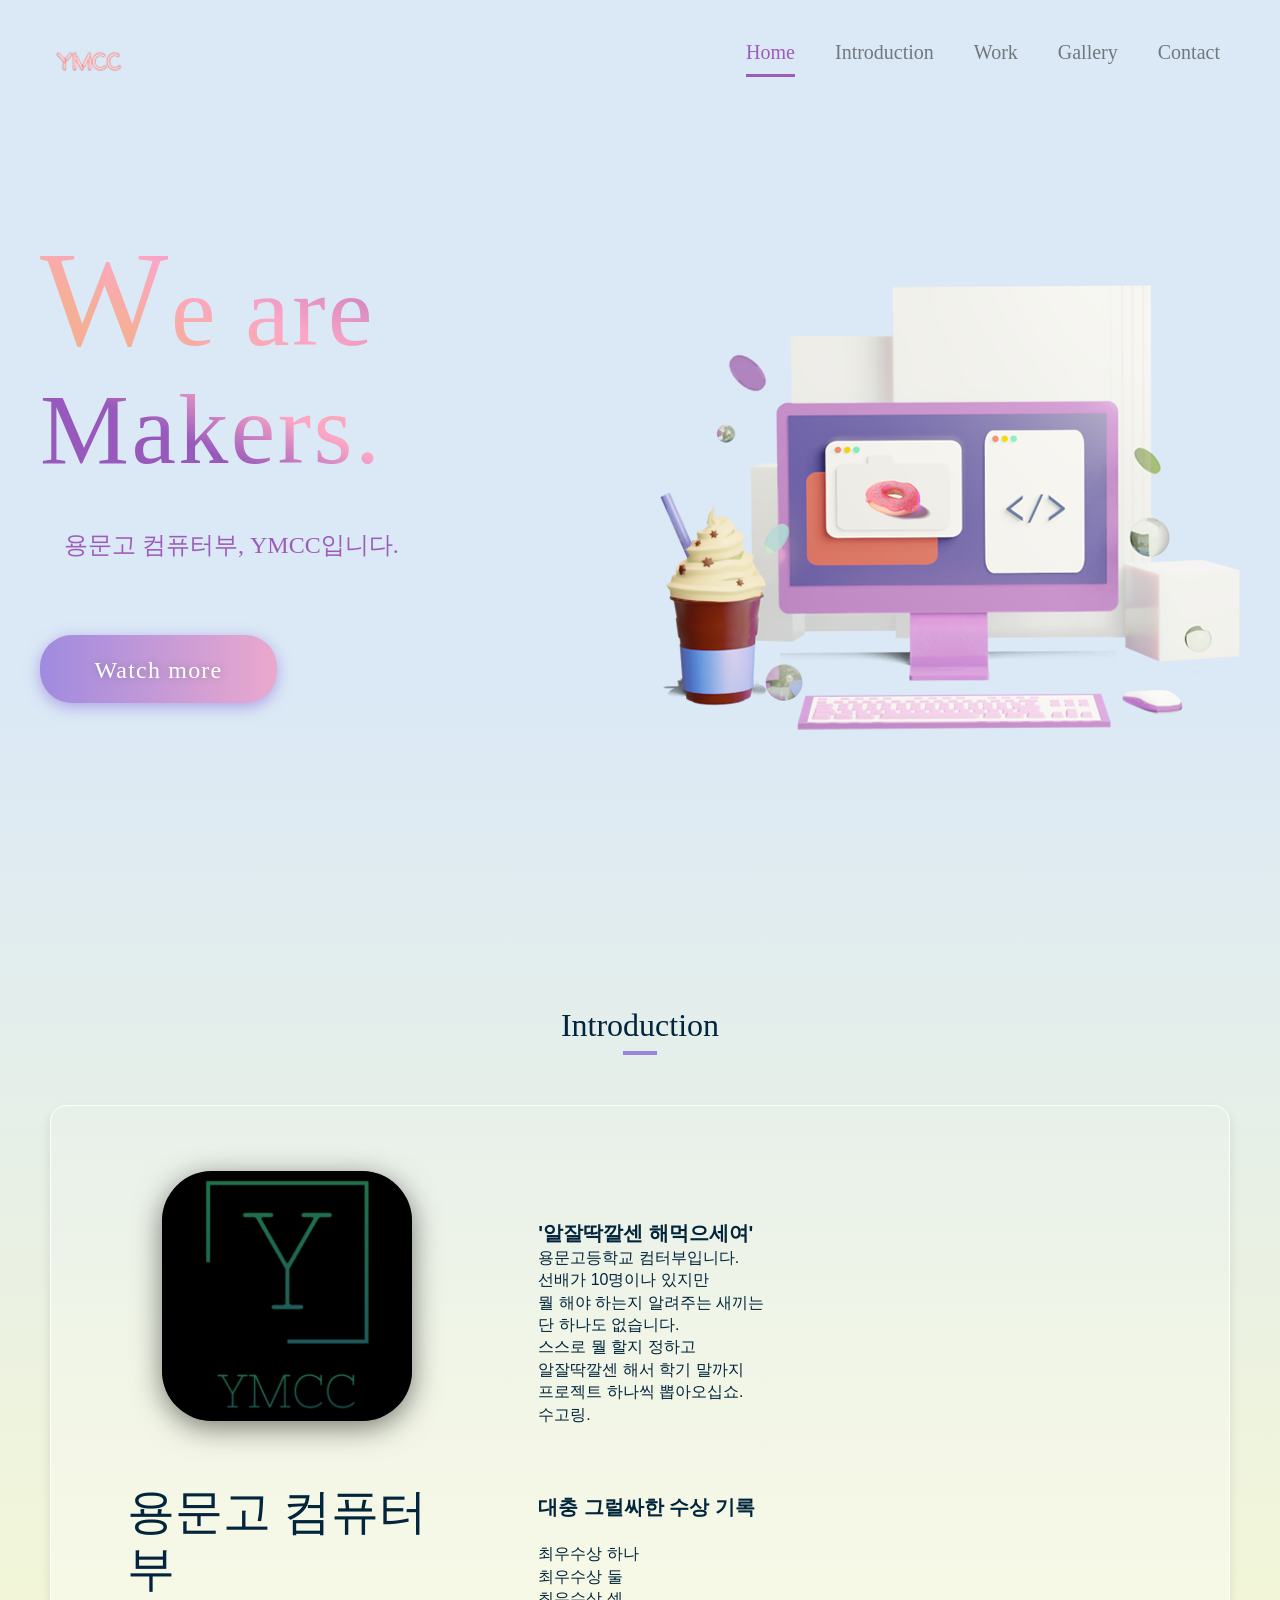
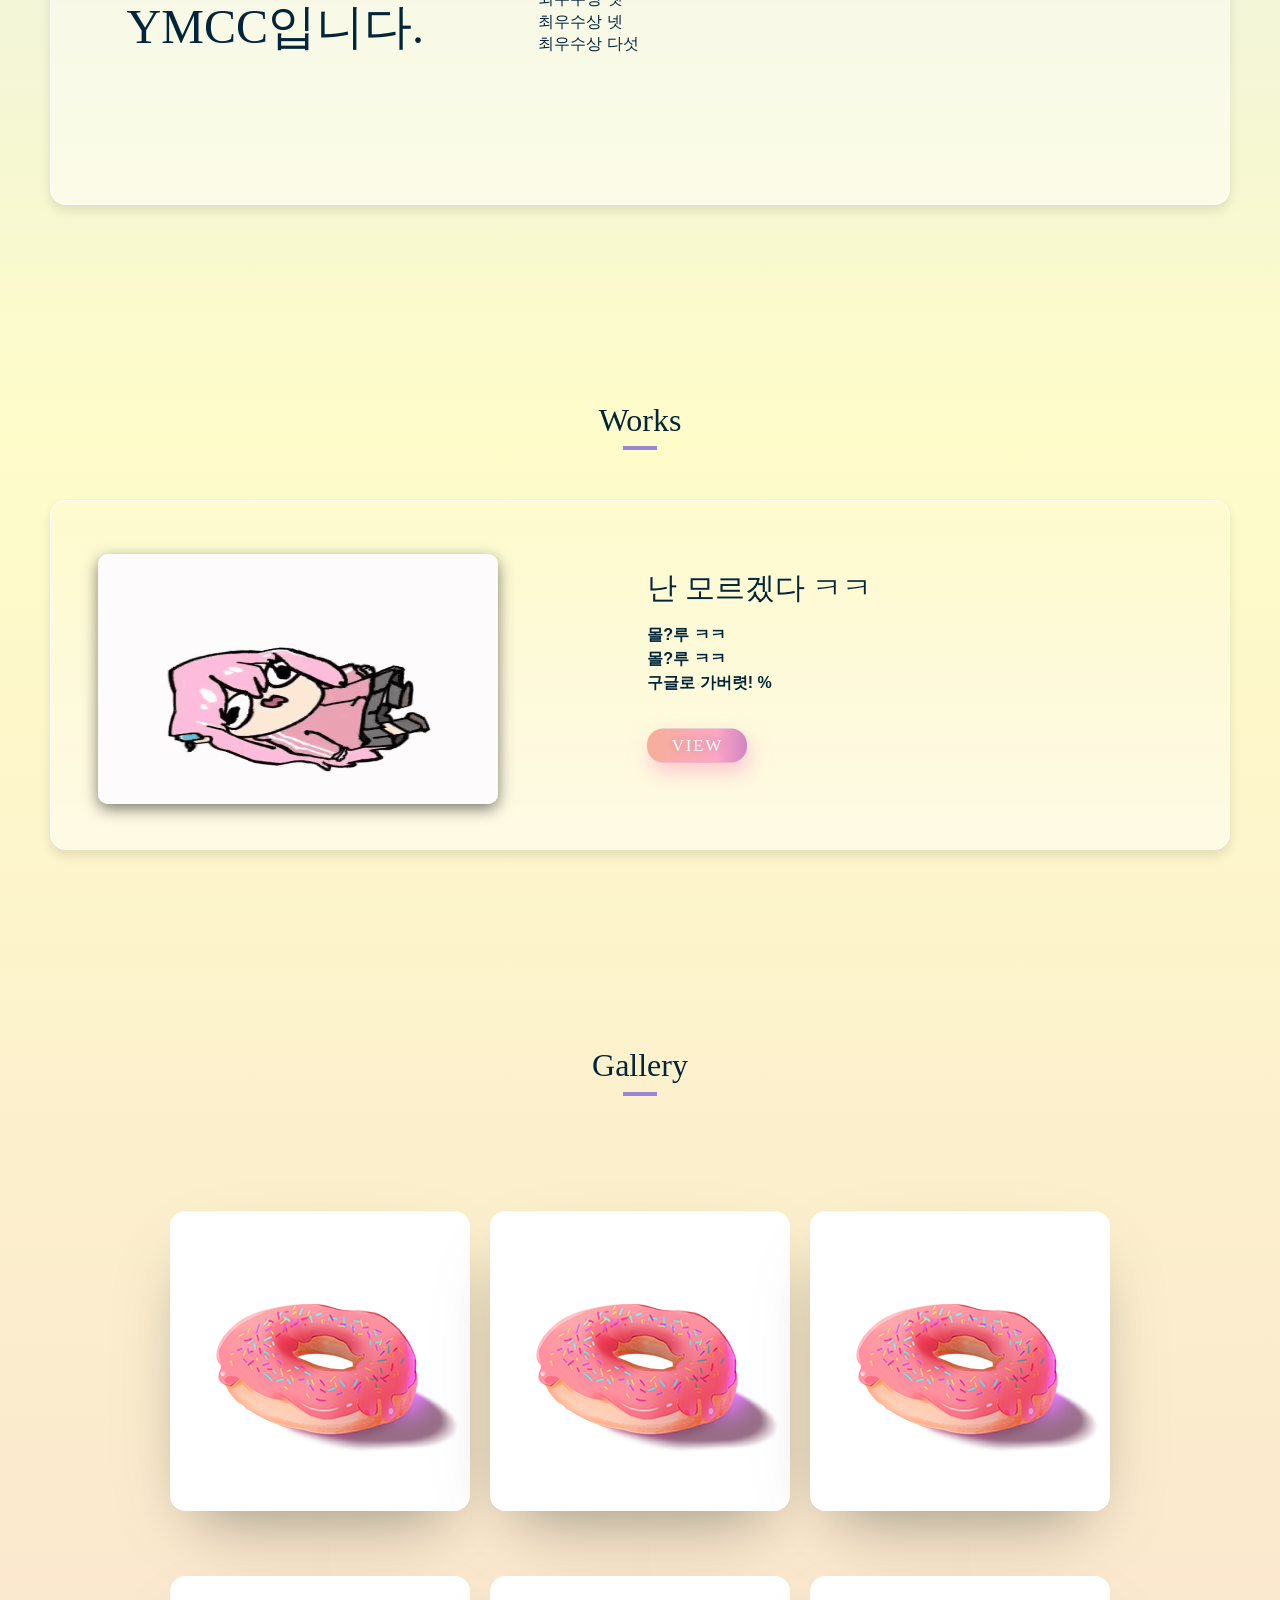
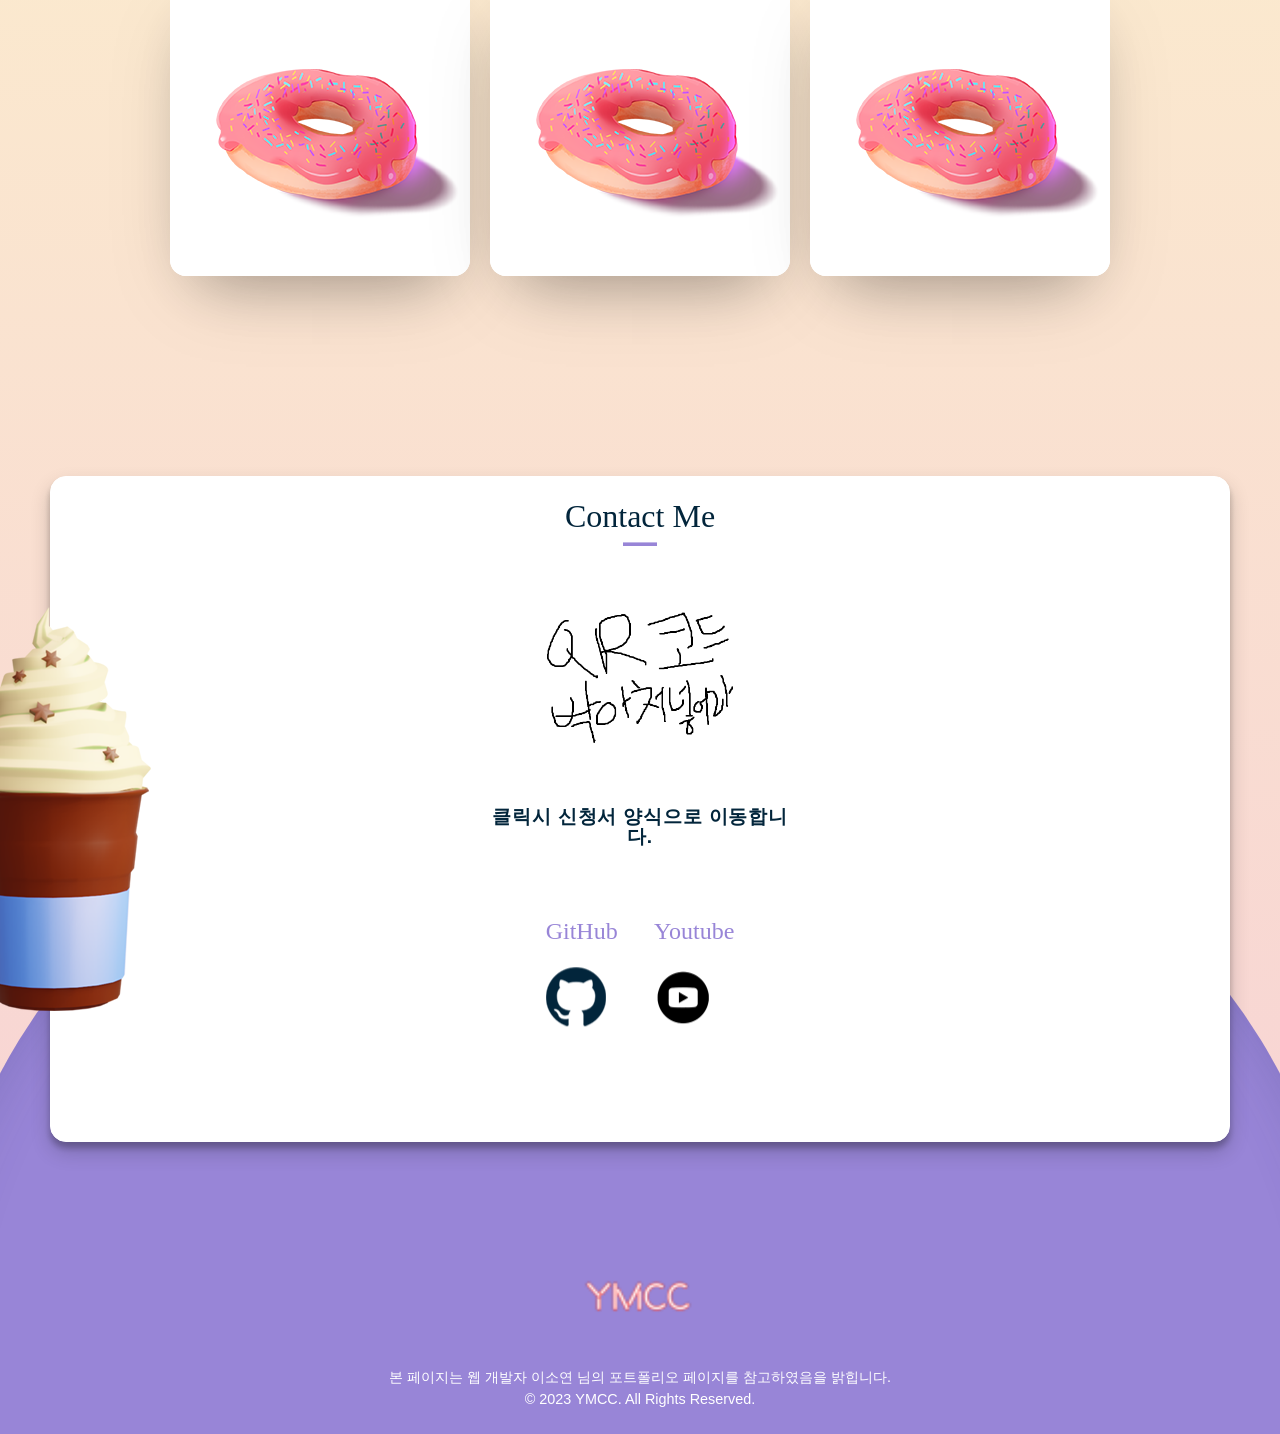
==== index.html @ bb290173 "Add files via upload" ====
<!DOCTYPE html>
<html lang="ko">
  <head>
    <meta charset="UTF-8" />
    <meta http-equiv="X-UA-Compatible" content="IE=edge" />
    <meta name="viewport" content="width=device-width, initial-scale=1.0" />
    <link
      rel="stylesheet"
      href="https://fonts.googleapis.com/icon?family=Material+Icons"
    />
    <link rel="stylesheet" href="./css/main.css" />
    <script src="js/script.js" defer></script>
    <title>YMCC</title>
  </head>
  <body>
    <!-- #site-nav -->
    <nav id="nav" class="nav__defalut">
      <div class="container">
        <div class="nav__logo">
          <a href="#header" class="logo_link">
            <!-- <img src="./img/logo.png" alt="로고이미지" class="logo_img"> -->
          </a>
        </div>
        <input type="checkbox" class="nav__checkbox" id="mobile_nav--toggle" />
        <label for="mobile_nav--toggle" class="nav__toggle-btn">
          <span class="material-icons-outlined menu_icon"> menu </span>
          <span class="material-icons-outlined close_icon"> close </span>
        </label>
        <ul class="nav__menu">
          <li><a href="#header" class="current-menu">Home</a></li>
          <li><a href="#Introduction">Introduction</a></li>
          <li><a href="#work">Work</a></li>
          <li><a href="#gallery">Gallery</a></li>
          <li><a href="#contact">Contact</a></li>
          <div class="marker"></div>
        </ul>
      </div>
      <!-- container -->
    </nav>

    <!-- wrap-1200 -->
    <div class="wrap-1200">
      <!-- #header -->
      <header id="header" class="section-flag">
        <div class="container">
          <figure class="title_photo scale-in-center">
            <img
              class="slide-up-down"
              src="./img/title_img.png"
              alt="타이틀_이미지"
            />
          </figure>
          <div class="header__column_left slide-right">
            <hgroup class="home-title">
              <h2 class="main-title title__first">We are</h2>
              <h2 class="main-title title__second">Makers.</h2>
              <h1 class="sub-title">용문고 컴퓨터부, YMCC입니다.</h1>
            </hgroup>
            <button
              class="btn_go-to-work btn_hover"
              onclick="location.href='index.html#work'"
            >
              <span>Watch more</span>
            </button>
          </div>
        </div>
        <!-- container -->
      </header>
    </div>
    <!-- main -->
    <main id="main">
      <div class="wrap-1200">
        <!-- profile -->
        <section class="category-section section-flag" id="Introduction">
          <h2 class="category-title">Introduction</h2>
          <div class="box-component box_profile">
            <div class="box_profile__row">
              <figure class="profile__photo">
                <img src="img/ymcclogo.png" alt="프로필_이미지" />
              </figure>
              <div class="profile__headline">
                <span class="greeting">
                  용문고 컴퓨터부<br />
                  YMCC입니다.
                </span>
              </div>
            </div>
            <div class="box_profile__row">
              <div class="profile__introduction">
                <span> '알잘딱깔센 해먹으세여' </span>
                용문고등학교 컴터부입니다. <br />
                선배가 10명이나 있지만 <br />
                뭘 해야 하는지 알려주는 새끼는 <br />
                단 하나도 없습니다. <br />
                스스로 뭘 할지 정하고 <br />
                알잘딱깔센 해서 학기 말까지 <br />
                프로젝트 하나씩 뽑아오십쇼. <br />
                수고링.<br />
                <br />
                <br />
                <br />
                <span>대충 그럴싸한 수상 기록</span><br />
                최우수상 하나<br />
                최우수상 둘<br />
                최우수상 셋<br />
                최우수상 넷<br />
                최우수상 다섯<br />
              </div>
              <!--<div class="profile__info">    얘네들 싹 지워도 상관 없음
                <p>
                  <span>나이</span>
                  97. 06. 22
                </p>
                <p>
                  <span>E-mail</span>
                  hothemp35&#64;gmail.com
                </p>
              </div>
              <div class="profile__skill">
                <h3>Skills</h3>
                <ul class="profile__skill-icon">
                  <li>
                    <img src="./img/skill_icon_01.png" alt="HTML_아이콘" />
                  </li>
                  <li>
                    <img src="./img/skill_icon_02.png" alt="CSS_아이콘" />
                  </li>
                  <li>
                    <img
                      src="./img/skill_icon_03.png"
                      alt="자바스크립트_아이콘"
                    />
                  </li>
                  <li>
                    <img src="./img/skill_icon_04.png" alt="제이쿼리_아이콘" />
                  </li>
                  <li>
                    <img src="./img/skill_icon_09.png" alt="scss_아이콘" />
                  </li>
                  <li>
                    <img src="./img/skill_icon_10.png" alt="react_아이콘" />
                  </li>
                  <li>
                    <img src="./img/skill_icon_11.png" alt="타입스크립트_아이콘" />
                  </li>
                </ul>
                <h3>Graphics</h3>
                <ul class="profile__skill-icon">
                  <li>
                    <img src="./img/skill_icon_05.png" alt="포토샵_아이콘" />
                  </li>
                  <li>
                    <img src="./img/skill_icon_06.png" alt="일러스트레이터_아이콘" />
                  </li>
                  <li>
                    <img src="./img/skill_icon_07.png" alt="마야_아이콘" />
                  </li>
                  <li>
                    <img src="./img/skill_icon_08.png" alt="블렌더_아이콘" />
                  </li>
                </ul>
              </div>
            </div>-->
          </div>
        </section>

        <!-- work -->
        <section class="category-section section-flag" id="work">
          <h2 class="category-title">Works</h2>
          <div class="box-component box_work">
            <figure class="box_work__row">
              <a
                class="work__thumbnail"
                href="https://google.com"
              >
                <div class="work__img_caption">
                  <span class="caption">
                    구글로 가버렷!
                    <span class="material-icons"> open_in_new </span>
                  </span>
                </div>
                <img
                  class="work__thumbnail_img"
                  src="./img/bocchi.gif"
                  alt="프로젝트 이미지"
                />
              </a>
            </figure>
            <div class="box_work__row">
              <div class="work__info">
                <div class="work__introduction">
                  <h3>난 모르겠다 ㅋㅋ</h3>
                  <ul>
                    <li>몰?루 ㅋㅋ</li>
                    <li>
                      몰?루 ㅋㅋ
                    </li>
                    <li>구글로 가버렷! &#37;<!--요 옆에꺼 기호 같은거 불러오는거 같은데 신기하당 ㅋㅋ--></li>
                  </ul>
                </div>
                <button
                  class="btn_hover work__btn-view"
                  onclick="window.open('https://google.com')"
                >
                  VIEW
                </button>
              </div>
            </div>
          </div>
        </section>
        <!-- gallery -->
        <section class="category-section section-flag" id="gallery">
          <h2 class="category-title">Gallery</h2>
          <div class="box_gallery">
            <ul class="box_gallery_row">
              <li class="gallery__thumbnail">
                <div class="gallery__thumbnail_content">
                  <h3>Donut</h3>
                  <ul>
                    <li>도나츠</li>
                    <li>개맛잇겟당</li>
                  </ul>
                </div>
                <!-- gallery__thumbnail_content -->
                <a target="_blank" href="./img/gallery_03.png">
                  <img src="./img/gallery_thumb_03.png" alt="갤러리_썸네일" />
                </a>
              </li>
              <li class="gallery__thumbnail">
                <div class="gallery__thumbnail_content">
                  <h3>Donut</h3>
                  <ul>
                    <li>도나츠</li>
                    <li>개맛잇겟당</li>
                  </ul>
                </div>
                <!-- gallery__thumbnail_content -->
                <a target="_blank" href="./img/gallery_03.png">
                  <img src="./img/gallery_thumb_03.png" alt="갤러리_썸네일" />
                </a>
              </li>
              <li class="gallery__thumbnail">
                <div class="gallery__thumbnail_content">
                  <h3>Donut</h3>
                  <ul>
                    <li>도나츠</li>
                    <li>개맛잇겟당</li>
                  </ul>
                </div>
                <!-- gallery__thumbnail_content -->
                <a target="_blank" href="./img/gallery_03.png">
                  <img src="./img/gallery_thumb_03.png" alt="갤러리_썸네일" />
                </a>
              </li>
              <li class="gallery__thumbnail">
                <div class="gallery__thumbnail_content">
                  <h3>Donut</h3>
                  <ul>
                    <li>도나츠</li>
                    <li>개맛잇겟당</li>
                  </ul>
                </div>
                <!-- gallery__thumbnail_content -->
                <a target="_blank" href="./img/gallery_03.png">
                  <img src="./img/gallery_thumb_03.png" alt="갤러리_썸네일" />
                </a>
              </li>
              <li class="gallery__thumbnail">
                <div class="gallery__thumbnail_content">
                  <h3>Donut</h3>
                  <ul>
                    <li>도나츠</li>
                    <li>개맛잇겟당</li>
                  </ul>
                </div>
                <!-- gallery__thumbnail_content -->
                <a target="_blank" href="./img/gallery_03.png">
                  <img src="./img/gallery_thumb_03.png" alt="갤러리_썸네일" />
                </a>
              </li>
              <li class="gallery__thumbnail">
                <div class="gallery__thumbnail_content">
                  <h3>Donut</h3>
                  <ul>
                    <li>도나츠</li>
                    <li>개맛잇겟당</li>
                  </ul>
                </div>
                <!-- gallery__thumbnail_content -->
                <a target="_blank" href="./img/gallery_03.png">
                  <img src="./img/gallery_thumb_03.png" alt="갤러리_썸네일" />
                </a>
              </li>            
            </ul>
            <!-- box_gallery_row -->
          </div>
          <!-- box_gallery -->
        </section>
      </div>
      <!-- wrap 1200 -->

      <!-- contact -->
      <div class="wrap__contact">
        <!-- contact -->
        <section class="category-section section-flag" id="contact">
          <div class="box-component box_contact">
            <figure class="choco-img">
              <img src="./img/choco_banana.png" alt="음료수_이미지" />
            </figure>
            <h2 class="category-title">Contact Me</h2>
            <address class="contact__address">
              <a target="_blank" href="QR코드 박아처넣는거 처 까먹지 말고 넣어라">
                <img
                 class="icon__QR"
                  src="./img/QRcode.png"
                 alt="QRcode"
                />
              </a>
              <span class="email">클릭시 신청서 양식으로 이동합니다.</span>
              <ul class="sns__container">
                <li class="sns__column">
                  <span class="address__subtitle">GitHub</span>
                  <a target="_blank" href="https://google.com">
                    <img src="./img/icon_github.png" alt="깃허브_아이콘" />
                  </a>
                </li>
                <li class="sns__column">
                  <span class="address__subtitle">Youtube</span>
                  <a
                    target="_blank"
                    href="https://google.com"
                  >
                    <img src="./img/icon_youtube.png" alt="유튜브_아이콘" />
                  </a>
                </li>
              </ul>
            </address>
          </div>
          <!-- box_contact -->
        </section>
      </div>
      <!-- wrap-contact -->
    </main>

    <footer id="footer">
      <img src="./img/ymcc.png" alt="로고_이미지" />
      <p>
        본 페이지는 웹 개발자 이소연 님의 포트폴리오 페이지를 참고하였음을 밝힙니다.<br />
        &#169; 2023 YMCC. All Rights Reserved.
      </p>
    </footer>

    <!-- 갤러리 오버레이 -->
    <div id="overlay">
      <button class="close">
        <span class="material-icons md-48"> cancel </span>
      </button>
      <button id="prev_btn" class="btn">
        <span class="material-icons md-48"> arrow_back_ios </span>
      </button>
      <button id="next_btn" class="btn">
        <span class="material-icons md-48"> arrow_forward_ios </span>
      </button>
      <div class="container">
        <ul id="slide">
          <li>
            <img class="gallery__big_photo" src="" alt="갤러리_사진_원본" />
          </li>
          <li>
            <img class="gallery__big_photo" src="" alt="갤러리_사진_원본" />
          </li>
          <li>
            <img class="gallery__big_photo" src="" alt="갤러리_사진_원본" />
          </li>
          <li>
            <img class="gallery__big_photo" src="" alt="갤러리_사진_원본" />
          </li>
          <li>
            <img class="gallery__big_photo" src="" alt="갤러리_사진_원본" />
          </li>
          <li>
            <img class="gallery__big_photo" src="" alt="갤러리_사진_원본" />
          </li>
        </ul>
      </div>
    </div>

    <script type="text/javascript" src="js/vanilla-tilt.js"></script>
    <script src="https://cdn.jsdelivr.net/gh/cferdinandi/smooth-scroll@15.0.0/dist/smooth-scroll.polyfills.min.js"></script>
  </body>
</html>
---- css/main.css ----
@charset "UTF-8";
/* http://meyerweb.com/eric/tools/css/reset/ 
   v2.0 | 20110126
   License: none (public domain)
*/
html,
body,
div,
span,
applet,
object,
iframe,
h1,
h2,
h3,
h4,
h5,
h6,
p,
blockquote,
pre,
a,
abbr,
acronym,
address,
big,
cite,
code,
del,
dfn,
em,
img,
ins,
kbd,
q,
s,
samp,
small,
strike,
strong,
sub,
sup,
tt,
var,
b,
u,
i,
center,
dl,
dt,
dd,
ol,
ul,
li,
fieldset,
form,
label,
legend,
table,
caption,
tbody,
tfoot,
thead,
tr,
th,
td,
article,
aside,
canvas,
details,
embed,
figure,
figcaption,
footer,
header,
hgroup,
menu,
nav,
output,
ruby,
section,
summary,
time,
mark,
audio,
video {
  margin: 0;
  padding: 0;
  border: 0;
  font-size: 100%;
  font: inherit;
  vertical-align: baseline;
  -webkit-box-sizing: border-box;
          box-sizing: border-box;
}

/* HTML5 display-role reset for older browsers */
article,
aside,
details,
figcaption,
figure,
footer,
header,
hgroup,
menu,
nav,
section {
  display: block;
}

body {
  line-height: 1;
}

ol,
ul {
  list-style: none;
}

blockquote,
q {
  quotes: none;
}

blockquote:before,
blockquote:after,
q:before,
q:after {
  content: "";
  content: none;
}

table {
  border-collapse: collapse;
  border-spacing: 0;
}

a {
  display: block;
  text-decoration: none;
  color: inherit;
}

html {
  -webkit-box-sizing: border-box;
          box-sizing: border-box;
}

.material-icons {
  font-family: "Material Icons";
  font-weight: normal;
  font-style: normal;
  font-size: 24px;
  /* Preferred icon size */
  display: inline-block;
  line-height: 1;
  text-transform: none;
  letter-spacing: normal;
  word-wrap: normal;
  white-space: nowrap;
  direction: ltr;
  /* Support for all WebKit browsers. */
  -webkit-font-smoothing: antialiased;
  /* Support for Safari and Chrome. */
  text-rendering: optimizeLegibility;
  /* Support for Firefox. */
  -moz-osx-font-smoothing: grayscale;
  /* Support for IE. */
  -webkit-font-feature-settings: "liga";
          font-feature-settings: "liga";
}

#nav .container::after {
  content: "";
  display: block;
  clear: both;
}

#nav .container::after {
  content: "";
  display: block;
  clear: both;
}

@font-face {
  font-family: "NEXON Lv2 Gothic Bold";
  src: url("https://cdn.jsdelivr.net/gh/projectnoonnu/noonfonts_20-04@2.1/NEXON Lv2 Gothic Bold.woff") format("woff");
  font-weight: normal;
  font-style: normal;
}

@font-face {
  font-family: "SBAggroB";
  src: url("https://cdn.jsdelivr.net/gh/projectnoonnu/noonfonts_2108@1.1/SBAggroB.woff") format("woff");
  font-weight: normal;
  font-style: normal;
}

@font-face {
  font-family: "NEXON Lv2 Gothic";
  src: url("https://cdn.jsdelivr.net/gh/projectnoonnu/noonfonts_20-04@2.1/NEXON Lv2 Gothic.woff") format("woff");
  font-weight: normal;
  font-style: normal;
}

@font-face {
  font-family: "SBAggroL";
  src: url("https://cdn.jsdelivr.net/gh/projectnoonnu/noonfonts_2108@1.1/SBAggroL.woff") format("woff");
  font-weight: normal;
  font-style: normal;
}

.material-icons.md-18 {
  font-size: 18px;
}

.material-icons.md-24 {
  font-size: 24px;
}

.material-icons.md-36 {
  font-size: 36px;
}

.material-icons.md-48 {
  font-size: 48px;
}

html {
  scroll-behavior: smooth;
}

@media screen and (max-width: 1200px) {
  html {
    font-size: 80%;
  }
}

@media screen and (max-width: 757px) {
  html {
    font-size: 70%;
  }
}

@media screen and (max-width: 480px) {
  html {
    font-size: 50%;
  }
}

body {
  font-family: "NEXON Lv2 Gothic", sans-serif;
  color: #02253b;
  list-style: none;
  background: #dbe9f6;
  background: -webkit-gradient(linear, left top, left bottom, color-stop(15%, #dbe9f6), color-stop(44%, #fefcc9), to(#f7d0d5));
  background: linear-gradient(180deg, #dbe9f6 15%, #fefcc9 44%, #f7d0d5 100%);
}

.scroll_hidden {
  overflow-y: hidden;
}

/* wrap */
.wrap-1200 {
  max-width: 1200px;
  margin: 0 auto;
}

@media screen and (max-width: 1200px) {
  .wrap-1200 {
    overflow: hidden;
  }
}

/* header-animation */
.slide-right {
  -webkit-animation: slide-right 0.5s cubic-bezier(0.25, 0.46, 0.45, 0.94) both;
          animation: slide-right 0.5s cubic-bezier(0.25, 0.46, 0.45, 0.94) both;
  -webkit-animation-delay: 500ms;
          animation-delay: 500ms;
}

@-webkit-keyframes slide-right {
  0% {
    opacity: 0;
    -webkit-transform: translateX(-8%);
            transform: translateX(-8%);
  }
  100% {
    opacity: 1;
    -webkit-transform: translateX(0);
            transform: translateX(0);
  }
}

@keyframes slide-right {
  0% {
    opacity: 0;
    -webkit-transform: translateX(-8%);
            transform: translateX(-8%);
  }
  100% {
    opacity: 1;
    -webkit-transform: translateX(0);
            transform: translateX(0);
  }
}

.scale-in-center {
  -webkit-animation: scale-in-center 0.5s cubic-bezier(0.25, 0.46, 0.45, 0.94) both;
          animation: scale-in-center 0.5s cubic-bezier(0.25, 0.46, 0.45, 0.94) both;
  -webkit-animation-delay: 1.2s;
          animation-delay: 1.2s;
}

@-webkit-keyframes scale-in-center {
  0% {
    -webkit-transform: scale(0.8);
            transform: scale(0.8);
    opacity: 0;
  }
  100% {
    -webkit-transform: scale(1);
            transform: scale(1);
    opacity: 1;
  }
}

@keyframes scale-in-center {
  0% {
    -webkit-transform: scale(0.8);
            transform: scale(0.8);
    opacity: 0;
  }
  100% {
    -webkit-transform: scale(1);
            transform: scale(1);
    opacity: 1;
  }
}

.slide-up-down {
  -webkit-animation: slide-up-down 2.5s ease-in-out infinite;
          animation: slide-up-down 2.5s ease-in-out infinite;
  -webkit-animation-delay: 1.2s;
          animation-delay: 1.2s;
}

@-webkit-keyframes slide-up-down {
  0%,
  100% {
    -webkit-transform: translateY(0);
            transform: translateY(0);
  }
  50% {
    -webkit-transform: translateY(-2%);
            transform: translateY(-2%);
  }
}

@keyframes slide-up-down {
  0%,
  100% {
    -webkit-transform: translateY(0);
            transform: translateY(0);
  }
  50% {
    -webkit-transform: translateY(-2%);
            transform: translateY(-2%);
  }
}

/* profile ani */
.focus-in-expand {
  -webkit-animation: focus-in-expand 0.8s ease-in-out both;
          animation: focus-in-expand 0.8s ease-in-out both;
  -webkit-animation-delay: 0.5s;
          animation-delay: 0.5s;
}

@-webkit-keyframes focus-in-expand {
  0% {
    letter-spacing: -0.5em;
    -webkit-filter: blur(3px);
            filter: blur(3px);
    opacity: 0;
  }
  100% {
    -webkit-filter: blur(0px);
            filter: blur(0px);
    opacity: 1;
  }
}

@keyframes focus-in-expand {
  0% {
    letter-spacing: -0.5em;
    -webkit-filter: blur(3px);
            filter: blur(3px);
    opacity: 0;
  }
  100% {
    -webkit-filter: blur(0px);
            filter: blur(0px);
    opacity: 1;
  }
}

.tracking-in-contract {
  -webkit-animation: tracking-in-contract 0.8s ease-in-out both;
          animation: tracking-in-contract 0.8s ease-in-out both;
  -webkit-animation-delay: 1.3s;
          animation-delay: 1.3s;
}

@-webkit-keyframes tracking-in-contract {
  0% {
    letter-spacing: 0.1em;
    opacity: 0;
  }
  40% {
    opacity: 0.6;
  }
  100% {
    letter-spacing: normal;
    opacity: 1;
  }
}

@keyframes tracking-in-contract {
  0% {
    letter-spacing: 0.1em;
    opacity: 0;
  }
  40% {
    opacity: 0.6;
  }
  100% {
    letter-spacing: normal;
    opacity: 1;
  }
}

.slide-in-left {
  -webkit-animation: slide-in-left 0.5s ease-in-out both;
          animation: slide-in-left 0.5s ease-in-out both;
}

@-webkit-keyframes slide-in-left {
  0% {
    -webkit-transform: translate(-150%, -50%);
    transform: translate(-150%, -50%);
    opacity: 0;
  }
  100% {
    -webkit-transform: translate(0, -50%);
    transform: translate(0, -50%);
    opacity: 1;
  }
}

@keyframes slide-in-left {
  0% {
    -webkit-transform: translate(-150%, -50%);
    transform: translate(-150%, -50%);
    opacity: 0;
  }
  100% {
    -webkit-transform: translate(0, -50%);
    transform: translate(0, -50%);
    opacity: 1;
  }
}

.rotate-in-2-br-cw {
  -webkit-animation: rotate-in-2-br-cw 0.5s ease-in-out both;
          animation: rotate-in-2-br-cw 0.5s ease-in-out both;
}

@-webkit-keyframes rotate-in-2-br-cw {
  0% {
    -webkit-transform: translate(-50%, -50%) rotate(-45deg);
            transform: translate(-50%, -50%) rotate(-45deg);
    -webkit-transform-origin: 100% 100%;
            transform-origin: 100% 100%;
    opacity: 0;
  }
  100% {
    -webkit-transform: translate(-50%, -50%) rotate(0);
            transform: translate(-50%, -50%) rotate(0);
    -webkit-transform-origin: 100% 100%;
            transform-origin: 100% 100%;
    opacity: 1;
  }
}

@keyframes rotate-in-2-br-cw {
  0% {
    -webkit-transform: translate(-50%, -50%) rotate(-45deg);
            transform: translate(-50%, -50%) rotate(-45deg);
    -webkit-transform-origin: 100% 100%;
            transform-origin: 100% 100%;
    opacity: 0;
  }
  100% {
    -webkit-transform: translate(-50%, -50%) rotate(0);
            transform: translate(-50%, -50%) rotate(0);
    -webkit-transform-origin: 100% 100%;
            transform-origin: 100% 100%;
    opacity: 1;
  }
}

.rotate-mobile {
  -webkit-animation: rotate-mobile 0.5s ease-in-out both;
          animation: rotate-mobile 0.5s ease-in-out both;
}

@-webkit-keyframes rotate-mobile {
  0% {
    -webkit-transform: translate(0, 0) rotate(-45deg);
            transform: translate(0, 0) rotate(-45deg);
    -webkit-transform-origin: 100% 100%;
            transform-origin: 100% 100%;
    opacity: 0;
  }
  100% {
    -webkit-transform: translate(0, 0) rotate(0);
            transform: translate(0, 0) rotate(0);
    -webkit-transform-origin: 100% 100%;
            transform-origin: 100% 100%;
    opacity: 1;
  }
}

@keyframes rotate-mobile {
  0% {
    -webkit-transform: translate(0, 0) rotate(-45deg);
            transform: translate(0, 0) rotate(-45deg);
    -webkit-transform-origin: 100% 100%;
            transform-origin: 100% 100%;
    opacity: 0;
  }
  100% {
    -webkit-transform: translate(0, 0) rotate(0);
            transform: translate(0, 0) rotate(0);
    -webkit-transform-origin: 100% 100%;
            transform-origin: 100% 100%;
    opacity: 1;
  }
}

.slide-in-right {
  -webkit-animation: slide-in-right 0.5s cubic-bezier(0.25, 0.46, 0.45, 0.94) both;
          animation: slide-in-right 0.5s cubic-bezier(0.25, 0.46, 0.45, 0.94) both;
}

@-webkit-keyframes slide-in-right {
  0% {
    -webkit-transform: translateX(50%);
            transform: translateX(50%);
    opacity: 0;
  }
  100% {
    -webkit-transform: translateX(0);
            transform: translateX(0);
    opacity: 1;
  }
}

@keyframes slide-in-right {
  0% {
    -webkit-transform: translateX(50%);
            transform: translateX(50%);
    opacity: 0;
  }
  100% {
    -webkit-transform: translateX(0);
            transform: translateX(0);
    opacity: 1;
  }
}

/* button */
.btn_go-to-work {
  width: 14.8rem;
  height: 4.25rem;
  border-radius: 2rem;
  margin-top: 5rem;
  border: none;
  cursor: pointer;
  background: #9f8be0;
  background-image: -webkit-gradient(linear, left top, right top, from(#9f8be0), color-stop(60%, #faaeca), color-stop(90%, #fed0c1));
  background-image: linear-gradient(to right, #9f8be0 0%, #faaeca 60%, #fed0c1 90%);
  -webkit-box-shadow: 0 4px 15px 0 rgba(159, 139, 224, 0.75);
          box-shadow: 0 4px 15px 0 rgba(159, 139, 224, 0.75);
  -webkit-transition: all 0.4s ease-in-out;
  transition: all 0.4s ease-in-out;
  background-size: 200% 100%;
}

@media screen and (max-width: 1200px) {
  .btn_go-to-work {
    float: left;
    margin-top: 1rem;
  }
}

@media screen and (max-width: 757px) {
  .btn_go-to-work {
    margin: 2rem 25% 0 25%;
  }
}

.btn_go-to-work > span {
  line-height: 4.25rem;
  font-family: "NEXON Lv2 Gothic";
  color: white;
  letter-spacing: 0.05em;
  font-size: 1.5rem;
  text-shadow: rgba(0, 0, 0, 0.24) 1px 0 10px;
  -webkit-transition: all 0.4s ease-in-out;
  transition: all 0.4s ease-in-out;
}

@media screen and (max-width: 757px) {
  .btn_go-to-work > span {
    margin: 0 auto;
  }
}

.btn_hover:hover > span {
  text-shadow: rgba(0, 0, 0, 0.4) 1px 0 10px;
}

/* button animation */
.btn_hover:hover {
  background-position: 100% 0;
}

.btn_go-to-work:hover {
  -webkit-transform: translateY(-7%);
          transform: translateY(-7%);
  -webkit-box-shadow: 0 10px 20px 0 rgba(250, 174, 202, 0.5);
          box-shadow: 0 10px 20px 0 rgba(250, 174, 202, 0.5);
}

.work__btn-view {
  width: 100px;
  height: 34px;
  border-radius: 16px;
  border: none;
  margin: 0.9em auto;
  background: #9759bb;
  background-image: -webkit-gradient(linear, left top, right top, from(#f6af97), color-stop(#fca6c6), color-stop(70%, #9759bb));
  background-image: linear-gradient(to right, #f6af97, #fca6c6, #9759bb 70%);
  background-size: 200% 100%;
  -webkit-transition: all 0.3s ease-in-out;
  transition: all 0.3s ease-in-out;
  cursor: pointer;
  -webkit-box-shadow: rgba(252, 166, 198, 0.6) 3px 10px 20px 0px;
          box-shadow: rgba(252, 166, 198, 0.6) 3px 10px 20px 0px;
  /* 텍스트 */
  font-family: "NEXON Lv2 Gothic Bold";
  color: white;
  font-size: 17px;
  letter-spacing: 0.1em;
  text-shadow: rgba(0, 0, 0, 0.24) 1px 0 10px;
}

.work__btn-view:hover {
  -webkit-box-shadow: rgba(206, 121, 255, 0.5) 3px 10px 20px 0px;
          box-shadow: rgba(206, 121, 255, 0.5) 3px 10px 20px 0px;
}

@media screen and (max-width: 757px) {
  .work__btn-view {
    display: inline-block;
  }
}

/* 헤더 */
/* header */
#header {
  position: relative;
  width: 100%;
  height: 100vh;
  padding-top: 7rem;
}

@media screen and (max-width: 757px) {
  #header {
    width: 100vw;
    height: -webkit-max-content;
    height: -moz-max-content;
    height: max-content;
  }
}

#header > .container {
  position: absolute;
  width: 100%;
  height: 50%;
  top: 50%;
  left: 50%;
  -webkit-transform: translate(-50%, -50%);
          transform: translate(-50%, -50%);
}

@media screen and (max-width: 1200px) {
  #header > .container {
    padding: 1rem;
  }
}

@media screen and (max-width: 757px) {
  #header > .container {
    position: static;
    -webkit-transform: translate(0, 0);
            transform: translate(0, 0);
    margin: 0 auto;
  }
}

.home-title {
  width: 47%;
  height: 330px;
  float: left;
}

@media screen and (max-width: 1200px) {
  .home-title {
    width: -webkit-max-content;
    width: -moz-max-content;
    width: max-content;
  }
}

@media screen and (max-width: 757px) {
  .home-title {
    width: -webkit-fit-content;
    width: -moz-fit-content;
    width: fit-content;
    float: none;
    height: auto;
  }
}

.main-title {
  font-family: "SBAggroB";
  font-size: 6.25rem;
  letter-spacing: 0.025em;
  line-height: 1.1;
}

@media screen and (max-width: 757px) {
  .main-title {
    text-align: center;
  }
}

.title__first {
  background: #9759bb;
  background: linear-gradient(-154deg, #9759bb 20%, #fca6c6 60%, #f6af97 80%);
  -webkit-text-fill-color: transparent;
  -webkit-background-clip: text;
}

.title__first::first-letter {
  font-size: 8.5rem;
}

.title__second {
  background: #f6af97;
  background: linear-gradient(-155deg, #f6af97 25%, #fca6c6 51%, #9759bb 70%);
  -webkit-text-fill-color: transparent;
  -webkit-background-clip: text;
}

.sub-title {
  font-family: "SBAggroL";
  line-height: 5em;
  font-size: 1.5rem;
  color: #9d5cbb;
  margin-left: 1em;
}

@media screen and (max-width: 757px) {
  .sub-title {
    text-align: center;
  }
}

.title_photo {
  float: right;
}

@media screen and (max-width: 1200px) {
  .title_photo {
    width: 45%;
  }
}

@media screen and (max-width: 757px) {
  .title_photo {
    width: 90%;
    float: none;
    margin: 0 auto;
  }
}

@media screen and (max-width: 1200px) {
  .title_photo img {
    width: 100%;
  }
}

@media screen and (max-width: 1200px) {
  .header__column_left {
    width: 47%;
  }
}

@media screen and (max-width: 757px) {
  .header__column_left {
    width: -webkit-max-content;
    width: -moz-max-content;
    width: max-content;
    margin: 0 auto;
  }
}

/* nav */
#nav {
  position: fixed;
  width: 100%;
  z-index: 5;
  -webkit-transition: 0.5s;
  transition: 0.5s;
}

#nav .container {
  position: relative;
  width: 1200px;
  margin: 0 auto;
}

@media screen and (max-width: 1200px) {
  #nav .container {
    width: auto;
    padding: 0 1rem;
  }
}

.nav__defalut {
  height: 7rem;
  padding: 1rem 0;
}

.nav_fixed {
  height: 5rem;
  padding: 0;
  background-color: white;
  -webkit-box-shadow: rgba(50, 50, 93, 0.25) 0px 8px 13px -5px, rgba(0, 0, 0, 0.3) 0px 8px 16px -8px;
          box-shadow: rgba(50, 50, 93, 0.25) 0px 8px 13px -5px, rgba(0, 0, 0, 0.3) 0px 8px 16px -8px;
}

@media screen and (max-width: 757px) {
  .nav_fixed {
    width: 100%;
    height: 7rem;
    padding: 1rem 0;
  }
}

.nav__logo {
  -webkit-box-sizing: content-box;
          box-sizing: content-box;
  width: 6.25rem;
  height: 5rem;
  float: left;
}

.logo_link {
  display: block;
  width: 100%;
  height: 80%;
  text-align: center;
  margin-top: 0.781rem;
  background: center/contain no-repeat url("../img/ymcc.png");
  background-size: contain;
}

.nav__menu {
  float: right;
  height: 5rem;
  padding-top: 1.25rem;
}

@media screen and (max-width: 757px) {
  .nav__menu {
    visibility: hidden;
    opacity: 0;
    overflow: hidden;
    -webkit-transition: 0.4s;
    transition: 0.4s;
    position: fixed;
    float: none;
    top: -1rem;
    right: 0;
    width: 100%;
    height: 0;
    padding-top: 7rem;
    background-color: rgba(255, 255, 255, 0.9);
  }
}

.nav__menu > li {
  float: left;
  height: 100%;
  vertical-align: baseline;
}

@media screen and (max-width: 757px) {
  .nav__menu > li {
    float: none;
    width: auto;
    height: auto;
  }
}

.nav__menu > li:last-child a {
  margin-right: 0;
}

.nav__menu > li > a {
  display: block;
  font-family: "NEXON Lv2 Gothic Bold";
  color: #71787d;
  text-decoration: none;
  text-align: center;
  font-size: 1.25rem;
  margin: 0 1em;
  line-height: 2rem;
}

.nav__menu > li > a.current-menu {
  color: #9d5cbb;
}

@media screen and (max-width: 757px) {
  .nav__menu > li > a {
    font-size: 2rem;
    padding: 5rem;
  }
}

.close_icon {
  display: none;
}

.marker {
  content: "";
  position: absolute;
  bottom: 1.2rem;
  left: 50%;
  width: 0%;
  height: 3px;
  background-color: #9d5cbb;
  -webkit-transition: 0.5s;
  transition: 0.5s;
}

@media screen and (max-width: 757px) {
  .marker {
    display: none;
  }
}

/* nav - toggle btn */
.nav__checkbox {
  display: none;
}

.nav__toggle-btn {
  font-family: "Material Icons";
  position: absolute;
  z-index: 5;
  right: 1rem;
  top: 50%;
  -webkit-transform: translateY(-50%);
          transform: translateY(-50%);
  border: none;
  background: transparent;
  cursor: pointer;
  display: none;
}

.nav__toggle-btn .material-icons-outlined {
  font-size: 36px;
}

@media screen and (max-width: 757px) {
  .nav__toggle-btn {
    display: block;
  }
}

.nav__checkbox:checked ~ .nav__menu {
  height: 120vh;
  visibility: visible;
  opacity: 1;
}

.nav__checkbox:checked ~ .nav__toggle-btn .close_icon {
  display: block;
}

.nav__checkbox:checked ~ .nav__toggle-btn .menu_icon {
  display: none;
}

/* main */
#main {
  width: 100%;
  overflow: hidden;
}

.category-section {
  -webkit-box-sizing: content-box;
          box-sizing: content-box;
  padding-top: 100px;
  width: 100%;
  height: -webkit-max-content;
  height: -moz-max-content;
  height: max-content;
  padding-bottom: 90px;
}

.category-title {
  position: relative;
  text-align: center;
  font-family: "SBAggroB";
  text-align: center;
  margin: 0 auto;
  font-size: 2em;
  line-height: 1.6;
  margin-bottom: 54px;
}

.category-title::after {
  position: absolute;
  left: 50%;
  -webkit-transform: translateX(-50%);
          transform: translateX(-50%);
  content: "";
  display: block;
  width: 34px;
  height: 4px;
  background-color: #9885d7;
}

.box-component {
  width: 1180px;
  margin: 0 10px;
  background: -webkit-gradient(linear, left bottom, left top, from(rgba(255, 255, 255, 0.5)), to(rgba(255, 255, 255, 0.1)));
  background: linear-gradient(0deg, rgba(255, 255, 255, 0.5), rgba(255, 255, 255, 0.1));
  border-radius: 16px;
  -webkit-box-shadow: rgba(0, 0, 0, 0.1) 0px 6px 12px;
          box-shadow: rgba(0, 0, 0, 0.1) 0px 6px 12px;
  backdrop-filter: blur(0px);
  -webkit-backdrop-filter: blur(0px);
  border: 1px solid white;
}

@media screen and (max-width: 1200px) {
  .box-component {
    width: 95%;
    margin: 0 2.5%;
  }
}

/* contact */
.wrap__contact {
  position: relative;
  width: 100%;
  overflow: hidden;
}

#contact {
  position: relative;
  width: 1200px;
  margin: 0 auto;
}

@media screen and (max-width: 1200px) {
  #contact {
    width: auto;
  }
}

.choco-img {
  position: absolute;
  left: -100px;
  top: 50%;
  -webkit-transform: translate(-200%, -50%);
          transform: translate(-200%, -50%);
  width: 12.5rem;
  height: 25.25rem;
  z-index: 9;
  opacity: 0;
}

@media screen and (max-width: 1200px) {
  .choco-img {
    left: 1rem;
  }
}

@media screen and (max-width: 757px) {
  .choco-img {
    width: calc(12.5rem * 0.8);
    height: calc(25.25rem * 0.8);
    top: 0;
    left: 0;
  }
}

.choco-img img {
  width: 100%;
}

.box_contact {
  position: relative;
  margin: 10px;
  height: 666px;
  padding: 40px 0;
  background-color: white;
  -webkit-box-shadow: rgba(0, 0, 0, 0.19) 0px 10px 20px, rgba(0, 0, 0, 0.23) 0px 6px 6px;
          box-shadow: rgba(0, 0, 0, 0.19) 0px 10px 20px, rgba(0, 0, 0, 0.23) 0px 6px 6px;
}

@media screen and (max-width: 1200px) {
  .box_contact {
    height: 500px;
  }
}

@media screen and (max-width: 757px) {
  .box_contact {
    height: auto;
  }
}

.box_contact > .category-title {
  opacity: 0;
}

.contact__address {
  position: absolute;
  left: 50%;
  top: 50%;
  -webkit-transform: translate(-50%, -50%);
          transform: translate(-50%, -50%);
  width: 320px;
  text-align: center;
  opacity: 0;
}

@media screen and (max-width: 757px) {
  .contact__address {
    position: static;
    width: 100%;
    top: 0;
    left: 0;
    -webkit-transform: translate(0, 0);
            transform: translate(0, 0);
  }
}

.icon__QR {
  display: block;
  margin: 0 auto;
  width: 12.81rem;  /*QR코드 크기 변경*/
  height: 12.18rem;
}

.email {
  display: block;
  font-weight: bold;
  letter-spacing: 0.05rem;
  font-size: 1.2rem;
  padding: 1.6rem 0;
}

@media screen and (max-width: 757px) {
  .email {
    font-size: 1.5rem;
  }
}

.sns__container {
  margin-top: 3rem;
  text-align: center;
}

.sns__container::after {
  display: block;
  content: "";
  clear: both;
}

.sns__column {
  display: inline-block;
}

.sns__column a {
  width: 3.75rem;
  height: 3.75rem;
}

.sns__column a img {
  width: 100%;
}

.sns__column:not(:first-child) {
  margin-left: 2rem;
}

.address__subtitle {
  display: block;
  font-family: "NEXON Lv2 Gothic Bold";
  color: #9885d7;
  font-size: 1.5rem;
  margin-bottom: 1em;
}

.wrap__contact::before {
  position: absolute;
  display: block;
  content: "";
  left: 50%;
  bottom: -80%;
  -webkit-transform: translateX(-50%);
          transform: translateX(-50%);
  width: 110%;
  height: 140%;
  border-radius: 50%;
  background-color: #9885d7;
  -webkit-box-shadow: rgba(53, 53, 112, 0.2) 0px 30px 60px -12px inset;
          box-shadow: rgba(53, 53, 112, 0.2) 0px 30px 60px -12px inset;
  z-index: 0;
}

/* gallery */
.box_gallery {
  width: 1200px;
  padding: 0 110px;
}

@media screen and (max-width: 1200px) {
  .box_gallery {
    width: 100%;
    padding: 0;
  }
}

@media screen and (max-width: 1200px) {
  .box_gallery_row {
    width: 100%;
    text-align: center;
  }
}

.box_gallery_row::after {
  content: "";
  display: block;
  clear: both;
}

.gallery__thumbnail {
  position: relative;
  width: 18.75rem;
  height: 18.75rem;
  float: left;
  border-radius: 1em;
  background-color: white;
  margin-top: 65px;
}

@media screen and (max-width: 1200px) {
  .gallery__thumbnail {
    display: inline-block;
    float: none;
    margin-top: 2rem;
  }
}

.gallery__thumbnail > a img {
  border-radius: 1em;
  width: 100%;
  -webkit-box-shadow: rgba(0, 0, 0, 0.15) 0px 30px 80px -20px, rgba(0, 0, 0, 0.3) 0px 30px 60px -30px;
          box-shadow: rgba(0, 0, 0, 0.15) 0px 30px 80px -20px, rgba(0, 0, 0, 0.3) 0px 30px 60px -30px;
}

.gallery__thumbnail {
  margin-left: 20px;
}

@media screen and (max-width: 757px) {
  .gallery__thumbnail {
    margin-left: 0;
  }
}

.gallery__thumbnail:hover > a > img {
  opacity: 0.15;
}

.gallery__thumbnail:hover .gallery__thumbnail_content {
  visibility: visible;
  opacity: 1;
  -webkit-transform: translate(-50%, -50%);
          transform: translate(-50%, -50%);
}

.gallery__thumbnail_content {
  -webkit-user-select: none;
     -moz-user-select: none;
      -ms-user-select: none;
          user-select: none;
  position: absolute;
  top: 50%;
  left: 50%;
  text-align: center;
  opacity: 0;
  -webkit-transition: 0.2s;
  transition: 0.2s;
  -webkit-transform: translate(-50%, 50%);
          transform: translate(-50%, 50%);
}

.gallery__thumbnail_content > h3 {
  font-family: "NEXON Lv2 Gothic Bold";
  font-size: 1.3em;
  line-height: 2;
  margin-bottom: 0.2em;
}

.gallery__thumbnail_content > ul > li {
  line-height: 1.4;
}

/* 오버레이 */
#overlay {
  display: none;
  position: fixed;
  z-index: 999;
  top: 0;
  left: 0;
  right: 0;
  bottom: 0;
  backdrop-filter: blur(18px);
  -webkit-backdrop-filter: blur(18px);
}

#overlay > .container {
  width: 60rem;
  height: 100%;
  position: absolute;
  top: 50%;
  left: 50%;
  -webkit-transform: translate(-50%, -50%);
          transform: translate(-50%, -50%);
  overflow: hidden;
}

@media screen and (max-width: 1200px) {
  #overlay > .container {
    width: 50rem;
  }
}

@media screen and (max-width: 757px) {
  #overlay > .container {
    width: 40rem;
  }
}

#slide {
  position: absolute;
  width: 600%;
  top: 50%;
  left: 0;
  -webkit-transform: translateY(-50%);
          transform: translateY(-50%);
}

#slide > li {
  float: left;
}

#slide::after {
  content: "";
  display: block;
  clear: both;
}

.gallery__big_photo {
  width: 60rem;
}

@media screen and (max-width: 1200px) {
  .gallery__big_photo {
    width: 50rem;
  }
}

@media screen and (max-width: 757px) {
  .gallery__big_photo {
    width: 40rem;
  }
}

.btn {
  padding: 2rem;
  border: none;
  position: absolute;
  top: 50%;
  -webkit-transform: translateY(-50%);
          transform: translateY(-50%);
  cursor: pointer;
  z-index: 5;
  color: var(--text-purple);
  background: rgba(255, 255, 255, 0.8);
  border-radius: 50%;
  -webkit-transition: 0.3s;
  transition: 0.3s;
  opacity: 0.5;
}

@media screen and (max-width: 757px) {
  .btn {
    top: 70%;
  }
}

.btn:hover,
button.close:hover {
  opacity: 1;
}

#prev_btn {
  left: 1rem;
}

#next_btn {
  right: 1rem;
}

button.close {
  position: absolute;
  right: 1rem;
  top: 30%;
  -webkit-transform: translateY(-200%);
          transform: translateY(-200%);
  background: transparent;
  border: none;
  cursor: pointer;
  padding: 2em;
  color: var(--text-purple);
  z-index: 9;
  opacity: 0.5;
  -webkit-transition: 0.3s;
  transition: 0.3s;
}

#bullets {
  position: absolute;
  bottom: 10%;
  left: 50%;
  -webkit-transform: translateX(-50%);
          transform: translateX(-50%);
}

#bullets > li {
  float: left;
  margin: 0 8px;
}

#bullets > li > a {
  display: block;
  text-decoration: none;
  color: transparent;
  width: 1em;
  height: 1em;
  background-color: #a5a5a5;
  border-radius: 50%;
  -webkit-transition: 0.2s;
  transition: 0.2s;
}

#bullets > li > a.on {
  background-color: #02253b;
}

/* profile */
.box_profile {
  height: 700px;
  overflow: hidden;
}

@media screen and (max-width: 1200px) {
  .box_profile {
    height: auto;
  }
}

.box_profile::before {
  content: "";
  display: block;
  position: absolute;
  top: 0;
  left: -100%;
  width: 100%;
  height: 100%;
  background: -webkit-gradient(linear, left top, right top, from(transparent), color-stop(rgba(255, 255, 255, 0.5)), to(transparent));
  background: linear-gradient(90deg, transparent, rgba(255, 255, 255, 0.5), transparent);
  -webkit-transition: 0.5s;
  transition: 0.5s;
}

.box_profile:hover::before {
  left: 100%;
}

.box_profile__row {
  height: 200%;
  float: left;
  padding: 2.6rem 1rem;
}

@media screen and (max-width: 757px) {
  .box_profile__row {
    height: auto;
    float: none;
    padding: 0 1rem;
  }
}

.box_profile__row:first-child {
  width: 40%;
}

@media screen and (max-width: 757px) {
  .box_profile__row:first-child {
    width: 100%;
  }
}

.box_profile__row:last-child {
  width: 60%;
}

@media screen and (max-width: 757px) {
  .box_profile__row:last-child {
    width: 100%;
  }
}

.bg-color {
  background: midnightblue;
}

.profile__photo {
  display: block;
  width: 250px;
  height: 250px;
  border-radius: 20%;
  margin: 23px auto;
  background-color: #000000;
  -webkit-box-shadow: rgba(0, 0, 0, 0.5) 0px 7px 29px 0px;
          box-shadow: rgba(0, 0, 0, 0.5) 0px 7px 29px 0px;
  background: #000000;
  overflow: hidden;
}

@media screen and (max-width: 757px) {
  .profile__photo {
    background: transparent;
  }
}

.profile__photo > img {
  width: 100%;
  opacity: 0.5;
  -webkit-transition: 0.5s;
  transition: 0.5s;
}

@media screen and (max-width: 757px) {
  .profile__photo > img {
    opacity: 1;
  }
}

.profile__photo:hover img {
  opacity: 1;
}

.profile__headline {
  width: 320px;
  height: 170px;
  margin: 3.875rem auto;
}

@media screen and (max-width: 757px) {
  .profile__headline {
    text-align: center;
    width: -webkit-max-content;
    width: -moz-max-content;
    width: max-content;
    height: auto;
  }
}

.greeting {
  font-family: "NEXON Lv2 Gothic Bold";
  color: var(--text-purple);
  font-size: 3em;
  line-height: 1.2em;
  opacity: 0;
}

@media screen and (max-width: 757px) {
  .greeting {
    font-size: 5rem;
  }
}

.profile__introduction {
  margin-top: 23px;
  float: left;
  width: 3000px;
  height: 1000px;
  padding: 3em 0;
  line-height: 1.4;
  opacity: 0;
}

@media screen and (max-width: 1200px) {
  .profile__introduction {
    margin-top: 4rem;
    height: auto;
  }
}

@media screen and (max-width: 757px) {
  .profile__introduction {
    width: 100%;
    font-size: 1.5rem;
    text-align: center;
    line-height: 1.6;
    height: auto;
    padding: 0;
    float: none;
  }
}

.profile__introduction > span {
  display: block;
  font-weight: 600;
  font-size: 20px;  /*느린것 어쩌구*/
}

@media screen and (max-width: 757px) {
  .profile__introduction > span {
    font-size: 2rem;
  }
}

.profile__introduction > span::-moz-selection {
  background: #9885d7;
  color: white;
}

.profile__introduction > span::selection {
  background: #9885d7;
  color: white;
}

.profile__info {
  float: right;
  width: 200px;
  height: 300px;
  margin-top: 23px;
  padding-top: 3em;
  margin-right: 30px;
}

@media screen and (max-width: 1200px) {
  .profile__info {
    width: auto;
    height: auto;
    margin-top: 4rem;
  }
}

@media screen and (max-width: 757px) {
  .profile__info {
    width: 100%;
    height: auto;
    padding: 0;
    margin: 5rem 0 0 0;
    text-align: center;
    float: none;
    font-size: 1.5rem;
  }
}

.profile__info > p {
  display: block;
  line-height: 1.3;
}

@media screen and (max-width: 757px) {
  .profile__info > p {
    display: inline-block;
  }
}

.profile__info > p:not(:first-child) {
  margin-top: 1.2em;
}

@media screen and (max-width: 757px) {
  .profile__info > p:not(:first-child) {
    margin-left: 1.2em;
  }
}

.profile__info > p > span {
  display: block;
  font-size: 20px;
  font-weight: 600;
}

@media screen and (max-width: 757px) {
  .profile__info > p > span {
    font-size: 16px;
  }
}

.profile__skill {
  width: 470px;
  float: right;
}

@media screen and (max-width: 1200px) {
  .profile__skill {
    height: auto;
    margin-top: 5rem;
    float: left;
  }
}

@media screen and (max-width: 757px) {
  .profile__skill {
    width: 100%;
    float: none;
  }
}

.profile__skill > h3 {
  position: relative;
  width: -webkit-max-content;
  width: -moz-max-content;
  width: max-content;
  font-family: "SBAggroB";
  font-size: 18px;
  line-height: 1.2;
  margin-top: 16px;
}

@media screen and (max-width: 757px) {
  .profile__skill > h3 {
    margin: 0 auto;
  }
}

.profile__skill > h3::after {
  position: absolute;
  left: 50%;
  -webkit-transform: translateX(-50%);
          transform: translateX(-50%);
  content: "";
  display: block;
  width: 25px;
  height: 2px;
  background-color: #9885d7;
}

.profile__skill-icon::after {
  display: block;
  content: "";
  clear: both;
}

@media screen and (max-width: 757px) {
  .profile__skill-icon::after {
    display: none;
  }
}

@media screen and (max-width: 757px) {
  .profile__skill-icon {
    padding: 2rem;
    text-align: center;
  }
}

.profile__skill-icon:last-child > li:nth-child(1) > img:hover {
  -webkit-filter: drop-shadow(4px 8px 10px rgba(117, 211, 255, 0.5));
          filter: drop-shadow(4px 8px 10px rgba(117, 211, 255, 0.5));
}

.profile__skill-icon:last-child > li:nth-child(2) > img:hover {
  -webkit-filter: drop-shadow(4px 8px 10px rgba(182, 8, 8, 0.5));
          filter: drop-shadow(4px 8px 10px rgba(182, 8, 8, 0.5));
}

.profile__skill-icon:last-child > li:nth-child(3) > img:hover {
  -webkit-filter: drop-shadow(4px 8px 10px rgba(43, 149, 151, 0.5));
          filter: drop-shadow(4px 8px 10px rgba(43, 149, 151, 0.5));
}

.profile__skill-icon:last-child > li:nth-child(4) > img:hover {
  -webkit-filter: drop-shadow(4px 8px 10px rgba(70, 3, 3, 0.7));
          filter: drop-shadow(4px 8px 10px rgba(70, 3, 3, 0.7));
}

.profile__skill-icon > li {
  float: left;
  margin-right: 48px;
  margin-top: 26px;
}

@media screen and (max-width: 757px) {
  .profile__skill-icon > li {
    float: none;
    display: inline-block;
    margin: 1rem 2rem 0 0;
  }
}

.profile__skill-icon > li img {
  width: 80%;
}

.profile__skill-icon > li img:hover {
  -webkit-transition: 0.2s;
  transition: 0.2s;
  -webkit-transform: translateY(-5%);
          transform: translateY(-5%);
}

.profile__skill-icon > li:first-child > img:hover {
  -webkit-filter: drop-shadow(4px 8px 10px rgba(255, 138, 88, 0.7));
          filter: drop-shadow(4px 8px 10px rgba(255, 138, 88, 0.7));
}

.profile__skill-icon > li:nth-child(2) > img:hover {
  -webkit-filter: drop-shadow(4px 8px 10px rgba(83, 178, 255, 0.7));
          filter: drop-shadow(4px 8px 10px rgba(83, 178, 255, 0.7));
}

.profile__skill-icon > li:nth-child(3) > img:hover {
  -webkit-filter: drop-shadow(4px 8px 10px rgba(247, 223, 30, 0.7));
          filter: drop-shadow(4px 8px 10px rgba(247, 223, 30, 0.7));
}

.profile__skill-icon > li:nth-child(4) > img:hover {
  -webkit-filter: drop-shadow(4px 8px 10px rgba(0, 140, 255, 0.7));
          filter: drop-shadow(4px 8px 10px rgba(0, 140, 255, 0.7));
}

.profile__skill-icon > li:nth-child(5) > img:hover {
  -webkit-filter: drop-shadow(4px 8px 10px rgba(255, 176, 176, 0.7));
          filter: drop-shadow(4px 8px 10px rgba(255, 176, 176, 0.7));
}

.profile__skill-icon > li:nth-child(6) > img:hover {
  -webkit-filter: drop-shadow(4px 8px 10px rgba(117, 211, 255, 0.5));
          filter: drop-shadow(4px 8px 10px rgba(117, 211, 255, 0.5));
}

.profile__skill-icon > li:nth-child(7) > img:hover {
  -webkit-filter: drop-shadow(4px 8px 10px rgba(116, 192, 255, 0.7));
          filter: drop-shadow(4px 8px 10px rgba(116, 192, 255, 0.7));
}

/* work */
.box_work {
  -webkit-transform: translateX(50%);
          transform: translateX(50%);
  height: 350px;
  opacity: 0;
}

@media screen and (max-width: 1200px) {
  .box_work {
    height: auto;
    padding: 0 1rem;
  }
}

.box_work:first-child {
  margin-top: 54px;
}

.box_work:not(:last-child) {
  margin-bottom: 72px;
}

.box_work__row {
  height: 100%;
  float: left;
  padding: 53px 0;
}

@media screen and (max-width: 1200px) {
  .box_work__row {
    float: none;
    display: inline-block;
  }
}

@media screen and (max-width: 757px) {
  .box_work__row {
    padding: 20px 0;
  }
}

.box_work__row:first-child {
  width: 42%;
}

@media screen and (max-width: 757px) {
  .box_work__row:first-child {
    width: 100%;
  }
}

.box_work__row:last-child {
  width: 58%;
  position: relative;
}

@media screen and (max-width: 1200px) {
  .box_work__row:last-child {
    width: 50%;
    margin-left: 2rem;
  }
}

@media screen and (max-width: 757px) {
  .box_work__row:last-child {
    width: 100%;
    margin-left: 0;
  }
}

.work__thumbnail {
  display: block;
  position: relative;
  border-radius: 10px;
  width: 25rem;
  height: 15.625rem;
  margin: 0 auto;
  -webkit-box-shadow: rgba(0, 0, 0, 0.5) 0px 5px 15px;
          box-shadow: rgba(0, 0, 0, 0.5) 0px 5px 15px;
  overflow: hidden;
}

@media screen and (max-width: 1200px) {
  .work__thumbnail {
    width: calc(25rem * 0.9);
    height: calc(15.625rem * 0.9);
  }
}

@media screen and (max-width: 757px) {
  .work__thumbnail {
    width: calc(25rem * 1.3);
    height: calc(15.625rem * 1.3);
  }
}

.work__thumbnail:hover .work__img_caption {
  opacity: 1;
}

.work__img_caption {
  position: absolute;
  background-color: rgba(2, 37, 59, 0.95);
  width: 100%;
  height: 100%;
  color: white;
  opacity: 0;
  -webkit-transition: 0.3s;
  transition: 0.3s;
  vertical-align: middle;
}

.work__img_caption > .caption {
  display: inline-block;
  font-size: 1.1em;
  height: 1.1em;
  position: absolute;
  top: 50%;
  left: 50%;
  -webkit-transform: translate(-50%, -50%);
          transform: translate(-50%, -50%);
}

.work__img_caption > .material-icons {
  font-size: 0.8em;
}

.icon_window {
  background: no-repeat url("../img/new-window.png");
  background-size: 1em;
  width: 1.1em;
  height: 1.1em;
  color: transparent;
}

.work__thumbnail_img {
  width: 100%;
  height: 100%;
}

.work__info {
  position: absolute;
  top: 50%;
  left: 50%;
  -webkit-transform: translate(-50%, -50%);
          transform: translate(-50%, -50%);
}

@media screen and (max-width: 1200px) {
  .work__info {
    position: static;
    -webkit-transform: translate(0, 0);
            transform: translate(0, 0);
  }
}

@media screen and (max-width: 757px) {
  .work__info {
    text-align: center;
  }
}

.work__introduction {
  width: 480px;
  margin: 0 auto;
}

@media screen and (max-width: 757px) {
  .work__introduction {
    width: 100%;
  }
}

.work__introduction > h3 {
  font-family: "NEXON Lv2 Gothic Bold";
  font-size: 1.875em;
}

.work__introduction > ul {
  margin: 1.2em 0;
  font-weight: bold;
  line-height: 1.5;
}

@media screen and (max-width: 757px) {
  .work__introduction > ul {
    font-size: 1.4rem;
  }
}

/* footer */
#footer {
  width: 100%;
  height: 12rem;
  background-color: #9885d7;
  text-align: center;
}

#footer > p {
  margin-top: 1.3em;
  display: block;
  color: white;
  line-height: 1.5;
  font-size: 0.9em;
}
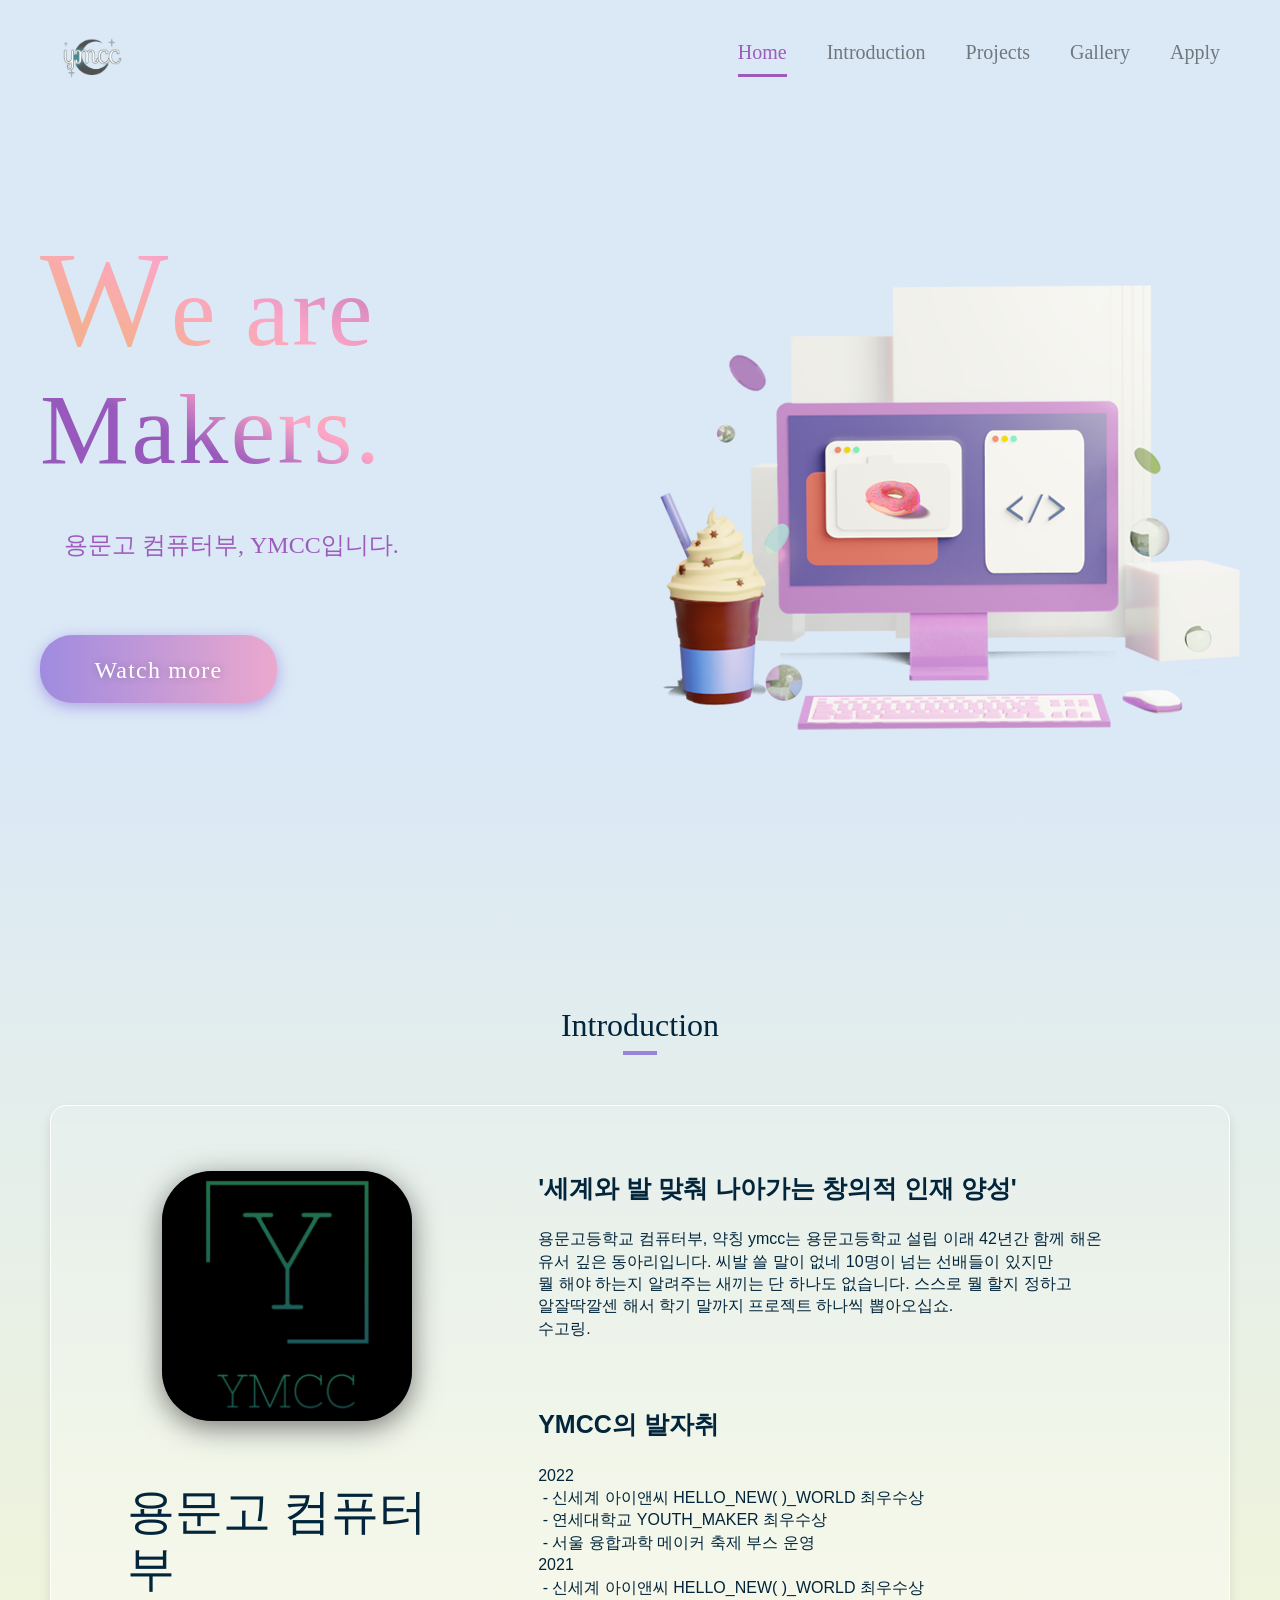
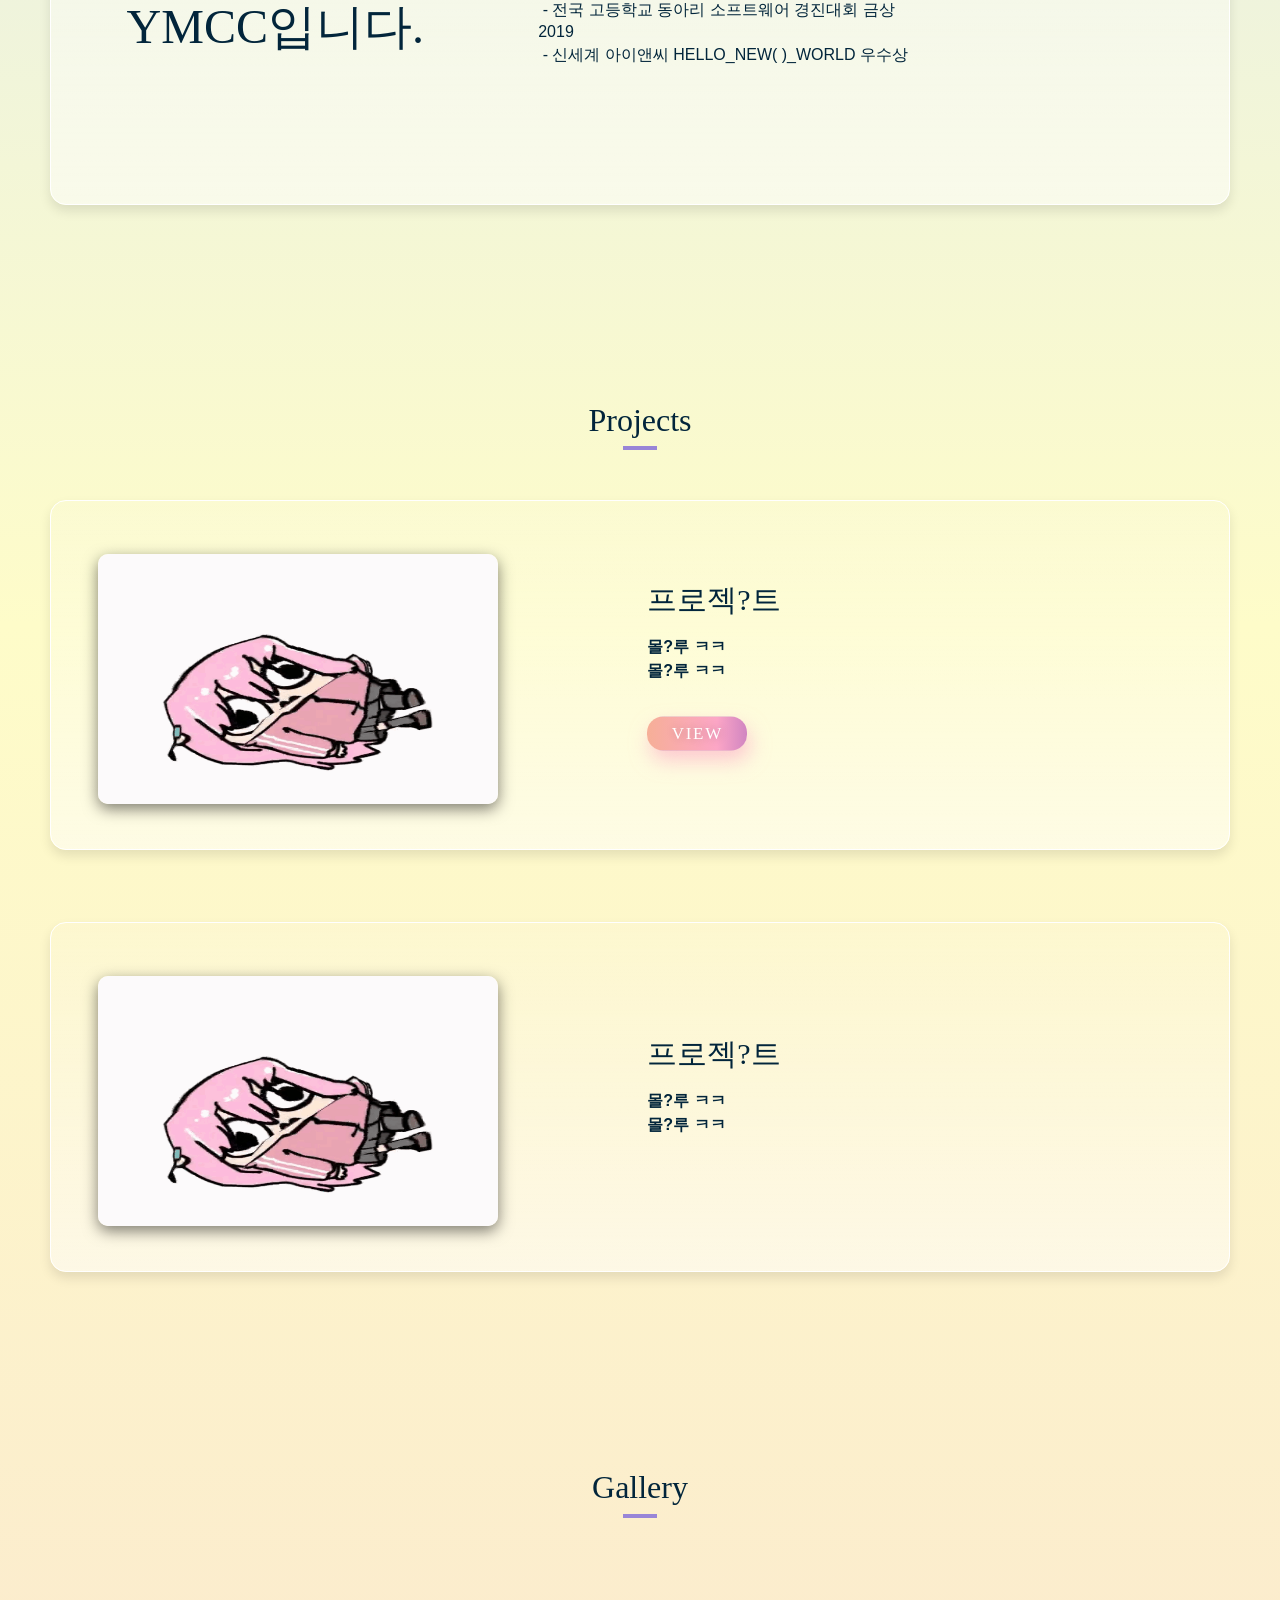
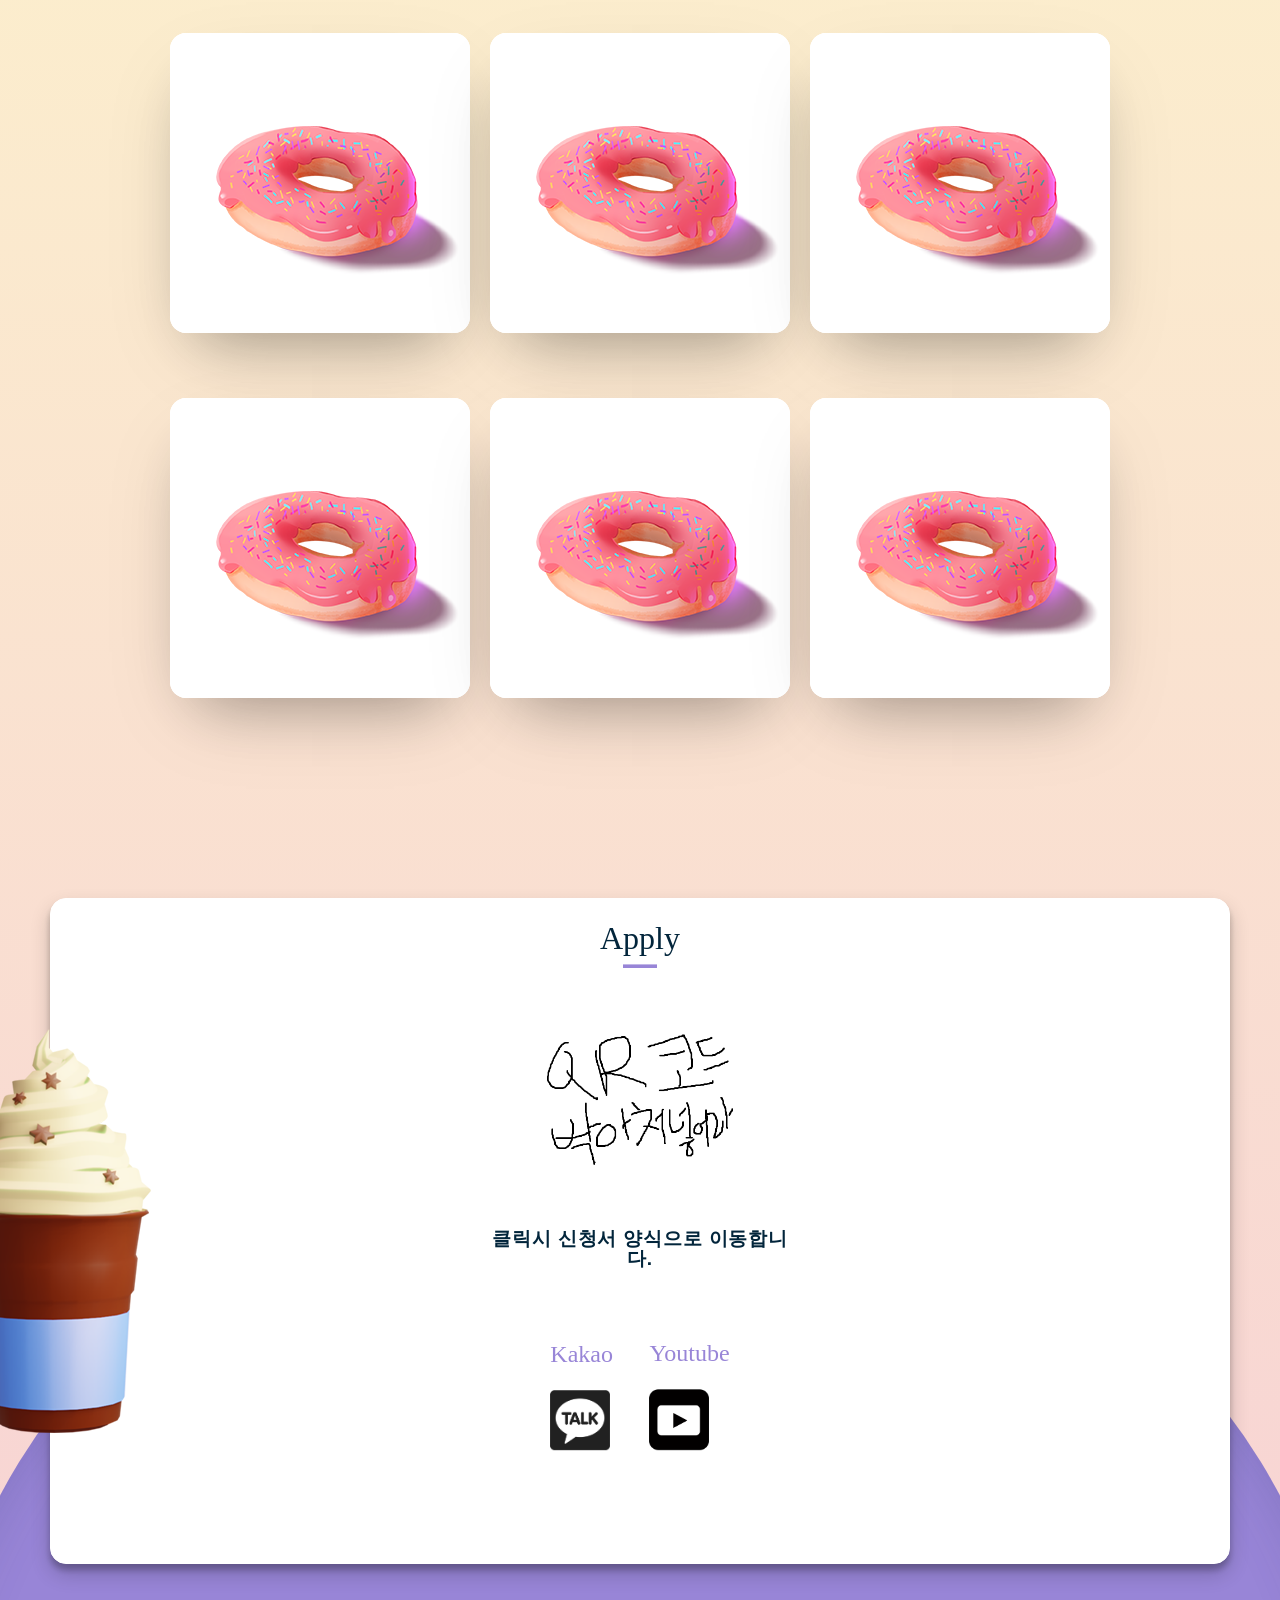
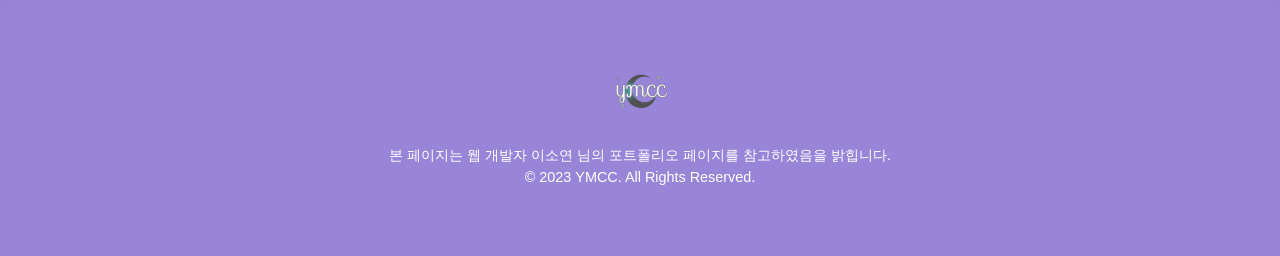
==== commit db5a867d: "Add files via upload" ====
--- a/index.html
+++ b/index.html
@@ -29,9 +29,9 @@
         <ul class="nav__menu">
           <li><a href="#header" class="current-menu">Home</a></li>
           <li><a href="#Introduction">Introduction</a></li>
-          <li><a href="#work">Work</a></li>
+          <li><a href="#work">Projects</a></li>
           <li><a href="#gallery">Gallery</a></li>
-          <li><a href="#contact">Contact</a></li>
+          <li><a href="#contact">Apply</a></li>
           <div class="marker"></div>
         </ul>
       </div>
@@ -87,24 +87,26 @@
             </div>
             <div class="box_profile__row">
               <div class="profile__introduction">
-                <span> '알잘딱깔센 해먹으세여' </span>
-                용문고등학교 컴터부입니다. <br />
-                선배가 10명이나 있지만 <br />
-                뭘 해야 하는지 알려주는 새끼는 <br />
-                단 하나도 없습니다. <br />
-                스스로 뭘 할지 정하고 <br />
-                알잘딱깔센 해서 학기 말까지 <br />
-                프로젝트 하나씩 뽑아오십쇼. <br />
+                <span> '세계와 발 맞춰 나아가는 창의적 인재 양성' </span>
+                <br />
+                용문고등학교 컴퓨터부, 약칭 ymcc는 용문고등학교 설립 이래 42년간 함께 해온 <br />
+                유서 깊은 동아리입니다. 씨발 쓸 말이 없네 10명이 넘는 선배들이 있지만 <br />
+                뭘 해야 하는지 알려주는 새끼는 단 하나도 없습니다. 스스로 뭘 할지 정하고<br />
+                알잘딱깔센 해서 학기 말까지 프로젝트 하나씩 뽑아오십쇼.<br />
                 수고링.<br />
                 <br />
                 <br />
                 <br />
-                <span>대충 그럴싸한 수상 기록</span><br />
-                최우수상 하나<br />
-                최우수상 둘<br />
-                최우수상 셋<br />
-                최우수상 넷<br />
-                최우수상 다섯<br />
+                <span>YMCC의 발자취</span><br />
+                2022<br />
+                &nbsp;- 신세계 아이앤씨 HELLO_NEW( )_WORLD 최우수상<br />
+                &nbsp;- 연세대학교 YOUTH_MAKER 최우수상<br />
+                &nbsp;- 서울 융합과학 메이커 축제 부스 운영<br />
+                2021<br />
+                &nbsp;- 신세계 아이앤씨 HELLO_NEW( )_WORLD 최우수상<br />
+                &nbsp;- 전국 고등학교 동아리 소프트웨어 경진대회 금상<br />
+                2019<br />
+                &nbsp;- 신세계 아이앤씨 HELLO_NEW( )_WORLD 우수상<br />
               </div>
               <!--<div class="profile__info">    얘네들 싹 지워도 상관 없음
                 <p>
@@ -166,7 +168,7 @@
 
         <!-- work -->
         <section class="category-section section-flag" id="work">
-          <h2 class="category-title">Works</h2>
+          <h2 class="category-title">Projects</h2>
           <div class="box-component box_work">
             <figure class="box_work__row">
               <a
@@ -175,7 +177,7 @@
               >
                 <div class="work__img_caption">
                   <span class="caption">
-                    구글로 가버렷!
+                    더 보기
                     <span class="material-icons"> open_in_new </span>
                   </span>
                 </div>
@@ -189,13 +191,12 @@
             <div class="box_work__row">
               <div class="work__info">
                 <div class="work__introduction">
-                  <h3>난 모르겠다 ㅋㅋ</h3>
+                  <h3>프로젝?트</h3>
                   <ul>
                     <li>몰?루 ㅋㅋ</li>
                     <li>
                       몰?루 ㅋㅋ
                     </li>
-                    <li>구글로 가버렷! &#37;<!--요 옆에꺼 기호 같은거 불러오는거 같은데 신기하당 ㅋㅋ--></li>
                   </ul>
                 </div>
                 <button
@@ -204,6 +205,39 @@
                 >
                   VIEW
                 </button>
+              </div>
+            </div>
+          </div>
+          <div class="box-component box_work">
+            <figure class="box_work__row">
+              <a
+                class="work__thumbnail"
+                href="https://google.com"
+              >
+                <div class="work__img_caption">
+                  <span class="caption">
+                    더 보기
+                    <span class="material-icons"> open_in_new </span>
+                  </span>
+                </div>
+                <img
+                  class="work__thumbnail_img"
+                  src="./img/bocchi.gif"
+                  alt="프로젝트 이미지"
+                />
+              </a>
+            </figure>
+            <div class="box_work__row">
+              <div class="work__info">
+                <div class="work__introduction">
+                  <h3>프로젝?트</h3>
+                  <ul>
+                    <li>몰?루 ㅋㅋ</li>
+                    <li>
+                      몰?루 ㅋㅋ
+                    </li>
+                  </ul>
+                </div>
               </div>
             </div>
           </div>
@@ -307,7 +341,7 @@
             <figure class="choco-img">
               <img src="./img/choco_banana.png" alt="음료수_이미지" />
             </figure>
-            <h2 class="category-title">Contact Me</h2>
+            <h2 class="category-title">Apply</h2>
             <address class="contact__address">
               <a target="_blank" href="QR코드 박아처넣는거 처 까먹지 말고 넣어라">
                 <img
@@ -319,16 +353,19 @@
               <span class="email">클릭시 신청서 양식으로 이동합니다.</span>
               <ul class="sns__container">
                 <li class="sns__column">
-                  <span class="address__subtitle">GitHub</span>
-                  <a target="_blank" href="https://google.com">
-                    <img src="./img/icon_github.png" alt="깃허브_아이콘" />
+                  <span class="address__subtitle">Kakao</span>
+                  <a
+                    target="_blank"
+                    href="https://open.kakao.com/o/sAkiXf3e"
+                  >
+                    <img src="./img/icon_kakaotalk.png" alt="카카오톡_아이콘" />
                   </a>
                 </li>
                 <li class="sns__column">
                   <span class="address__subtitle">Youtube</span>
                   <a
                     target="_blank"
-                    href="https://google.com"
+                    href="https://www.youtube.com/@ymcc9247"
                   >
                     <img src="./img/icon_youtube.png" alt="유튜브_아이콘" />
                   </a>
--- a/css/main.css
+++ b/css/main.css
@@ -889,7 +889,7 @@
   height: 80%;
   text-align: center;
   margin-top: 0.781rem;
-  background: center/contain no-repeat url("../img/ymcc.png");
+  background: center/contain no-repeat url("../img/ymcc_header.png");
   background-size: contain;
 }
 
@@ -1645,7 +1645,7 @@
   float: left;
   width: 3000px;
   height: 1000px;
-  padding: 3em 0;
+  padding: 0;
   line-height: 1.4;
   opacity: 0;
 }
@@ -1672,7 +1672,7 @@
 .profile__introduction > span {
   display: block;
   font-weight: 600;
-  font-size: 20px;  /*느린것 어쩌구*/
+  font-size: 25px;  /*느린것 어쩌구*/
 }
 
 @media screen and (max-width: 757px) {
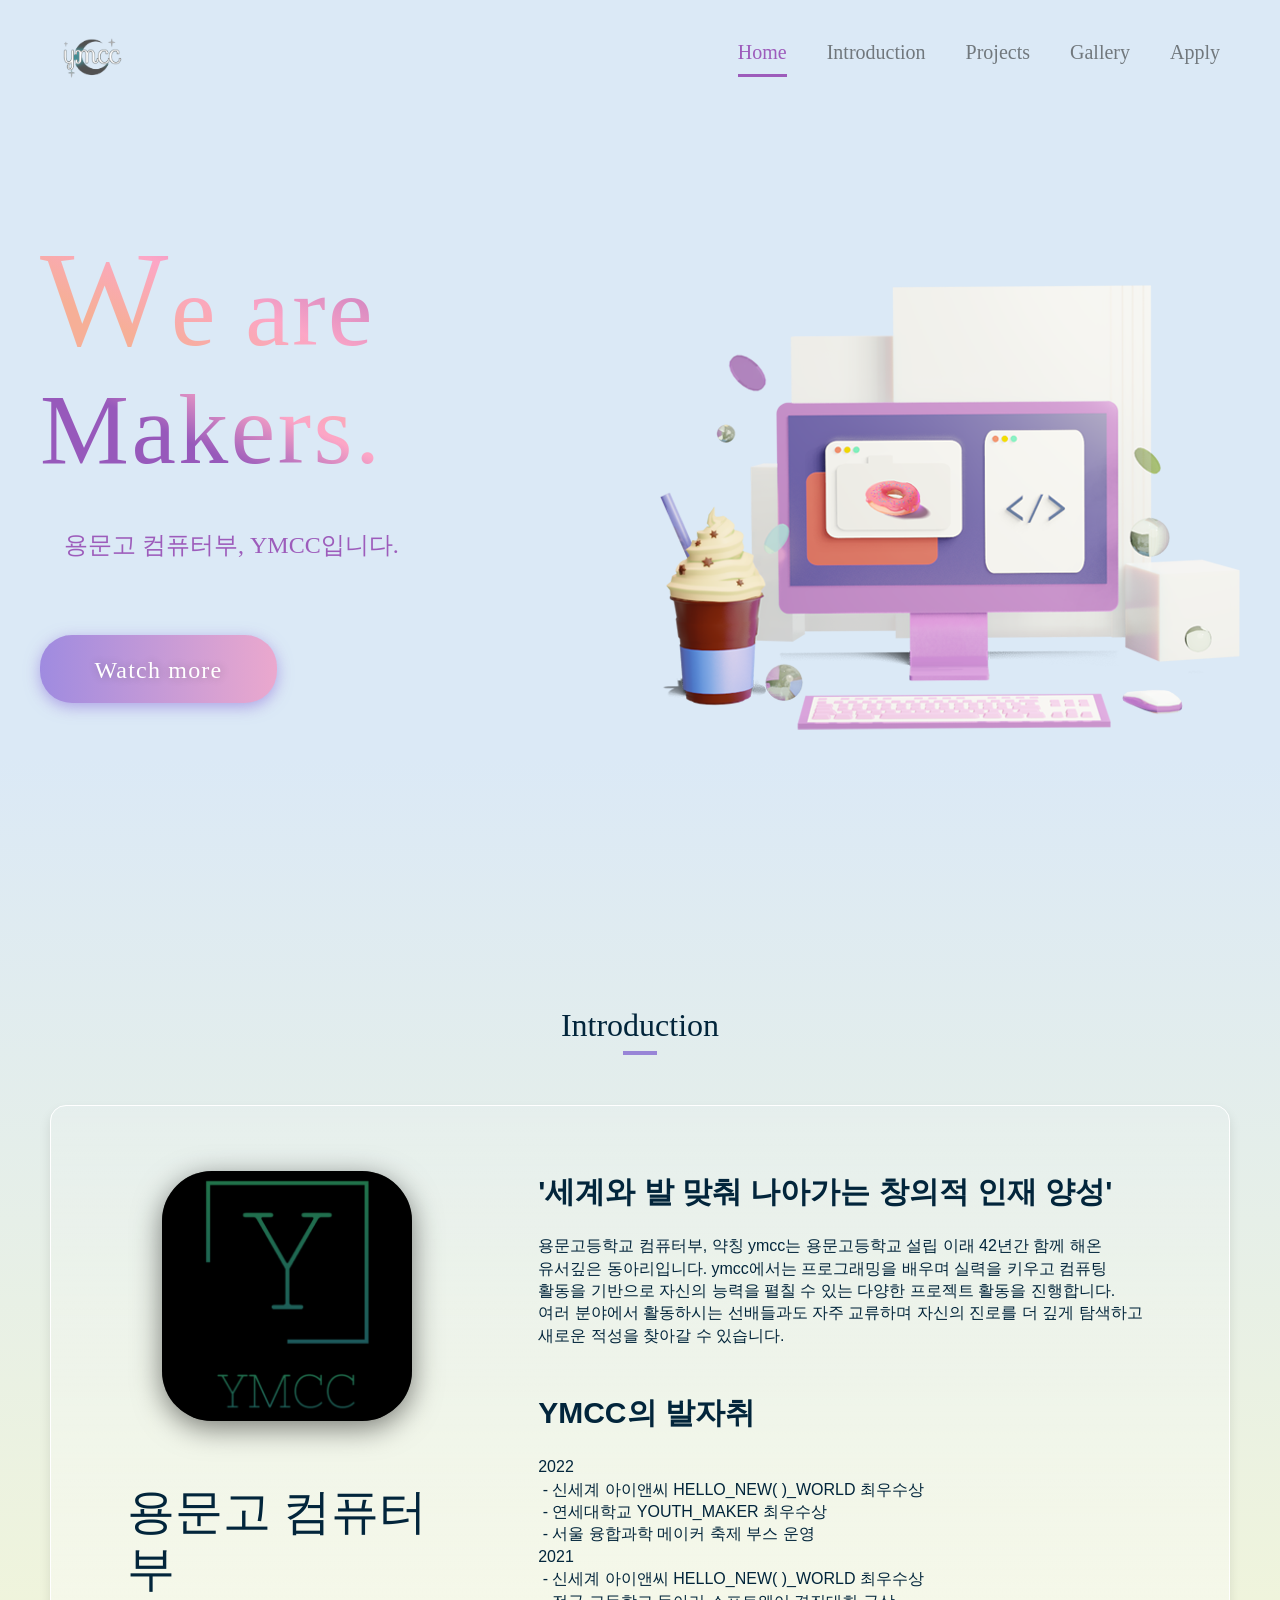
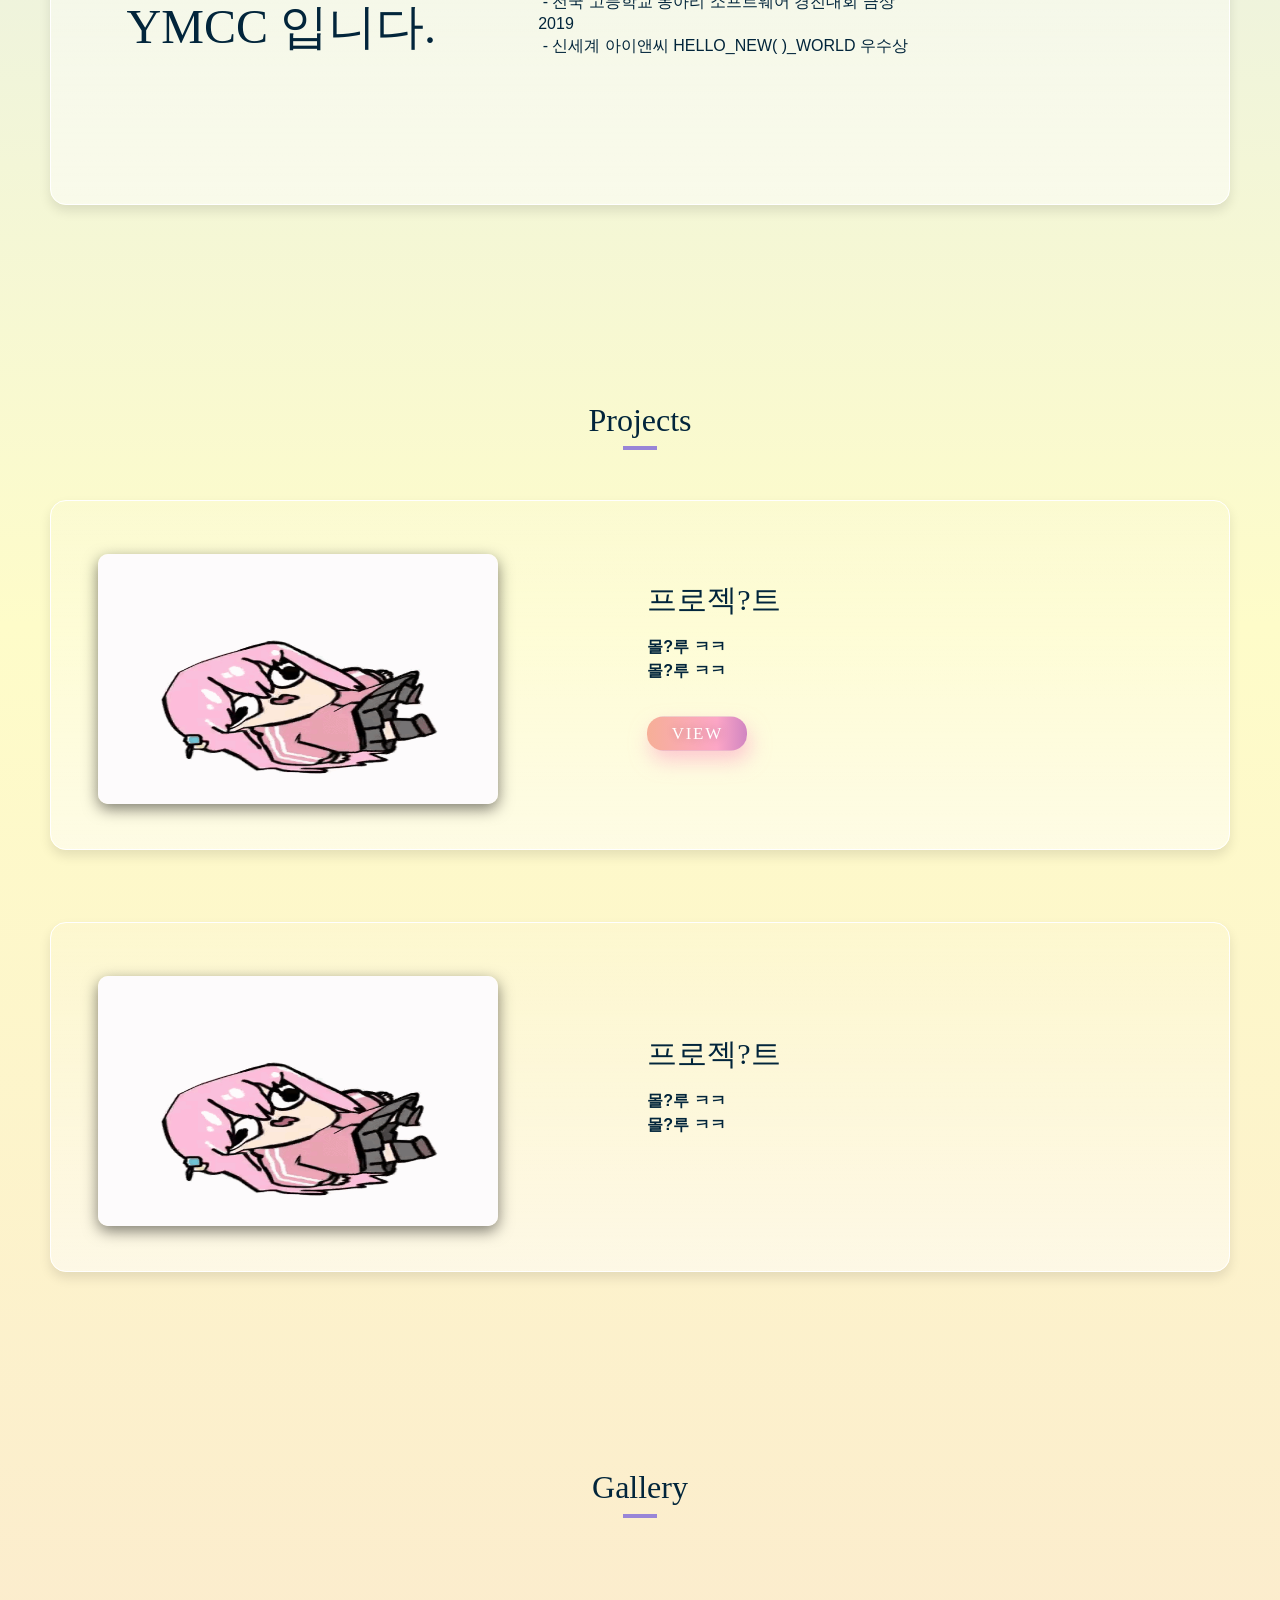
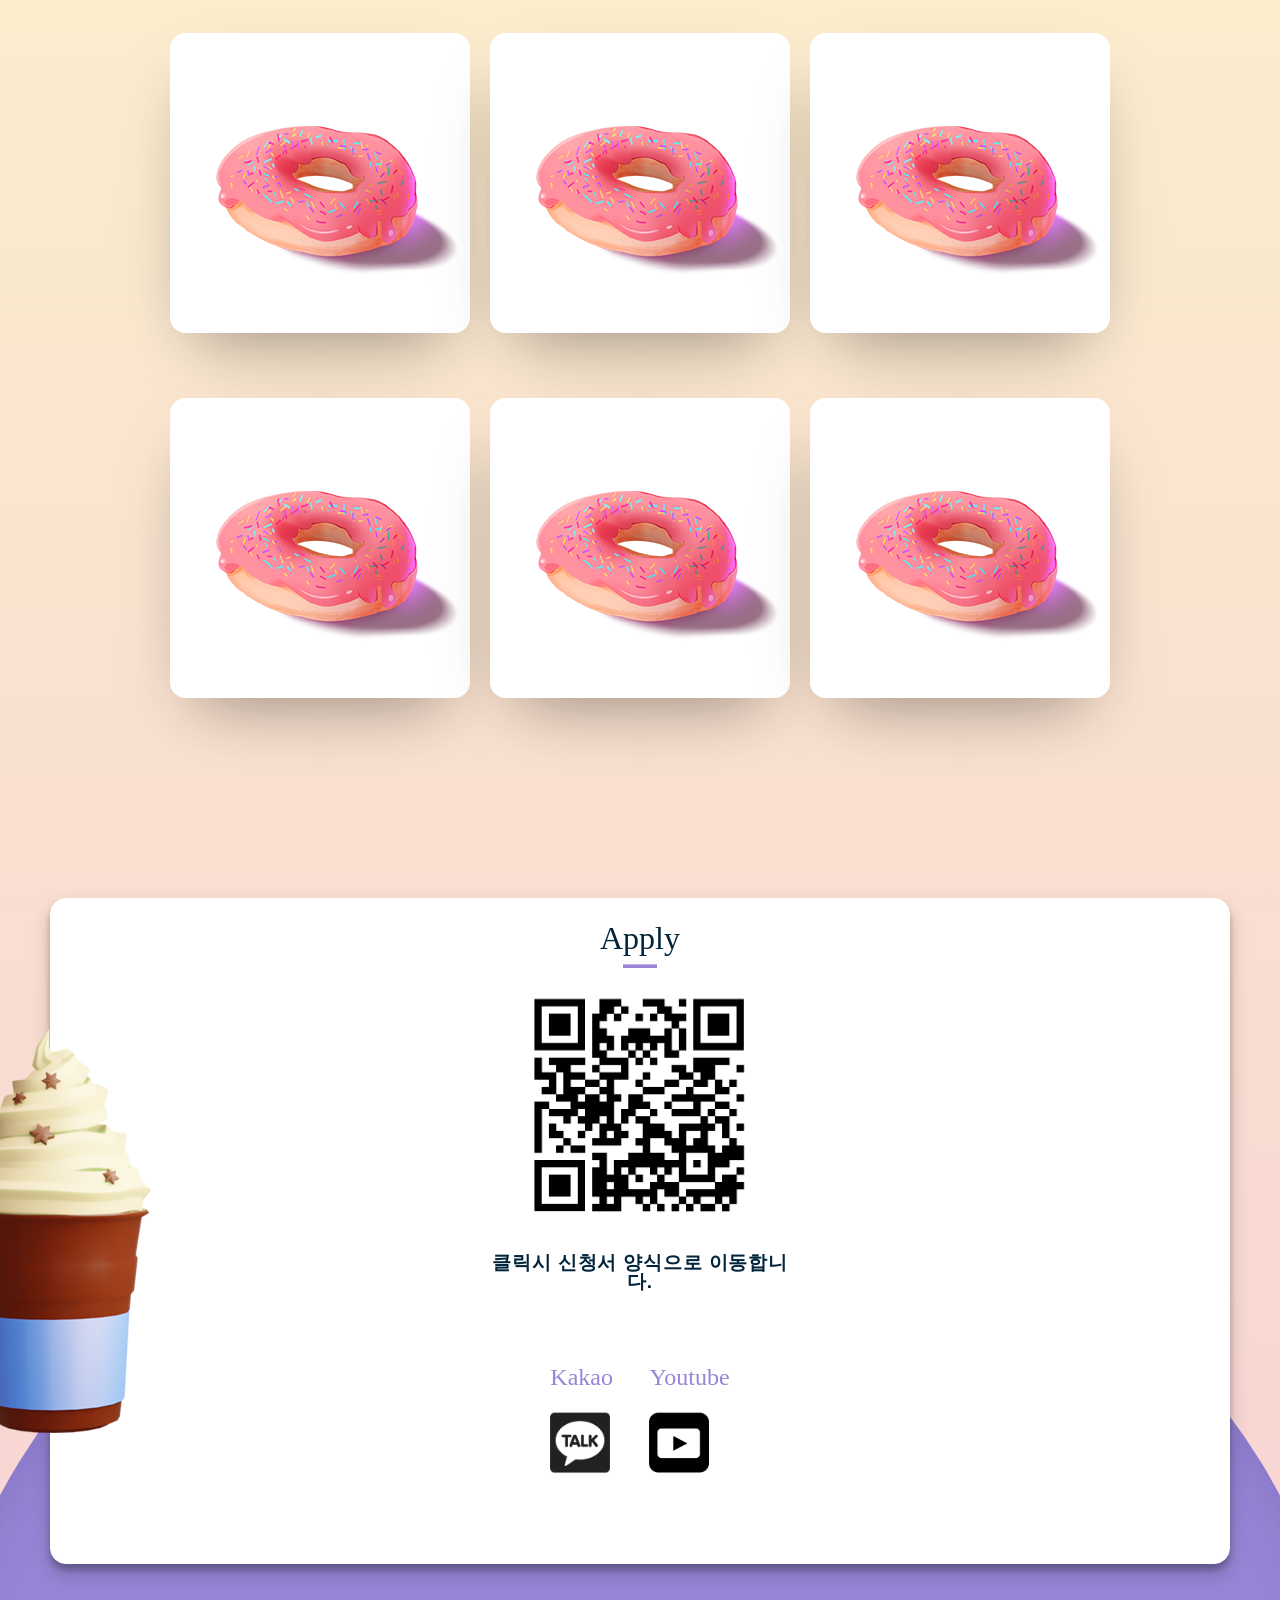
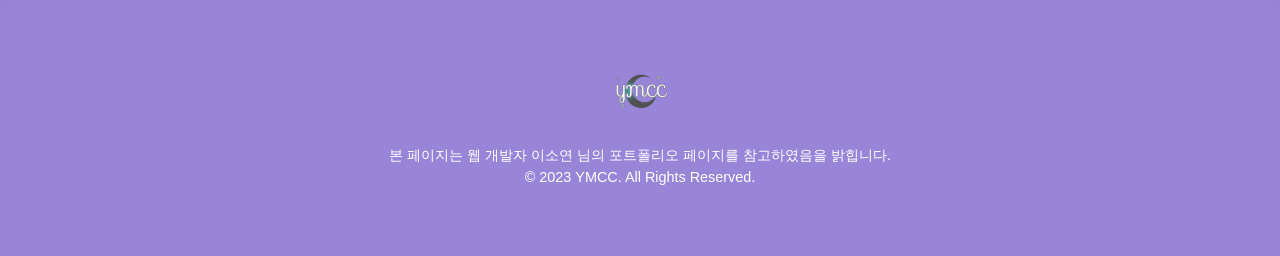
==== commit fe01851b: "Add files via upload" ====
--- a/index.html
+++ b/index.html
@@ -81,7 +81,7 @@
               <div class="profile__headline">
                 <span class="greeting">
                   용문고 컴퓨터부<br />
-                  YMCC입니다.
+                  YMCC 입니다.
                 </span>
               </div>
             </div>
@@ -90,11 +90,10 @@
                 <span> '세계와 발 맞춰 나아가는 창의적 인재 양성' </span>
                 <br />
                 용문고등학교 컴퓨터부, 약칭 ymcc는 용문고등학교 설립 이래 42년간 함께 해온 <br />
-                유서 깊은 동아리입니다. 씨발 쓸 말이 없네 10명이 넘는 선배들이 있지만 <br />
-                뭘 해야 하는지 알려주는 새끼는 단 하나도 없습니다. 스스로 뭘 할지 정하고<br />
-                알잘딱깔센 해서 학기 말까지 프로젝트 하나씩 뽑아오십쇼.<br />
-                수고링.<br />
-                <br />
+                유서깊은 동아리입니다. ymcc에서는 프로그래밍을 배우며 실력을 키우고 컴퓨팅 <br />
+                활동을 기반으로 자신의 능력을 펼칠 수 있는 다양한 프로젝트 활동을 진행합니다. <br />
+                여러 분야에서 활동하시는 선배들과도 자주 교류하며 자신의 진로를 더 깊게 탐색하고<br />
+                새로운 적성을 찾아갈 수 있습니다.<br />
                 <br />
                 <br />
                 <span>YMCC의 발자취</span><br />
@@ -108,61 +107,6 @@
                 2019<br />
                 &nbsp;- 신세계 아이앤씨 HELLO_NEW( )_WORLD 우수상<br />
               </div>
-              <!--<div class="profile__info">    얘네들 싹 지워도 상관 없음
-                <p>
-                  <span>나이</span>
-                  97. 06. 22
-                </p>
-                <p>
-                  <span>E-mail</span>
-                  hothemp35&#64;gmail.com
-                </p>
-              </div>
-              <div class="profile__skill">
-                <h3>Skills</h3>
-                <ul class="profile__skill-icon">
-                  <li>
-                    <img src="./img/skill_icon_01.png" alt="HTML_아이콘" />
-                  </li>
-                  <li>
-                    <img src="./img/skill_icon_02.png" alt="CSS_아이콘" />
-                  </li>
-                  <li>
-                    <img
-                      src="./img/skill_icon_03.png"
-                      alt="자바스크립트_아이콘"
-                    />
-                  </li>
-                  <li>
-                    <img src="./img/skill_icon_04.png" alt="제이쿼리_아이콘" />
-                  </li>
-                  <li>
-                    <img src="./img/skill_icon_09.png" alt="scss_아이콘" />
-                  </li>
-                  <li>
-                    <img src="./img/skill_icon_10.png" alt="react_아이콘" />
-                  </li>
-                  <li>
-                    <img src="./img/skill_icon_11.png" alt="타입스크립트_아이콘" />
-                  </li>
-                </ul>
-                <h3>Graphics</h3>
-                <ul class="profile__skill-icon">
-                  <li>
-                    <img src="./img/skill_icon_05.png" alt="포토샵_아이콘" />
-                  </li>
-                  <li>
-                    <img src="./img/skill_icon_06.png" alt="일러스트레이터_아이콘" />
-                  </li>
-                  <li>
-                    <img src="./img/skill_icon_07.png" alt="마야_아이콘" />
-                  </li>
-                  <li>
-                    <img src="./img/skill_icon_08.png" alt="블렌더_아이콘" />
-                  </li>
-                </ul>
-              </div>
-            </div>-->
           </div>
         </section>
 
@@ -343,7 +287,7 @@
             </figure>
             <h2 class="category-title">Apply</h2>
             <address class="contact__address">
-              <a target="_blank" href="QR코드 박아처넣는거 처 까먹지 말고 넣어라">
+              <a target="_blank" href="https://forms.gle/iaSZyzPAyL1vf2hn6">
                 <img
                  class="icon__QR"
                   src="./img/QRcode.png"
@@ -387,7 +331,7 @@
       </p>
     </footer>
 
-    <!-- 갤러리 오버레이 -->
+    <!-- Gallery overlay -->
     <div id="overlay">
       <button class="close">
         <span class="material-icons md-48"> cancel </span>
--- a/css/main.css
+++ b/css/main.css
@@ -1183,8 +1183,8 @@
 .icon__QR {
   display: block;
   margin: 0 auto;
-  width: 12.81rem;  /*QR코드 크기 변경*/
-  height: 12.18rem;
+  width: 15rem;  /*QR코드 크기 변경*/
+  height: 15rem;
 }
 
 .email {
@@ -1672,7 +1672,7 @@
 .profile__introduction > span {
   display: block;
   font-weight: 600;
-  font-size: 25px;  /*느린것 어쩌구*/
+  font-size: 30px;
 }
 
 @media screen and (max-width: 757px) {
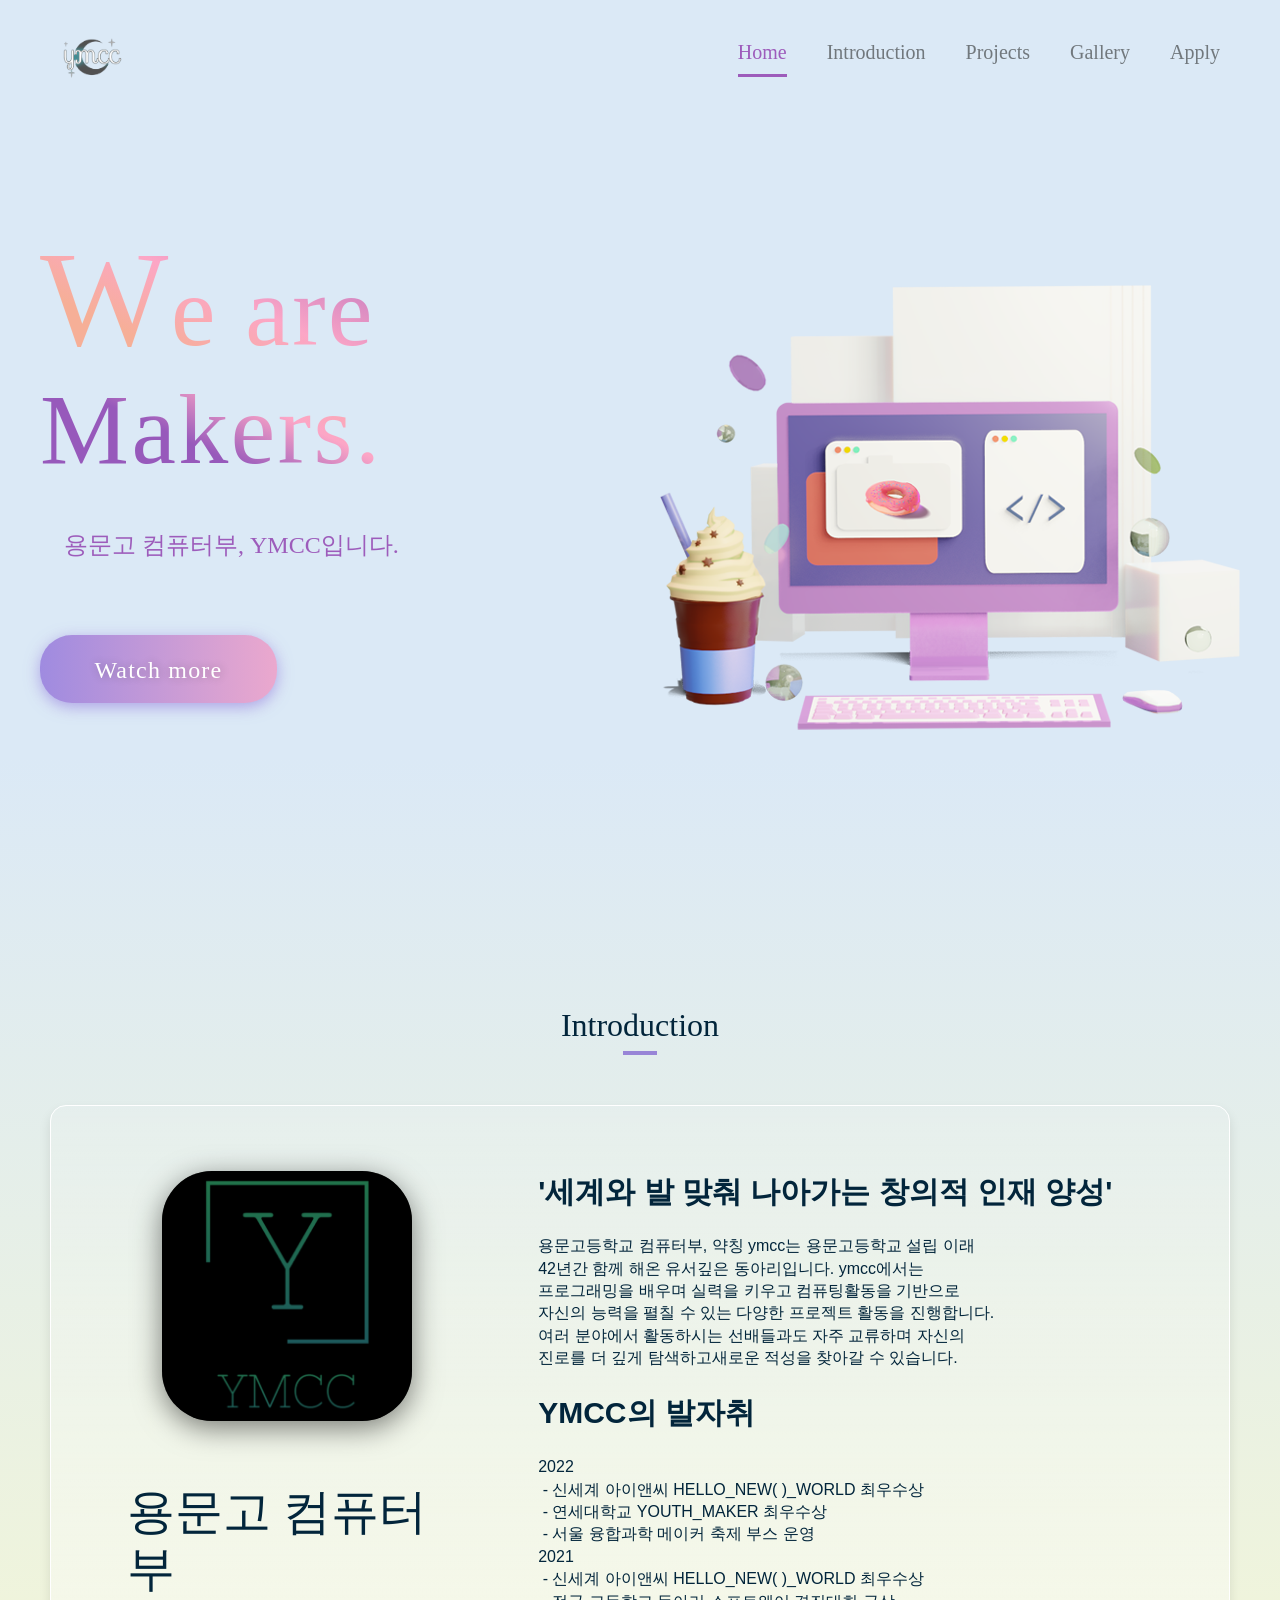
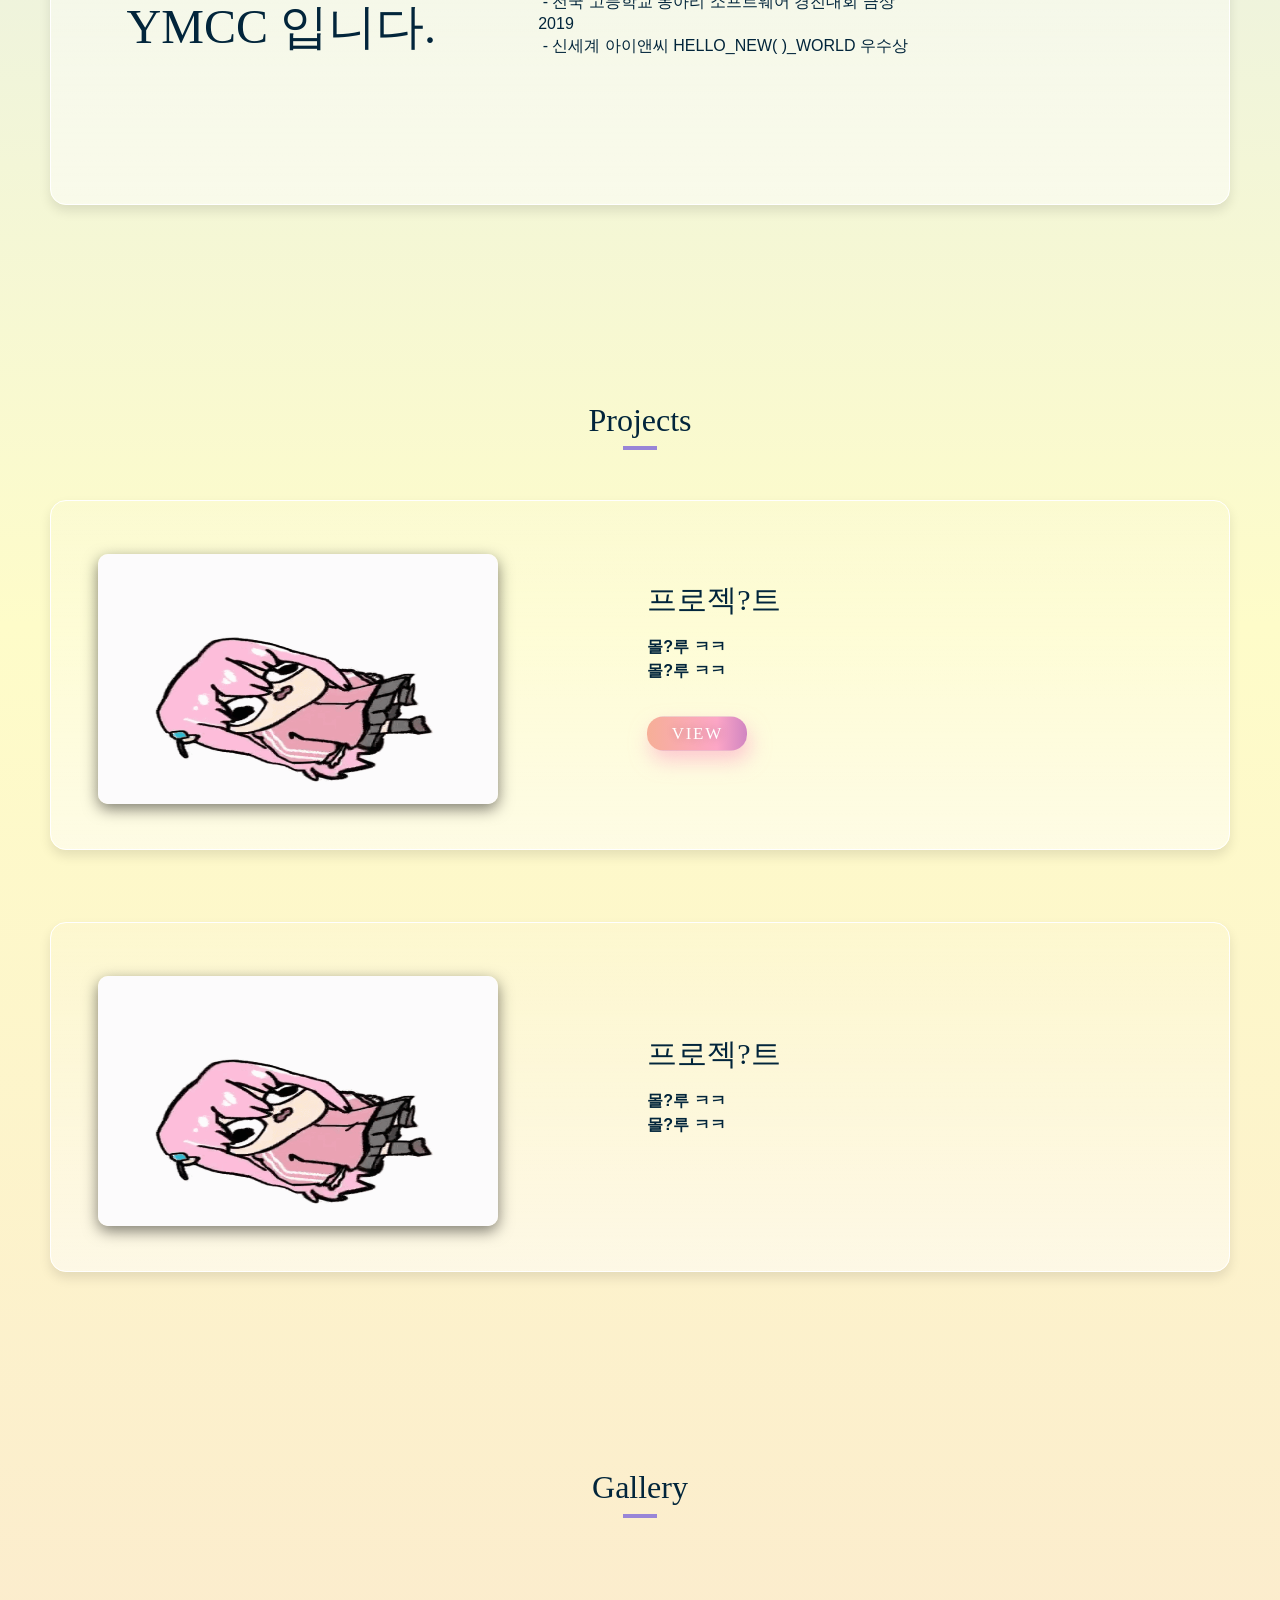
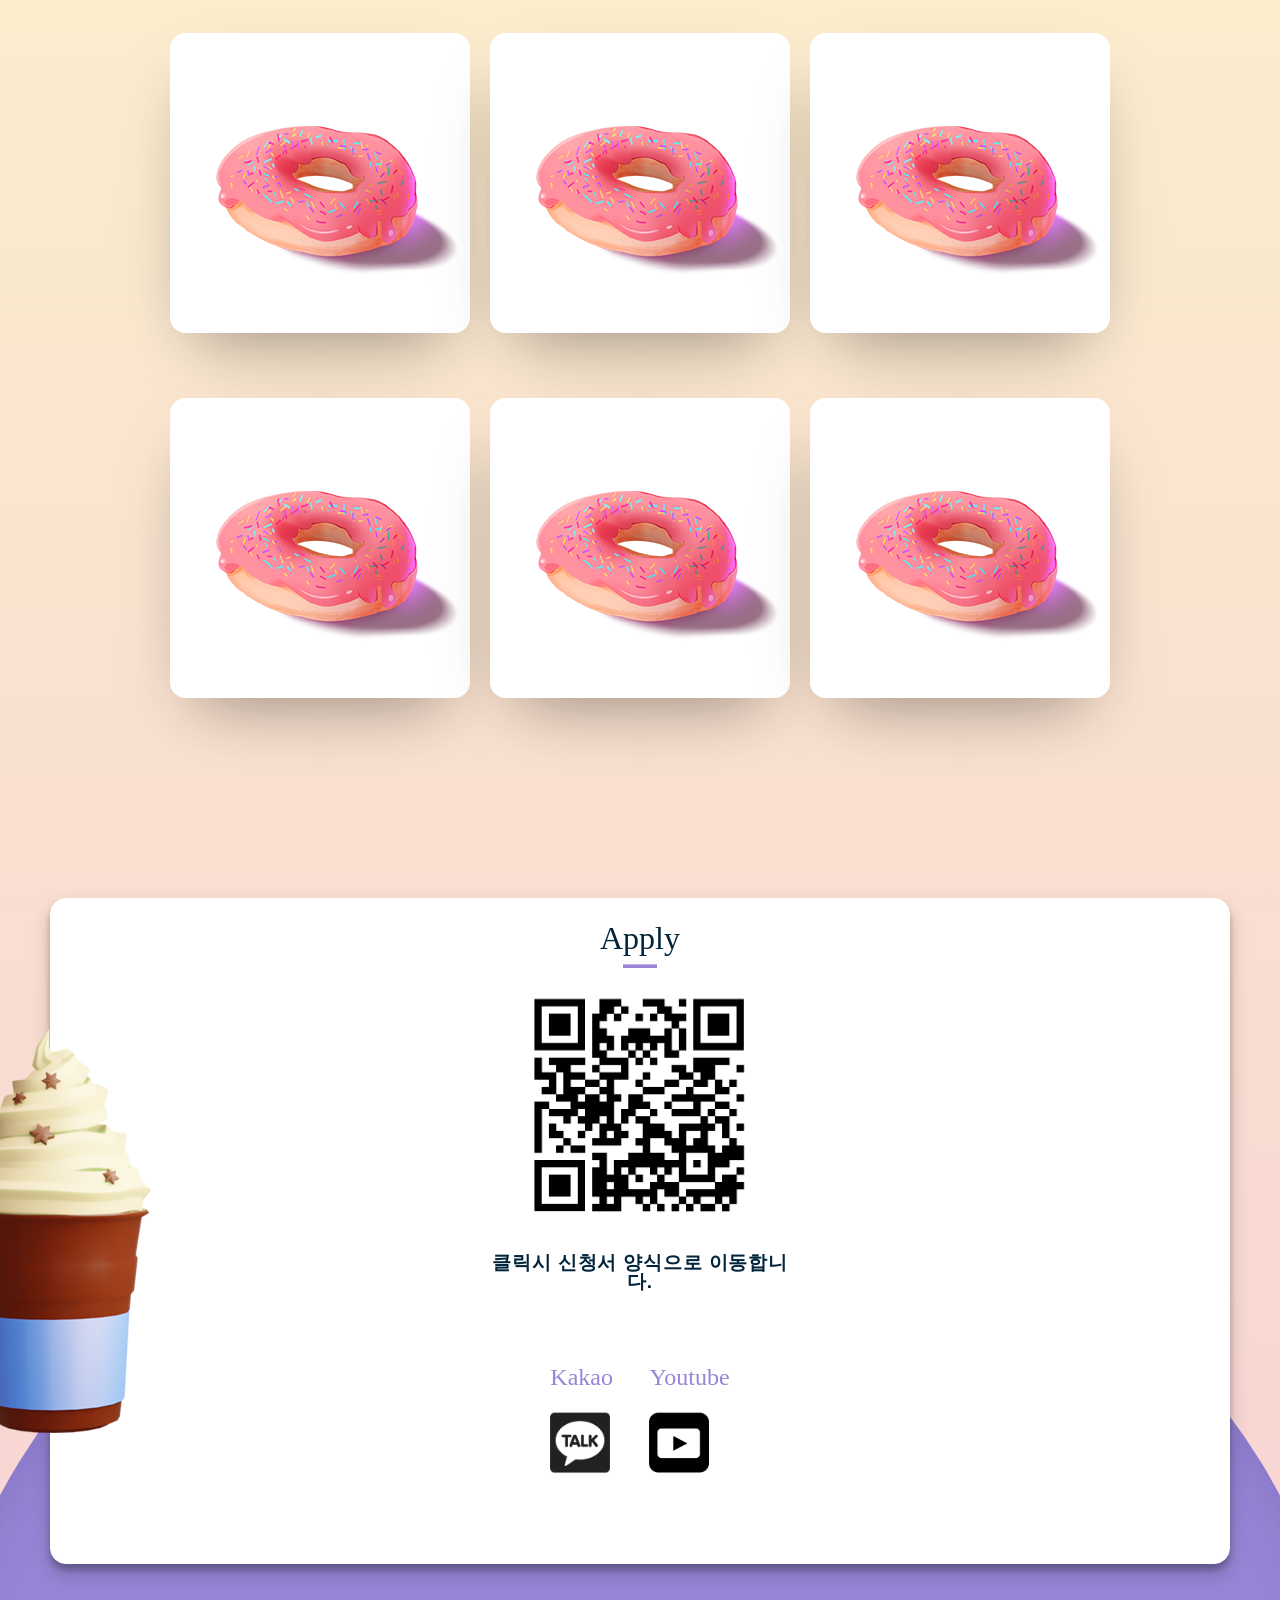
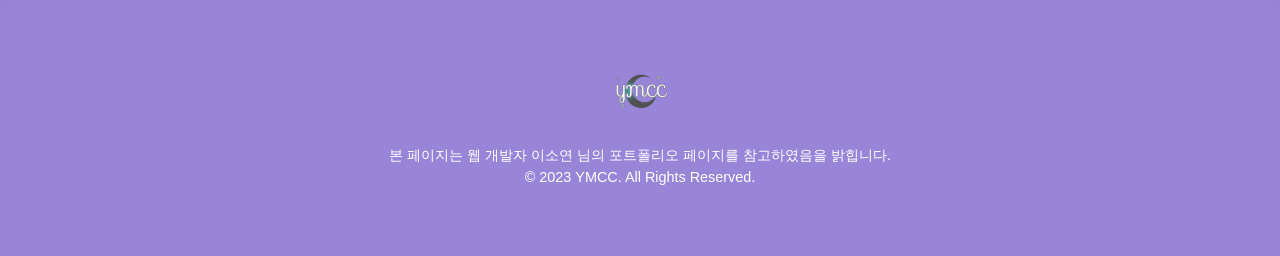
==== commit c6d904ff: "Add files via upload" ====
--- a/index.html
+++ b/index.html
@@ -89,12 +89,12 @@
               <div class="profile__introduction">
                 <span> '세계와 발 맞춰 나아가는 창의적 인재 양성' </span>
                 <br />
-                용문고등학교 컴퓨터부, 약칭 ymcc는 용문고등학교 설립 이래 42년간 함께 해온 <br />
-                유서깊은 동아리입니다. ymcc에서는 프로그래밍을 배우며 실력을 키우고 컴퓨팅 <br />
-                활동을 기반으로 자신의 능력을 펼칠 수 있는 다양한 프로젝트 활동을 진행합니다. <br />
-                여러 분야에서 활동하시는 선배들과도 자주 교류하며 자신의 진로를 더 깊게 탐색하고<br />
-                새로운 적성을 찾아갈 수 있습니다.<br />
-                <br />
+                용문고등학교 컴퓨터부, 약칭 ymcc는 용문고등학교 설립 이래  <br />
+                42년간 함께 해온 유서깊은 동아리입니다. ymcc에서는  <br />
+                프로그래밍을 배우며 실력을 키우고 컴퓨팅활동을 기반으로  <br />
+                자신의 능력을 펼칠 수 있는 다양한 프로젝트 활동을 진행합니다. <br />
+                여러 분야에서 활동하시는 선배들과도 자주 교류하며 자신의 <br />
+                진로를 더 깊게 탐색하고새로운 적성을 찾아갈 수 있습니다.<br />
                 <br />
                 <span>YMCC의 발자취</span><br />
                 2022<br />
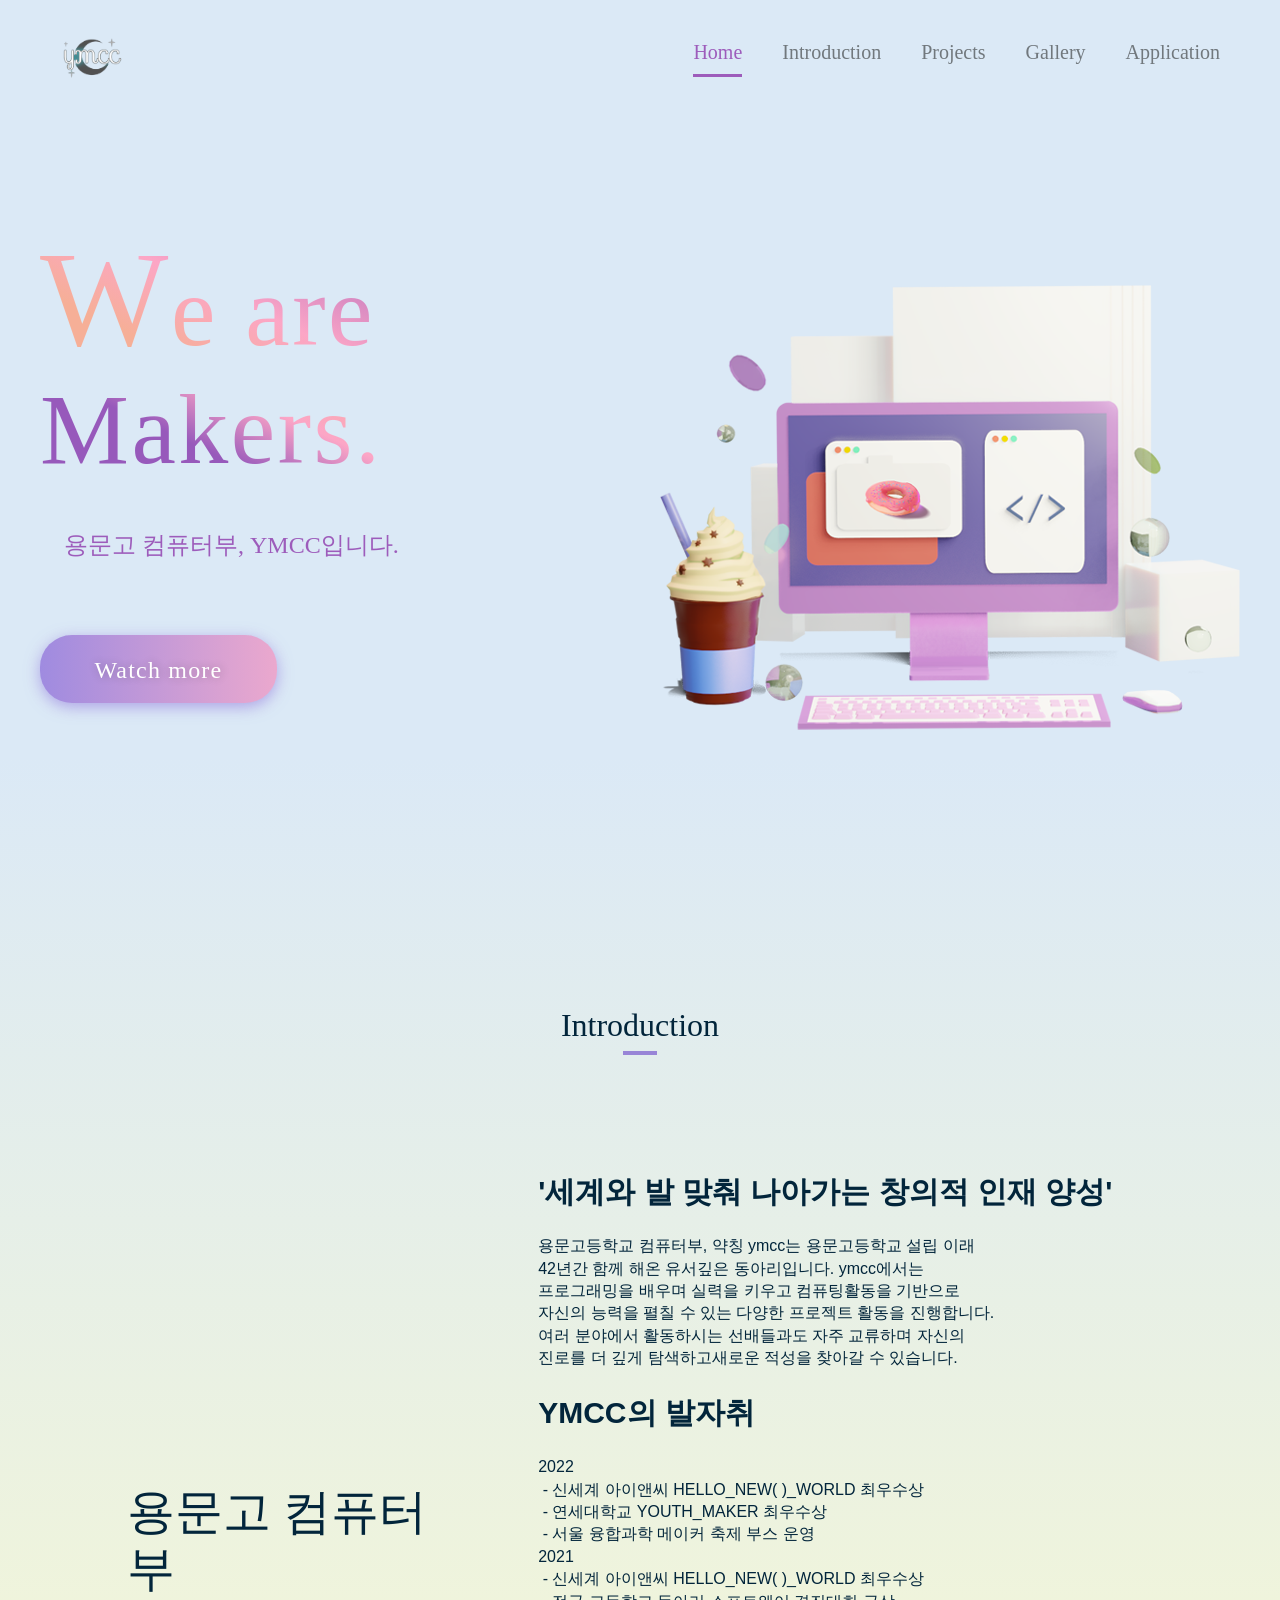
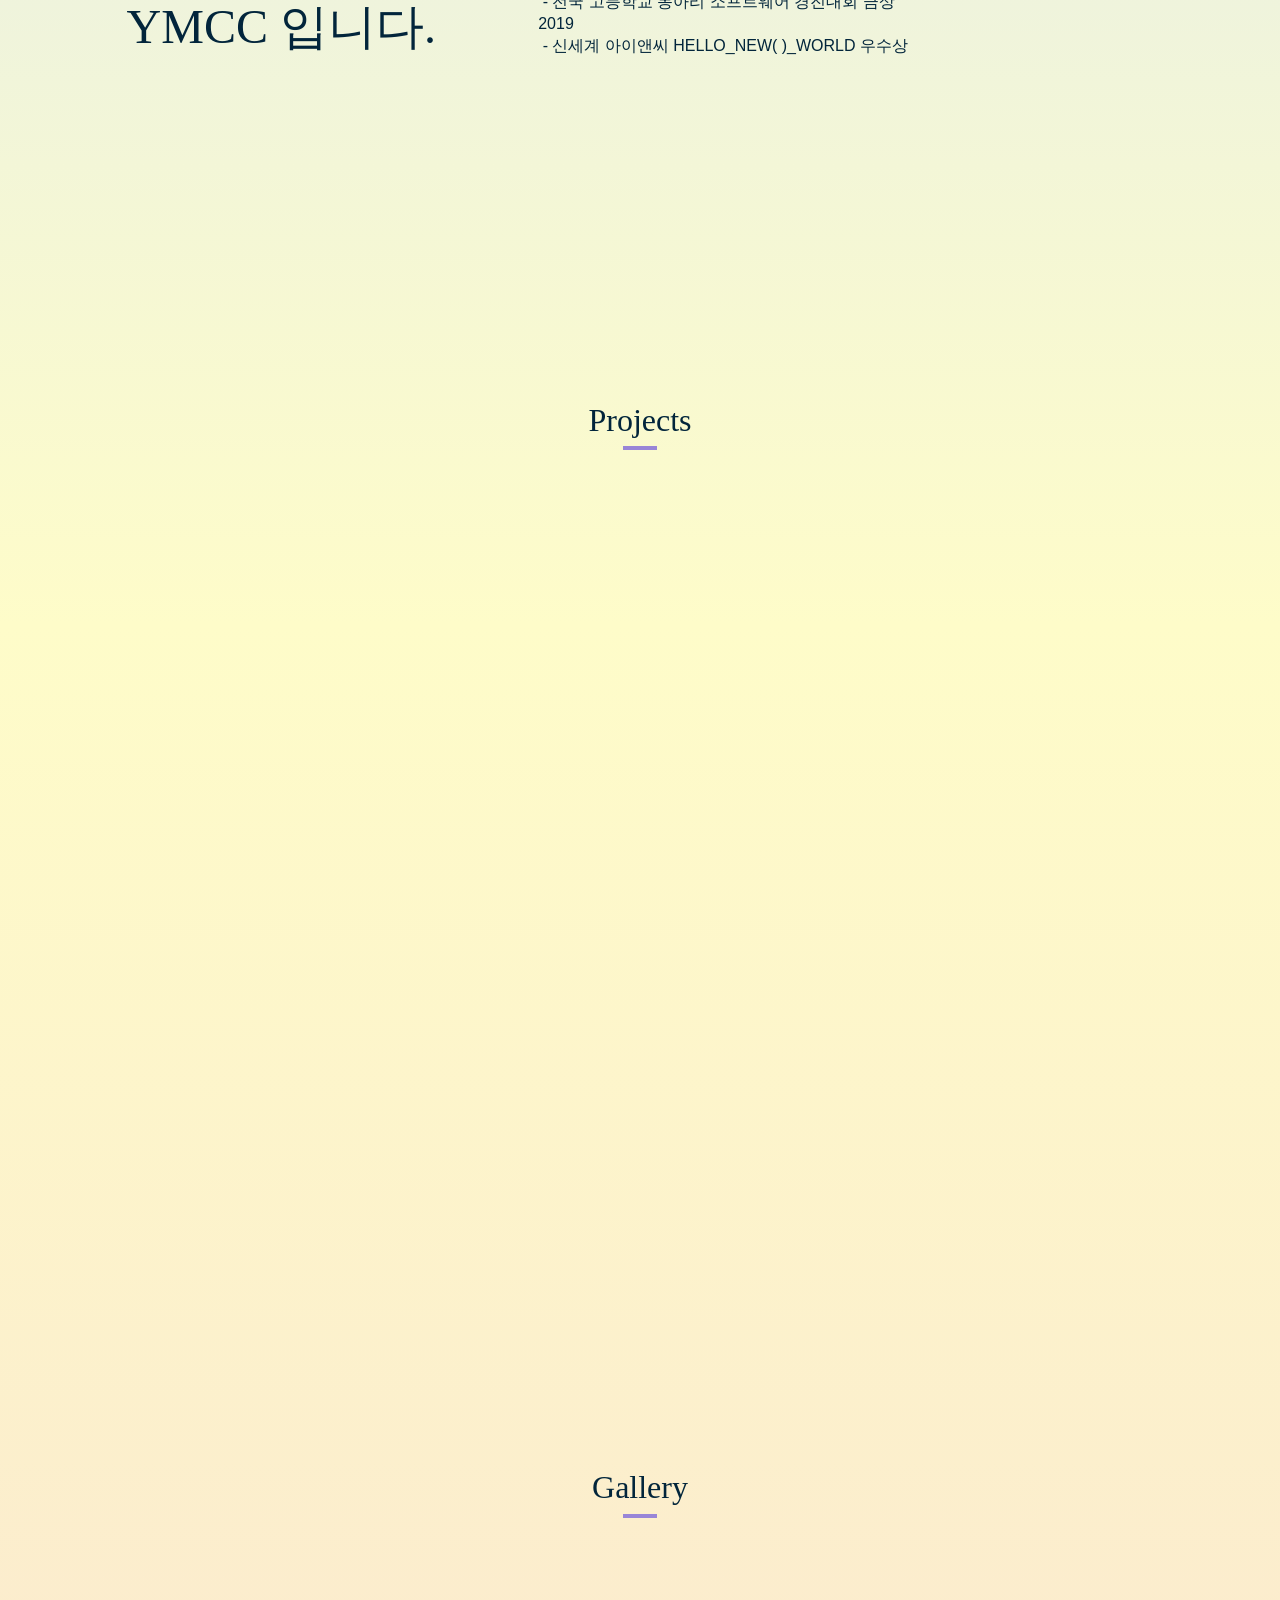
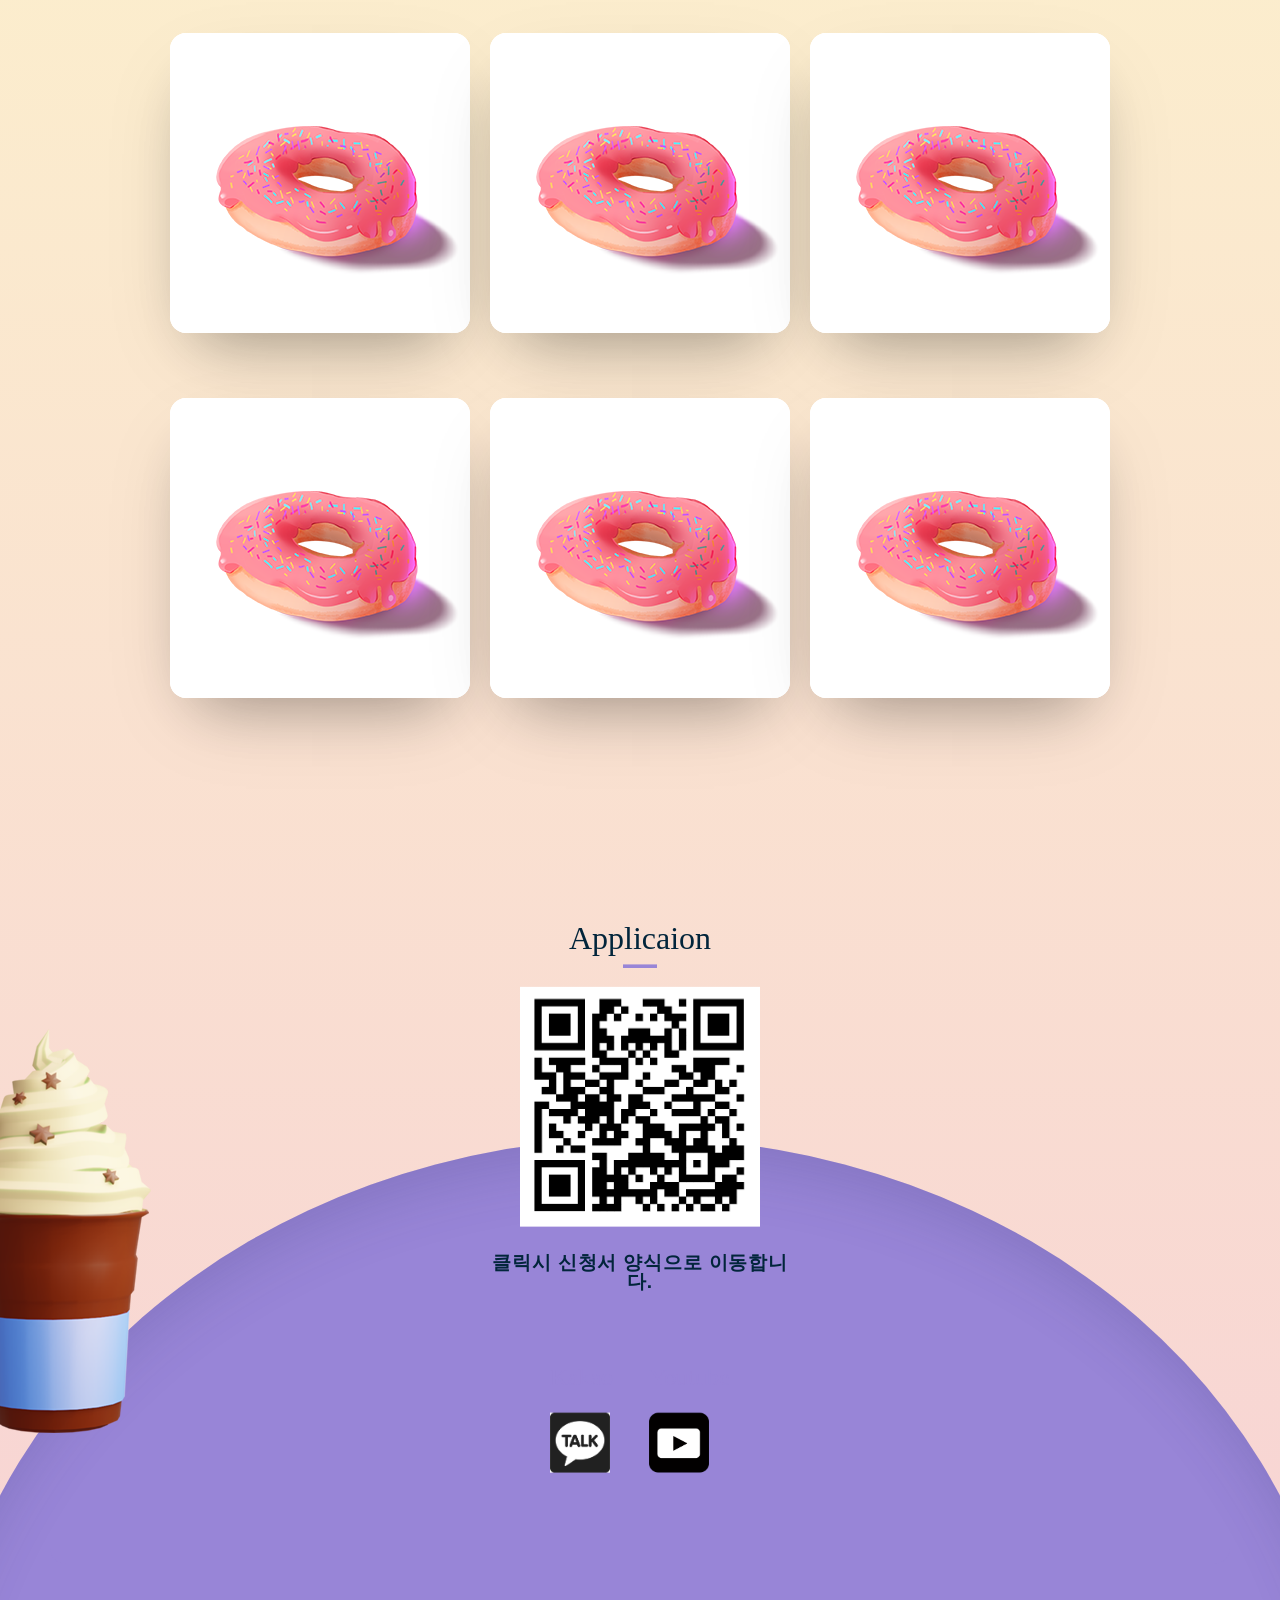
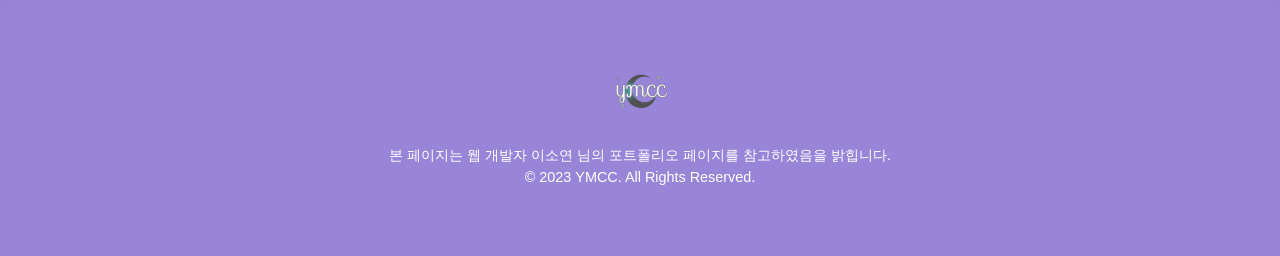
==== commit 0bdd1047: "Update index.html" ====
--- a/index.html
+++ b/index.html
@@ -31,7 +31,7 @@
           <li><a href="#Introduction">Introduction</a></li>
           <li><a href="#work">Projects</a></li>
           <li><a href="#gallery">Gallery</a></li>
-          <li><a href="#contact">Apply</a></li>
+          <li><a href="#contact">Application</a></li>
           <div class="marker"></div>
         </ul>
       </div>
@@ -285,7 +285,7 @@
             <figure class="choco-img">
               <img src="./img/choco_banana.png" alt="음료수_이미지" />
             </figure>
-            <h2 class="category-title">Apply</h2>
+            <h2 class="category-title">Applicaion</h2>
             <address class="contact__address">
               <a target="_blank" href="https://forms.gle/iaSZyzPAyL1vf2hn6">
                 <img
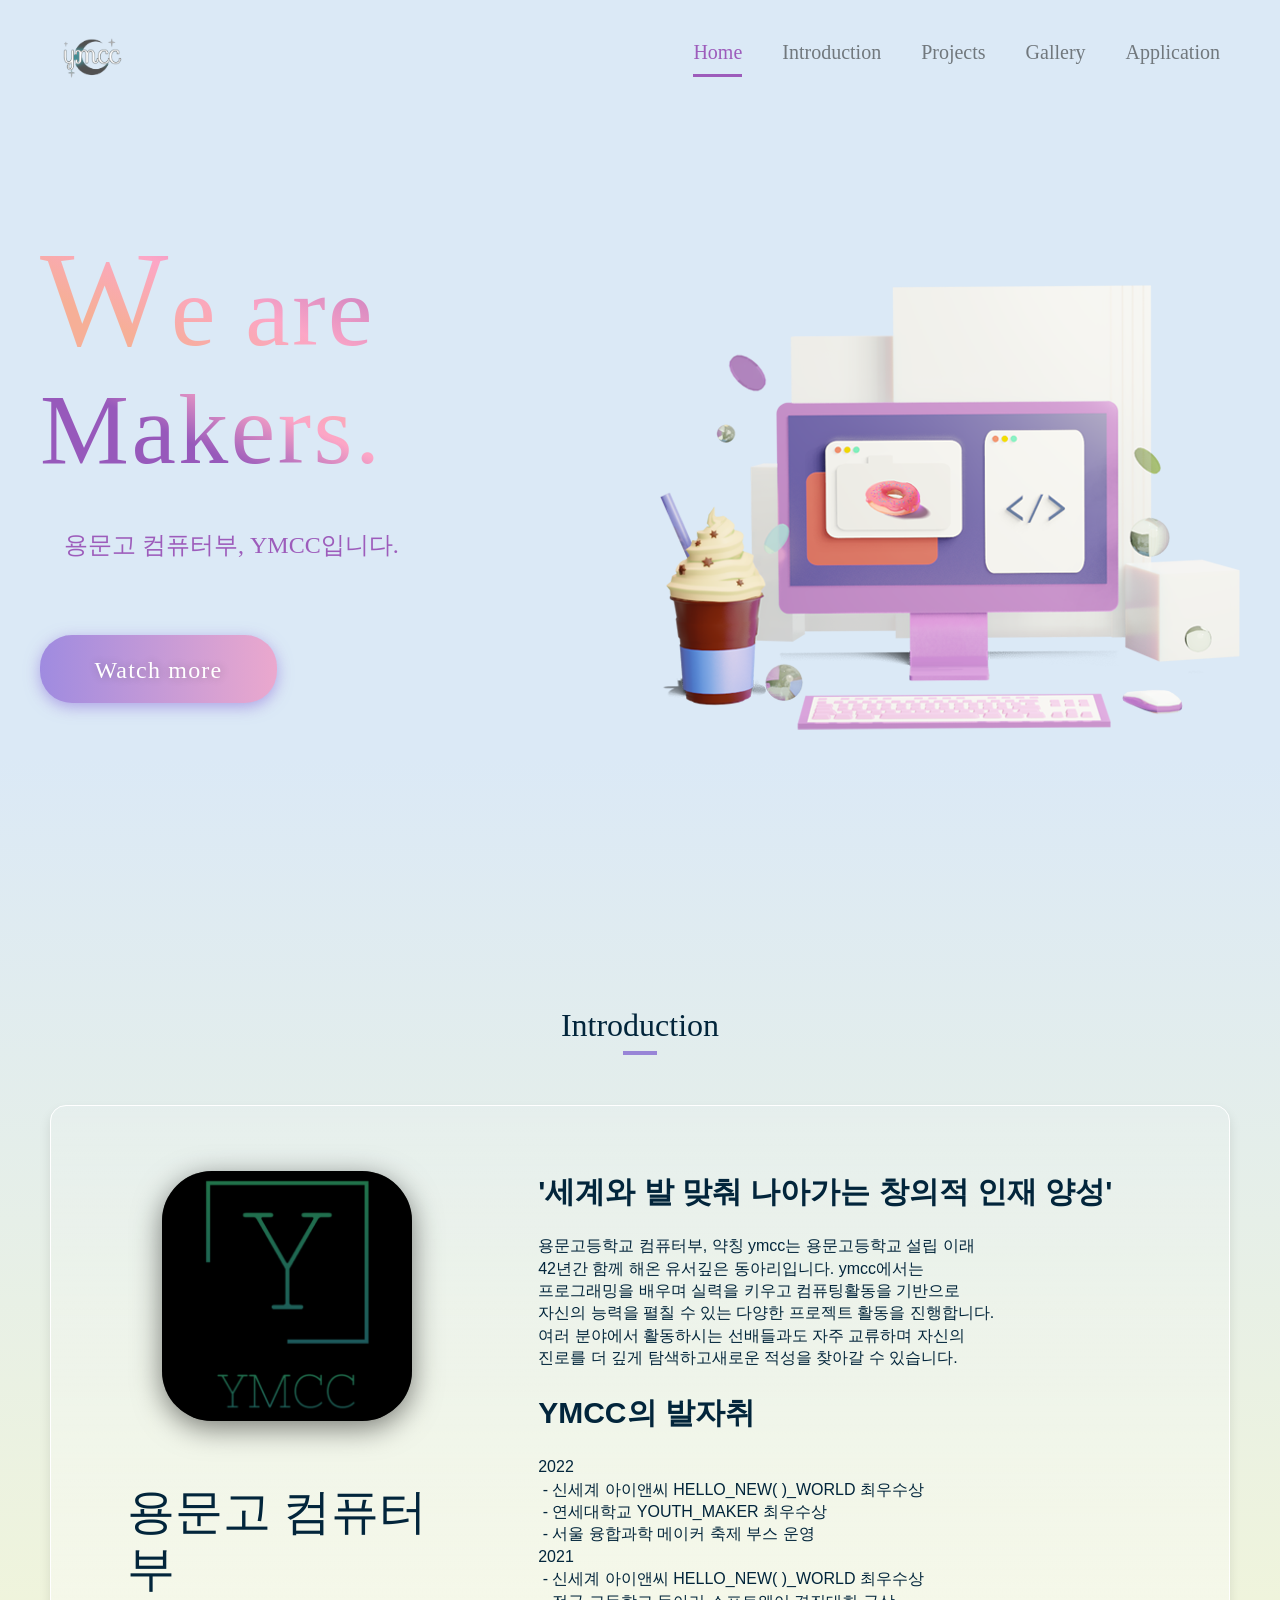
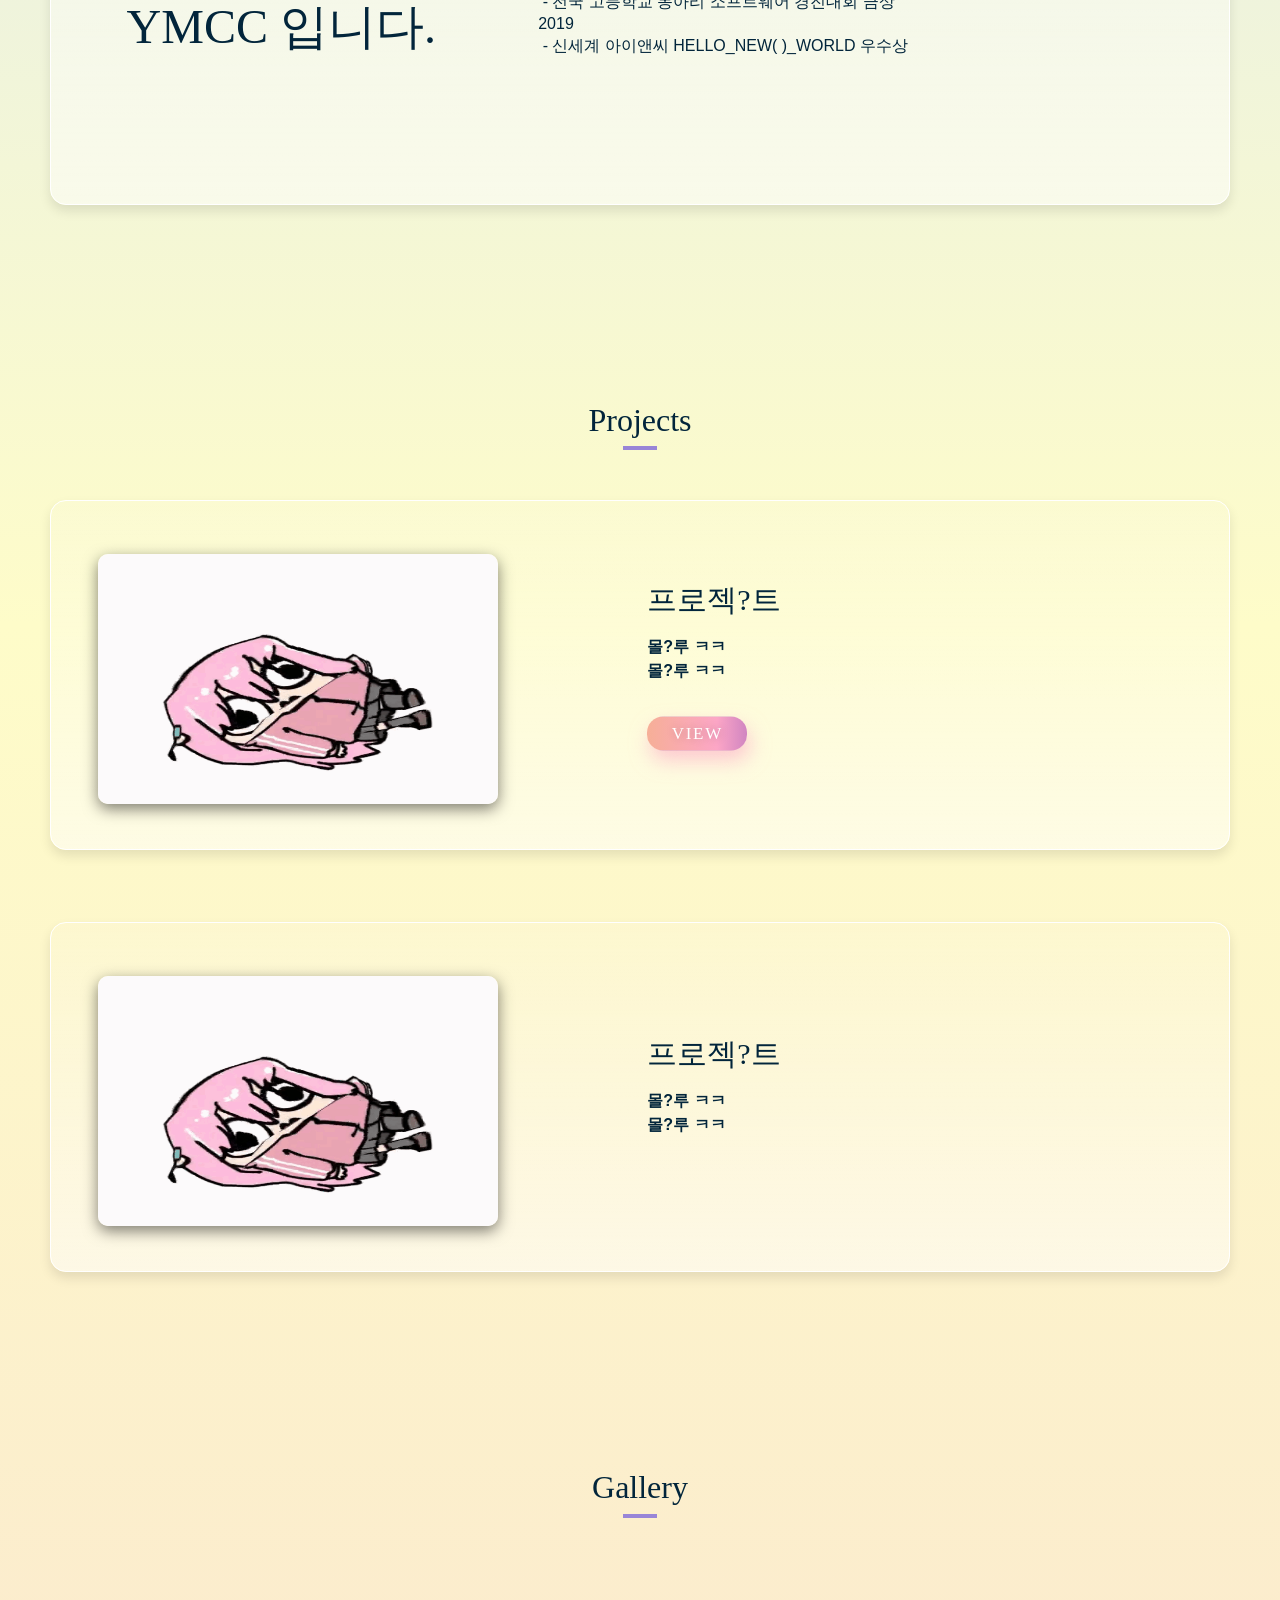
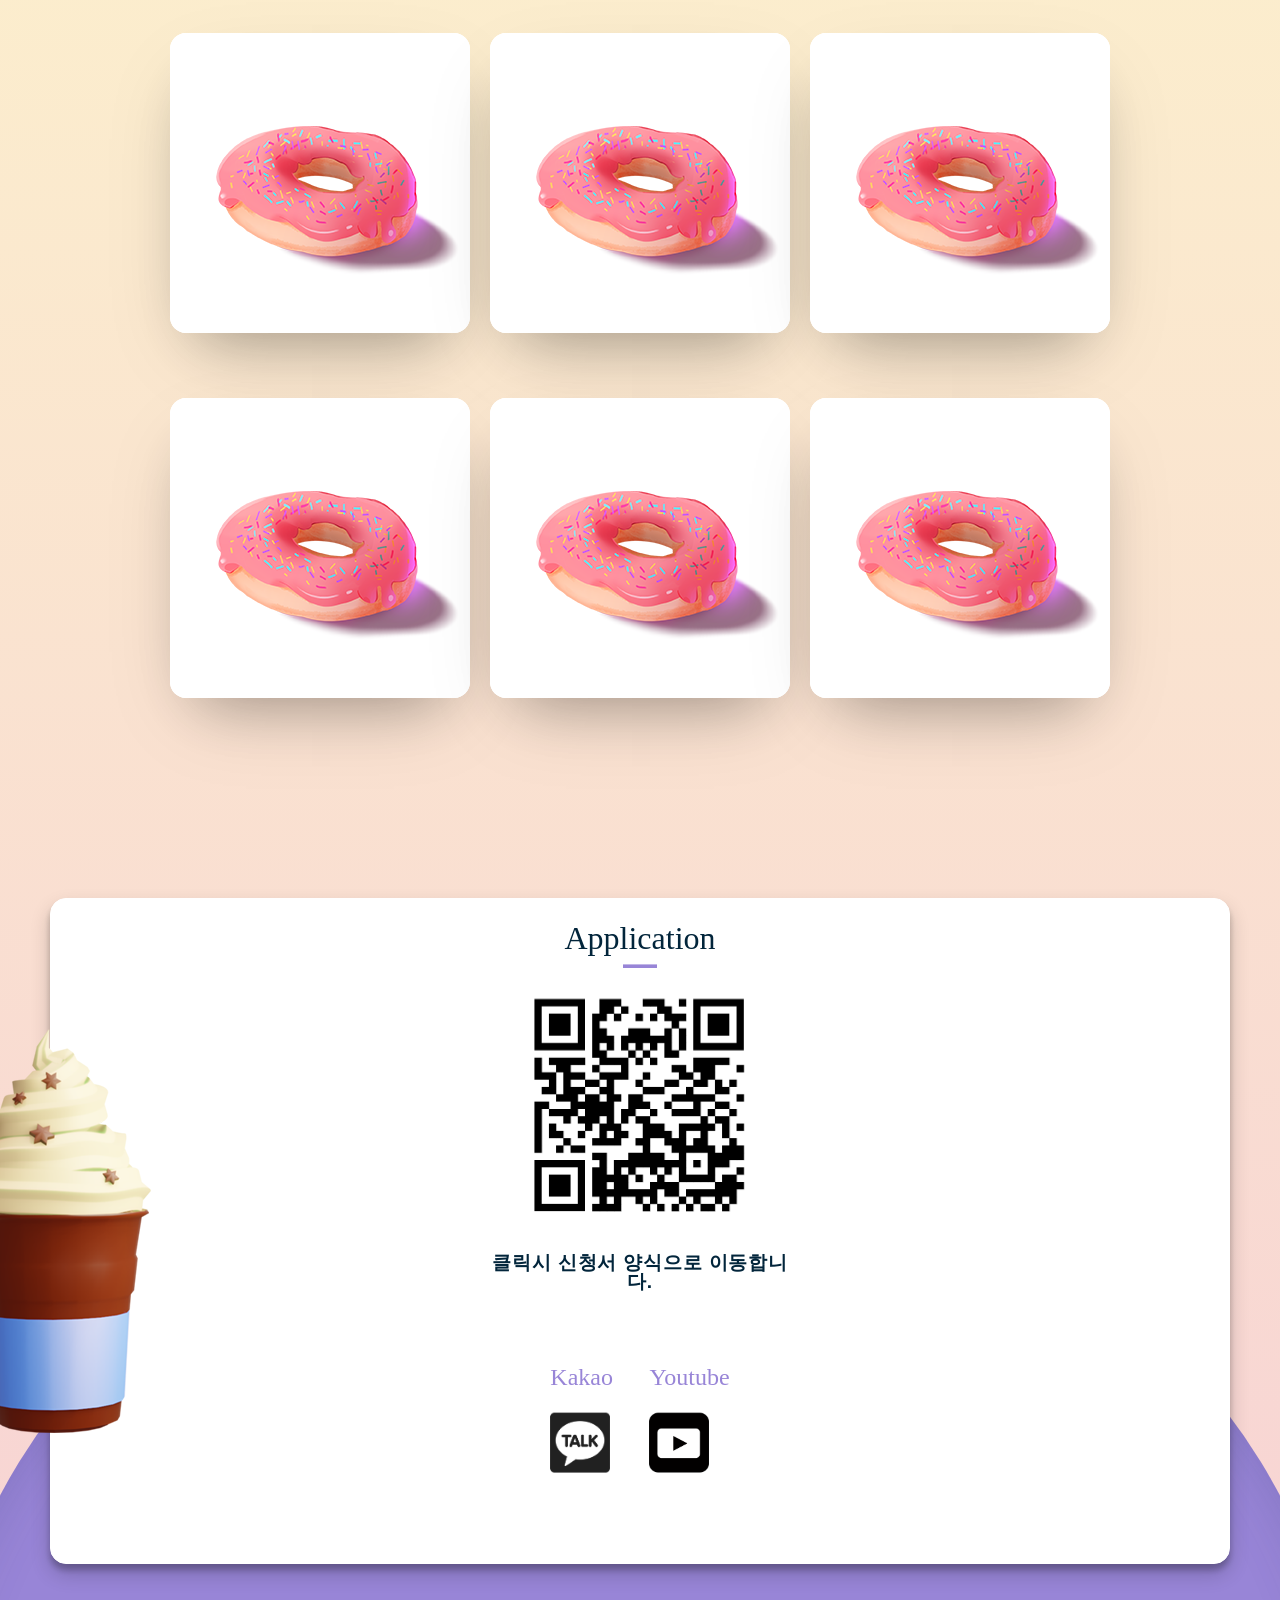
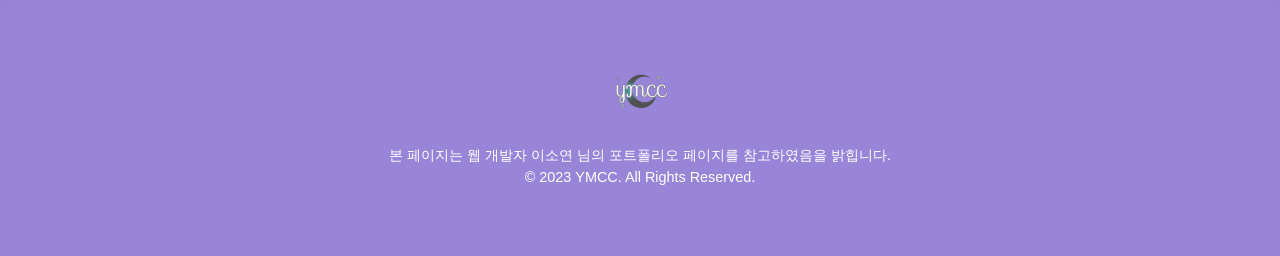
==== commit 01af17a2: "Update index.html" ====
--- a/index.html
+++ b/index.html
@@ -285,7 +285,7 @@
             <figure class="choco-img">
               <img src="./img/choco_banana.png" alt="음료수_이미지" />
             </figure>
-            <h2 class="category-title">Applicaion</h2>
+            <h2 class="category-title">Application</h2>
             <address class="contact__address">
               <a target="_blank" href="https://forms.gle/iaSZyzPAyL1vf2hn6">
                 <img
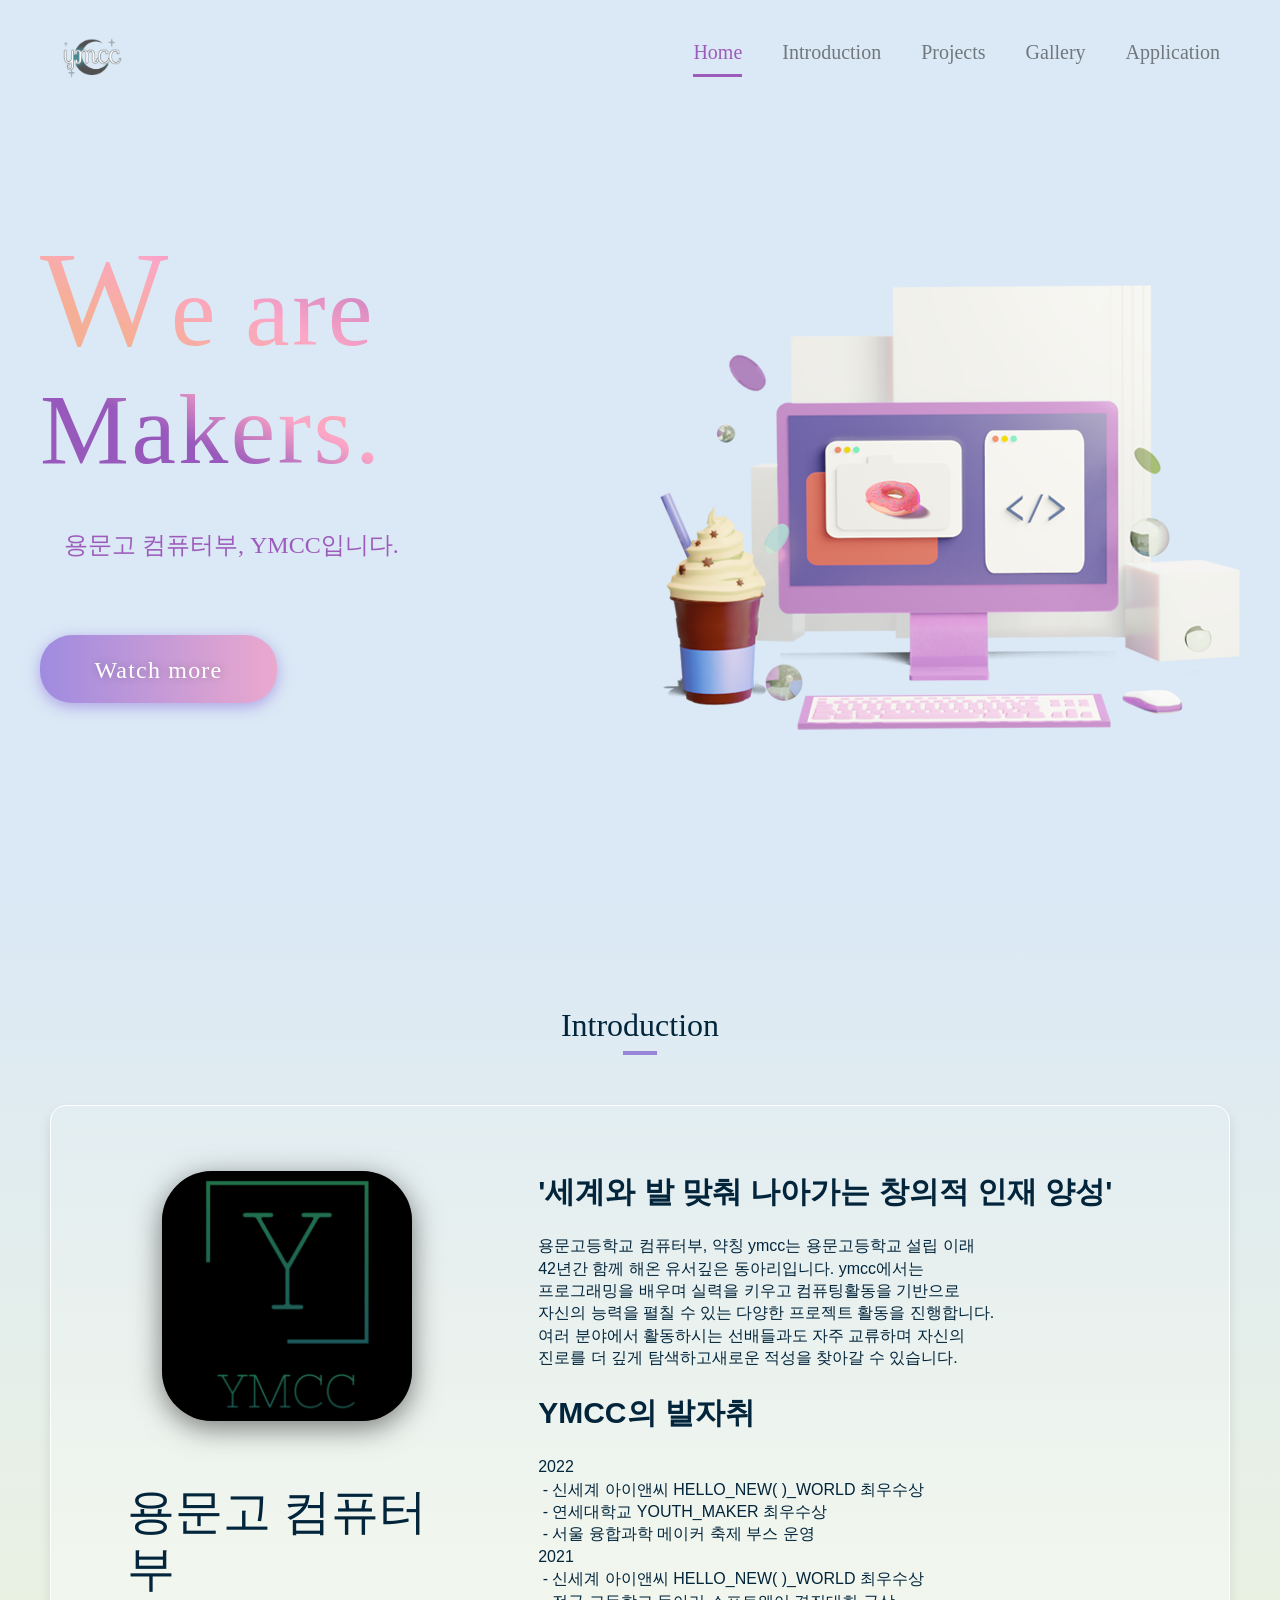
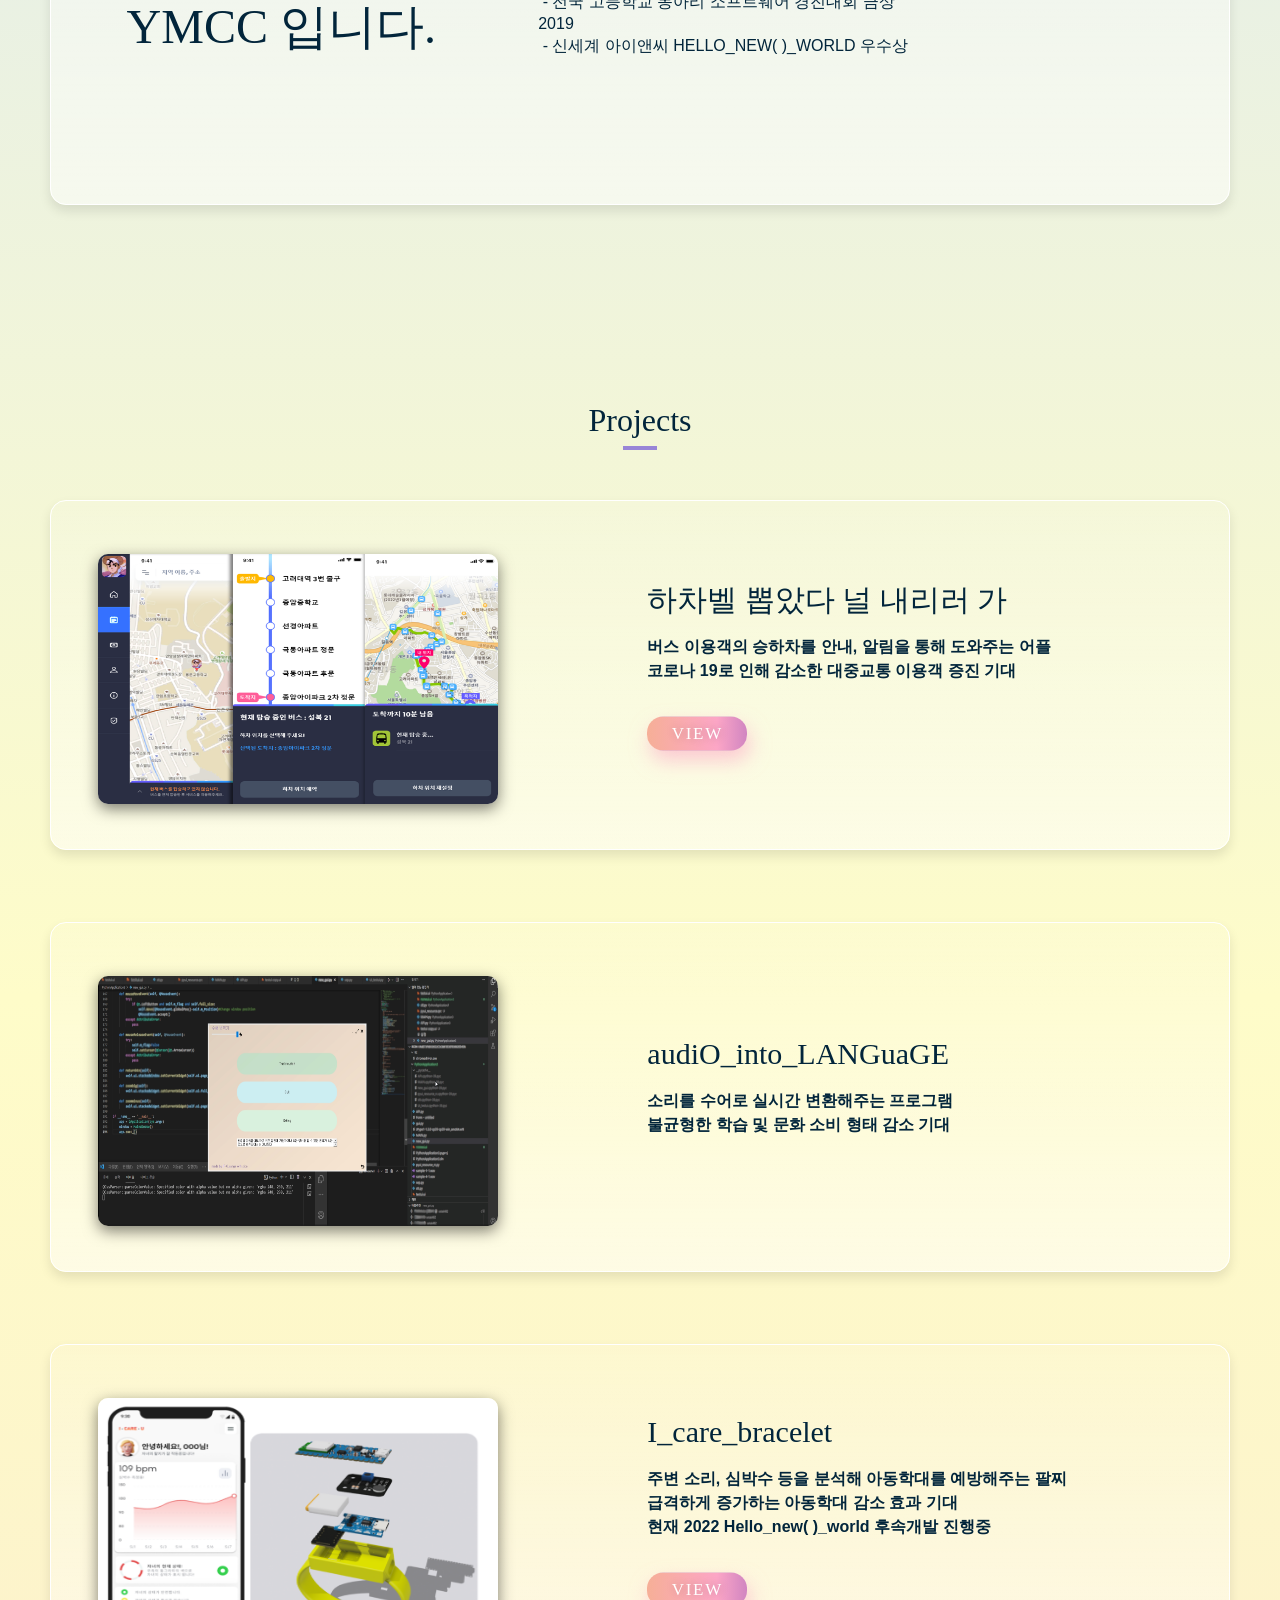
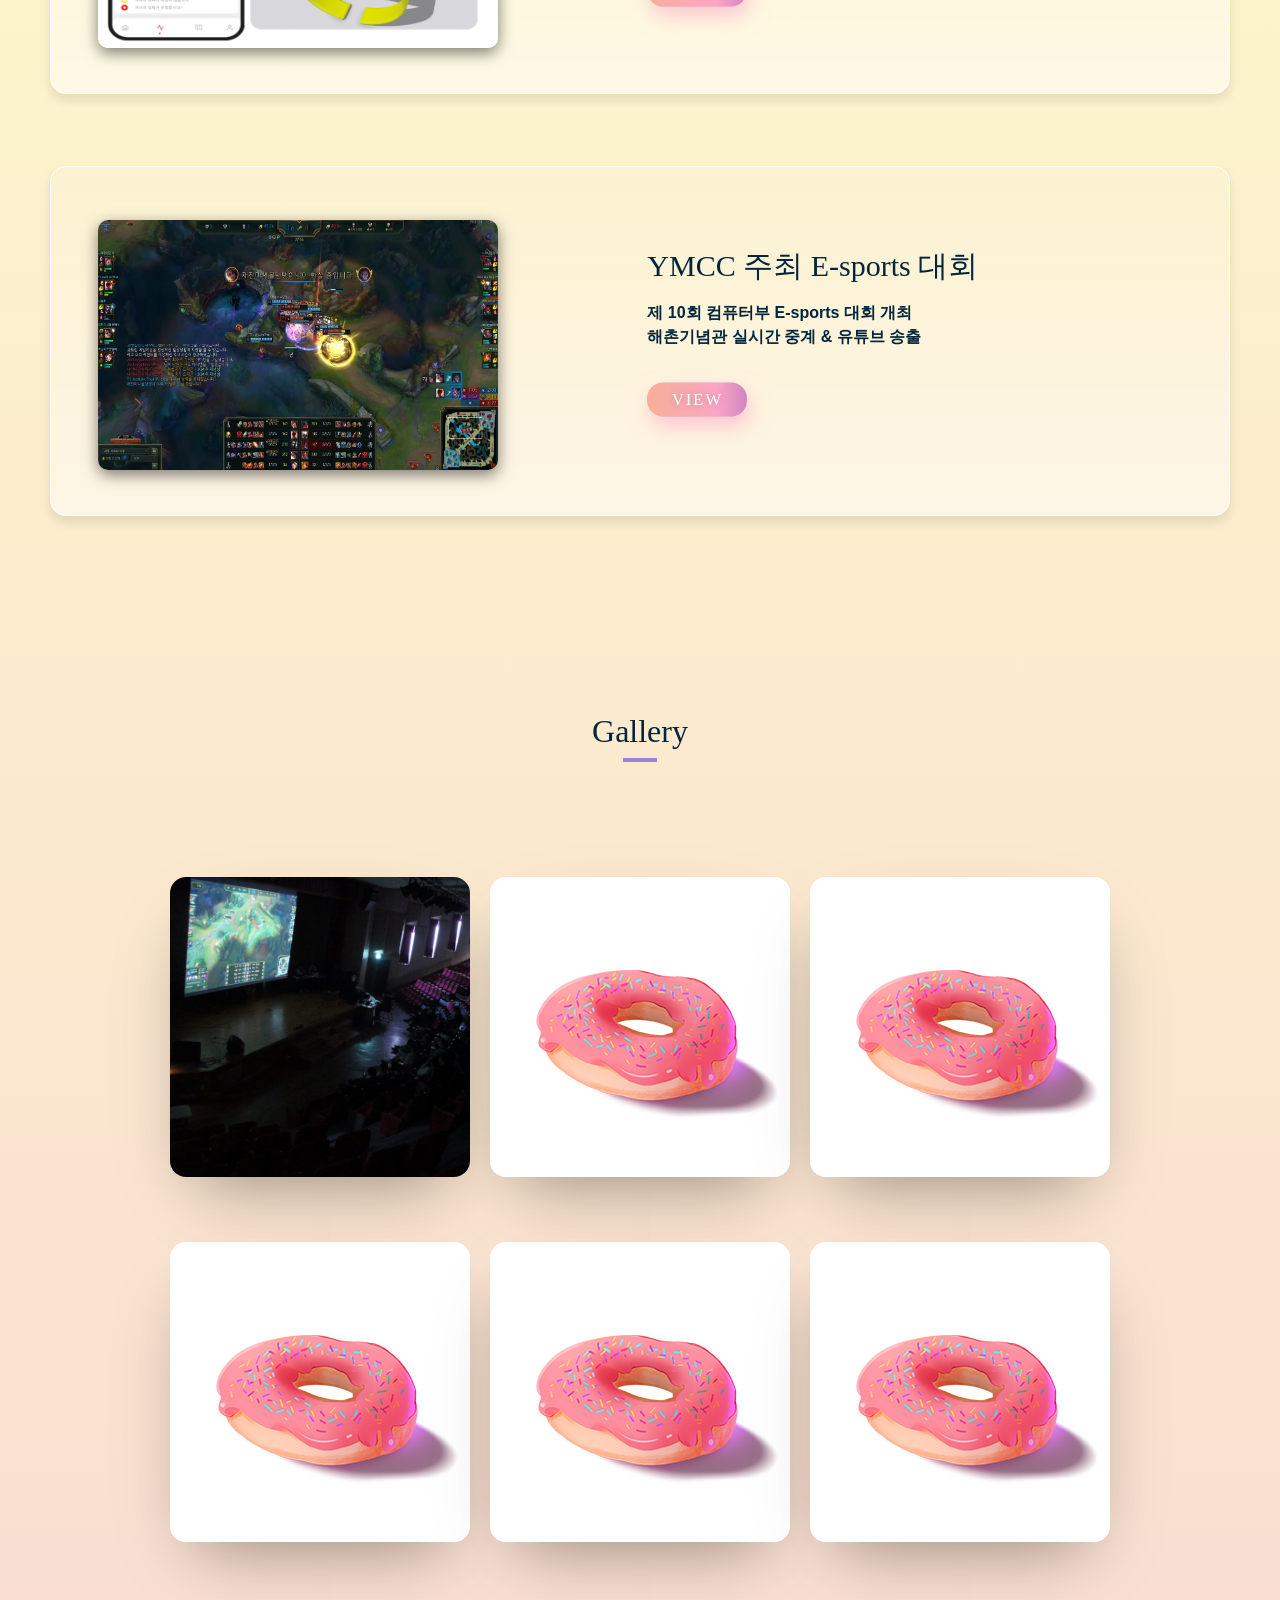
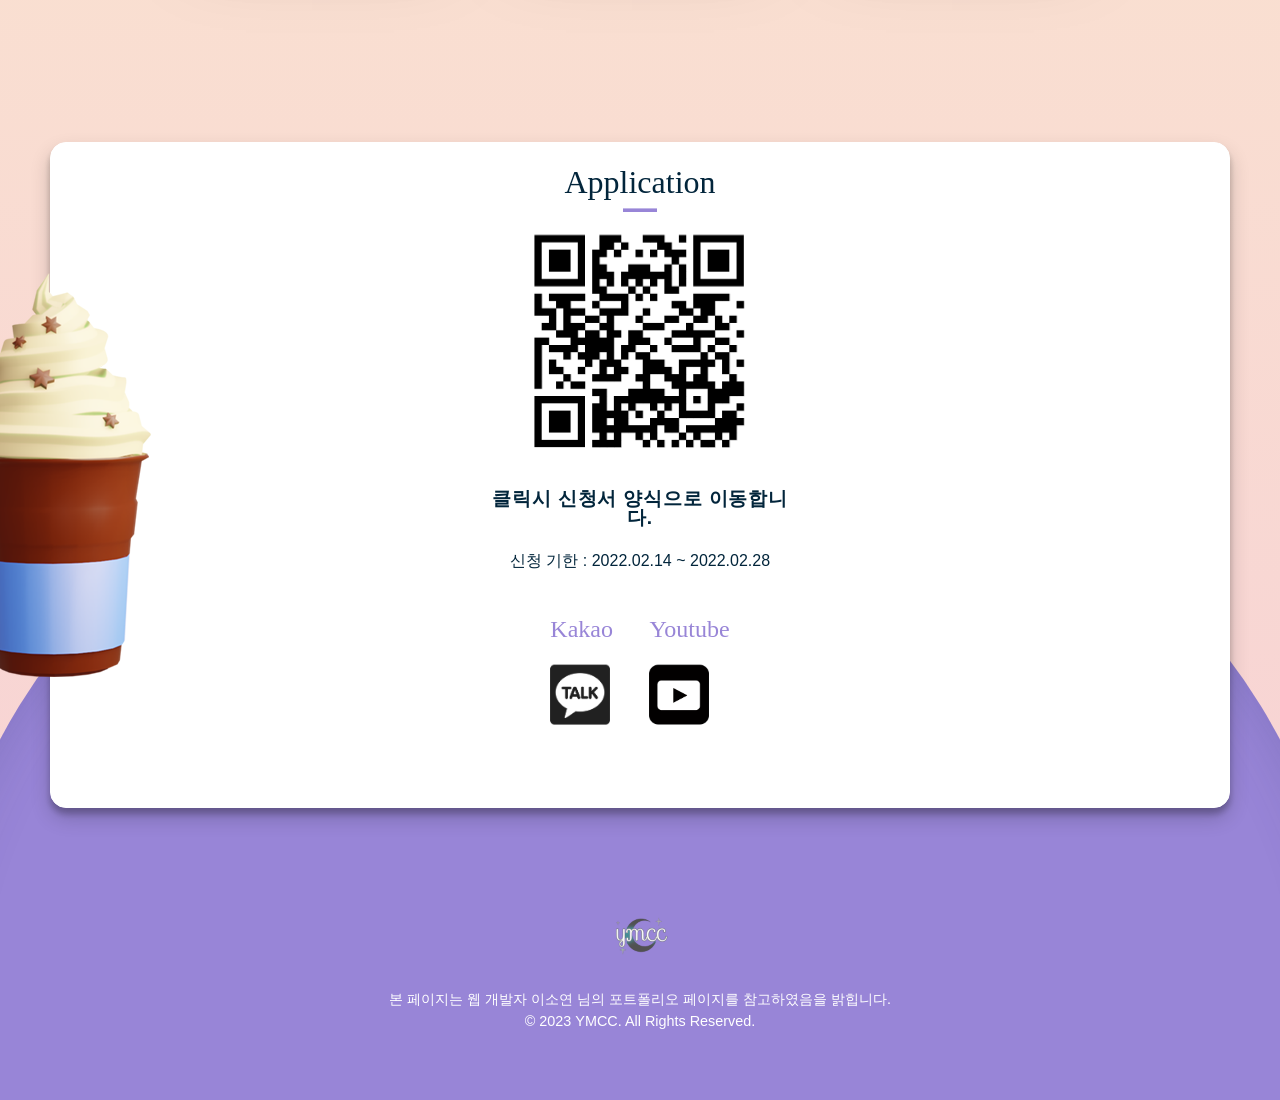
==== commit ba5cc126: "Add files via upload" ====
--- a/index.html
+++ b/index.html
@@ -117,7 +117,7 @@
             <figure class="box_work__row">
               <a
                 class="work__thumbnail"
-                href="https://google.com"
+                href="http://hellonewworld.co.kr/bbs/board.php?bo_table=31&wr_id=6"
               >
                 <div class="work__img_caption">
                   <span class="caption">
@@ -127,7 +127,7 @@
                 </div>
                 <img
                   class="work__thumbnail_img"
-                  src="./img/bocchi.gif"
+                  src="./img/bustop.png"
                   alt="프로젝트 이미지"
                 />
               </a>
@@ -135,17 +135,15 @@
             <div class="box_work__row">
               <div class="work__info">
                 <div class="work__introduction">
-                  <h3>프로젝?트</h3>
-                  <ul>
-                    <li>몰?루 ㅋㅋ</li>
-                    <li>
-                      몰?루 ㅋㅋ
-                    </li>
+                  <h3>하차벨 뽑았다 널 내리러 가</h3>
+                  <ul>
+                    <li>버스 이용객의 승하차를 안내, 알림을 통해 도와주는 어플</li>
+                    <li>코로나 19로 인해 감소한 대중교통 이용객 증진 기대</li>
                   </ul>
                 </div>
                 <button
                   class="btn_hover work__btn-view"
-                  onclick="window.open('https://google.com')"
+                  onclick="window.open('http://hellonewworld.co.kr/bbs/board.php?bo_table=31&wr_id=6')"
                 >
                   VIEW
                 </button>
@@ -154,19 +152,9 @@
           </div>
           <div class="box-component box_work">
             <figure class="box_work__row">
-              <a
-                class="work__thumbnail"
-                href="https://google.com"
-              >
-                <div class="work__img_caption">
-                  <span class="caption">
-                    더 보기
-                    <span class="material-icons"> open_in_new </span>
-                  </span>
-                </div>
                 <img
-                  class="work__thumbnail_img"
-                  src="./img/bocchi.gif"
+                  class="work__thumbnail"
+                  src="./img/orange.png"
                   alt="프로젝트 이미지"
                 />
               </a>
@@ -174,14 +162,87 @@
             <div class="box_work__row">
               <div class="work__info">
                 <div class="work__introduction">
-                  <h3>프로젝?트</h3>
-                  <ul>
-                    <li>몰?루 ㅋㅋ</li>
-                    <li>
-                      몰?루 ㅋㅋ
-                    </li>
-                  </ul>
-                </div>
+                  <h3>audiO_into_LANGuaGE</h3>
+                  <ul>
+                    <li>소리를 수어로 실시간 변환해주는 프로그램</li>
+                    <li>불균형한 학습 및 문화 소비 형태 감소 기대</li>
+                  </ul>
+                </div>
+              </div>
+            </div>
+          </div>
+          <div class="box-component box_work">
+            <figure class="box_work__row">
+              <a
+                class="work__thumbnail"
+                href="http://hellonewworld.co.kr/"
+              >
+                <div class="work__img_caption">
+                  <span class="caption">
+                    더 보기
+                    <span class="material-icons"> open_in_new </span>
+                  </span>
+                </div>
+                <img
+                  class="work__thumbnail_img"
+                  src="./img/bracelet.png"
+                  alt="프로젝트 이미지"
+                />
+              </a>
+            </figure>
+            <div class="box_work__row">
+              <div class="work__info">
+                <div class="work__introduction">
+                  <h3>I_care_bracelet</h3>
+                  <ul>
+                    <li>주변 소리, 심박수 등을 분석해 아동학대를 예방해주는 팔찌</li>
+                    <li>급격하게 증가하는 아동학대 감소 효과 기대</li>
+                    <li>현재 2022 Hello_new( )_world 후속개발 진행중</li>
+                  </ul>
+                </div>
+                <button
+                  class="btn_hover work__btn-view"
+                  onclick="window.open('http://hellonewworld.co.kr/')"
+                >
+                  VIEW
+                </button>
+              </div>
+            </div>
+          </div>
+          <div class="box-component box_work">
+            <figure class="box_work__row">
+              <a
+                class="work__thumbnail"
+                href="https://www.youtube.com/watch?v=ofLD9VaX0OE"
+              >
+                <div class="work__img_caption">
+                  <span class="caption">
+                    더 보기
+                    <span class="material-icons"> open_in_new </span>
+                  </span>
+                </div>
+                <img
+                  class="work__thumbnail_img"
+                  src="./img/lol_contest.png"
+                  alt="프로젝트 이미지"
+                />
+              </a>
+            </figure>
+            <div class="box_work__row">
+              <div class="work__info">
+                <div class="work__introduction">
+                  <h3>YMCC 주최 E-sports 대회</h3>
+                  <ul>
+                    <li>제 10회 컴퓨터부 E-sports 대회 개최</li>
+                    <li>해촌기념관 실시간 중계 & 유튜브 송출</li>
+                  </ul>
+                </div>
+                <button
+                  class="btn_hover work__btn-view"
+                  onclick="window.open('https://www.youtube.com/watch?v=ofLD9VaX0OE')"
+                >
+                  VIEW
+                </button>
               </div>
             </div>
           </div>
@@ -193,15 +254,14 @@
             <ul class="box_gallery_row">
               <li class="gallery__thumbnail">
                 <div class="gallery__thumbnail_content">
-                  <h3>Donut</h3>
-                  <ul>
-                    <li>도나츠</li>
-                    <li>개맛잇겟당</li>
-                  </ul>
-                </div>
-                <!-- gallery__thumbnail_content -->
-                <a target="_blank" href="./img/gallery_03.png">
-                  <img src="./img/gallery_thumb_03.png" alt="갤러리_썸네일" />
+                  <h3>이스포츠 대회</h3>
+                  <ul>
+                    <li>해촌기념관 실시간 송출</li>
+                  </ul>
+                </div>
+                <!-- gallery__thumbnail_content -->
+                <a target="_blank" href="./img/lol.png">
+                  <img src="./img/lol_thumb.png" alt="갤러리_썸네일" />
                 </a>
               </li>
               <li class="gallery__thumbnail">
@@ -295,6 +355,7 @@
                 />
               </a>
               <span class="email">클릭시 신청서 양식으로 이동합니다.</span>
+              <li>신청 기한 : 2022.02.14 ~ 2022.02.28</li>
               <ul class="sns__container">
                 <li class="sns__column">
                   <span class="address__subtitle">Kakao</span>
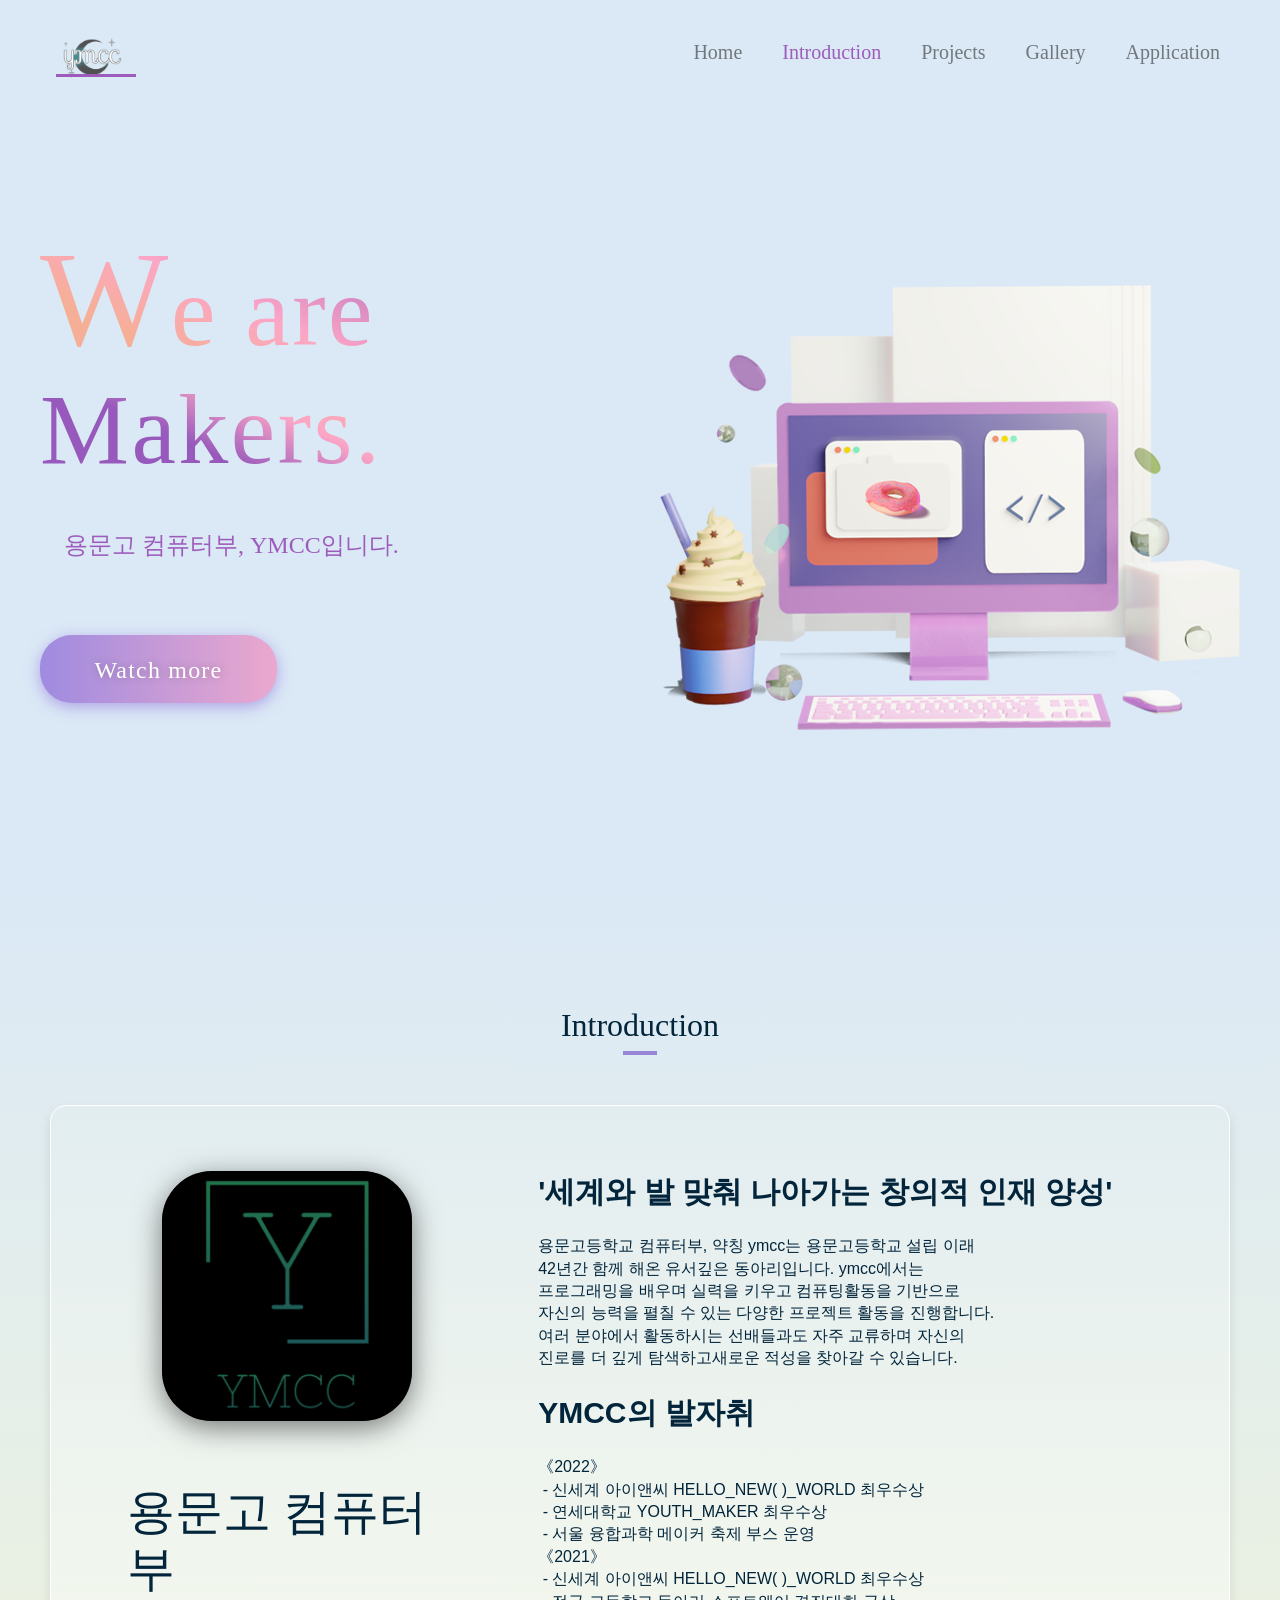
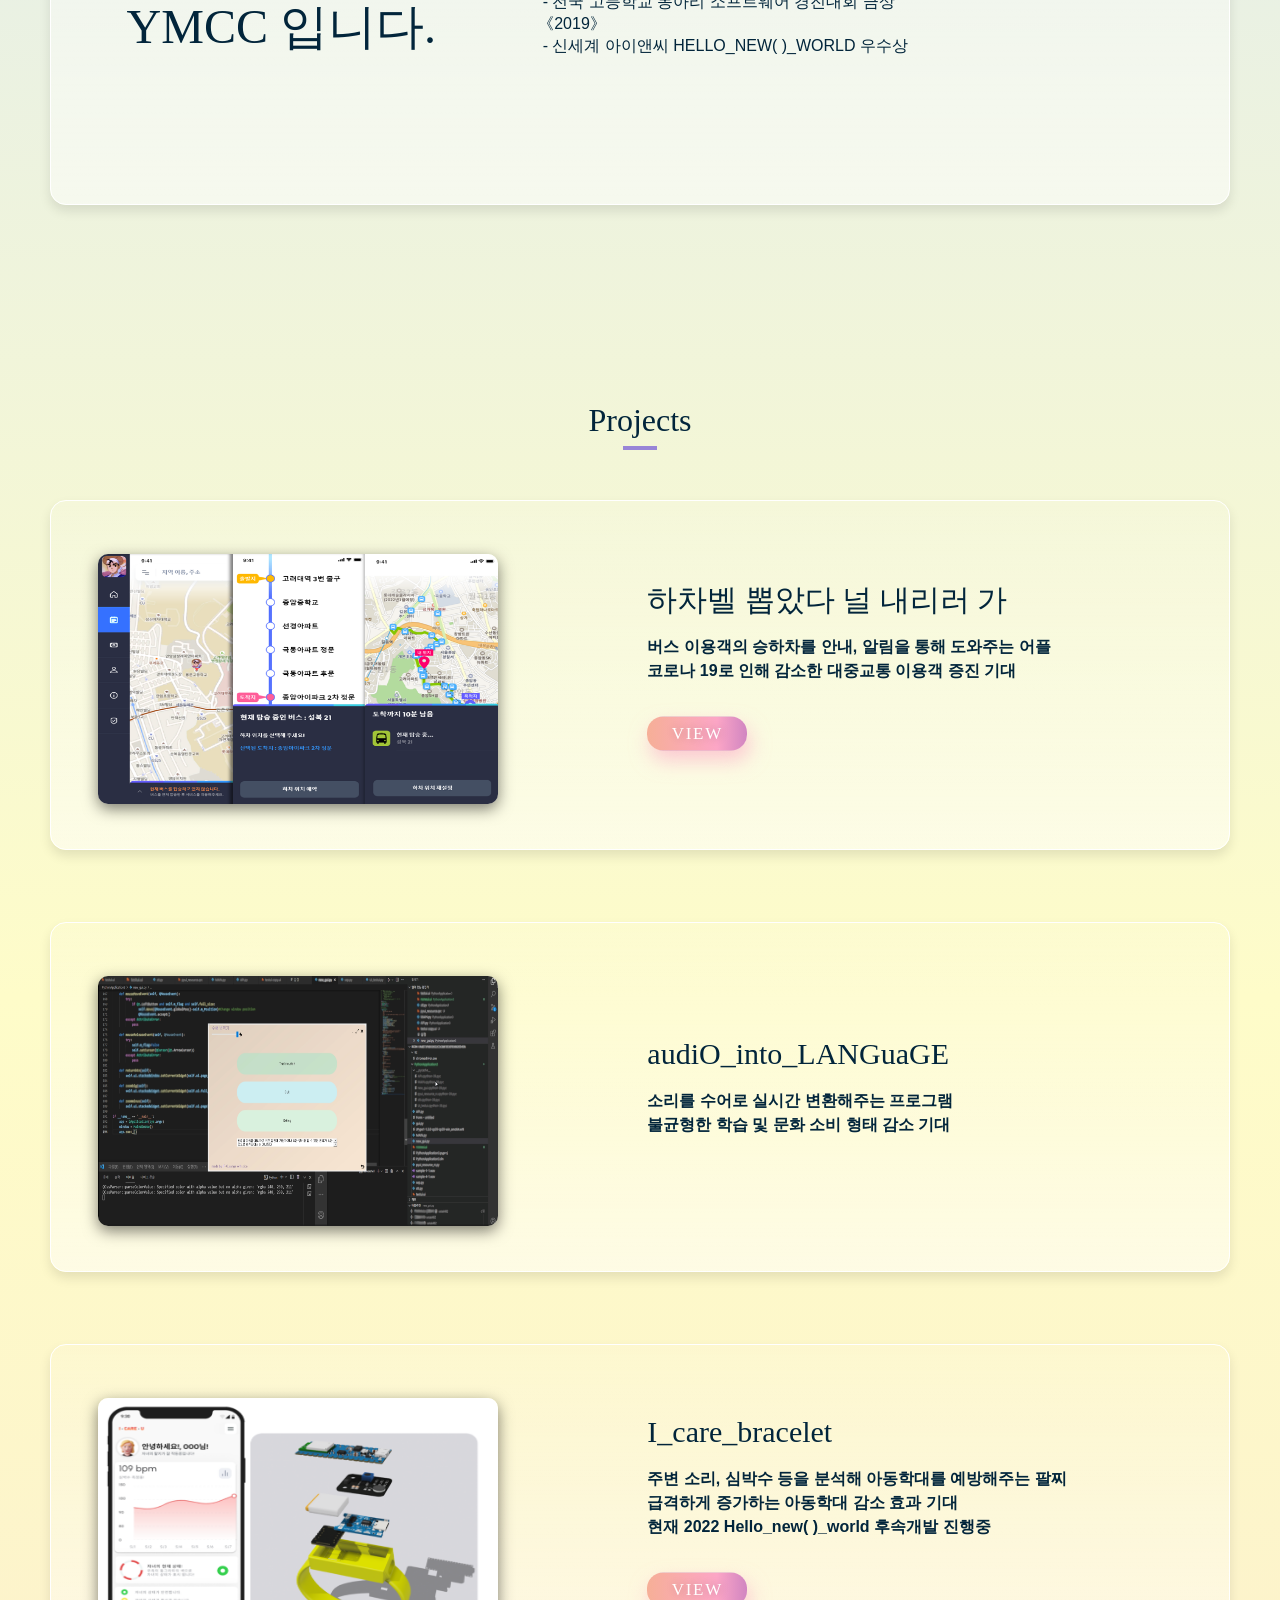
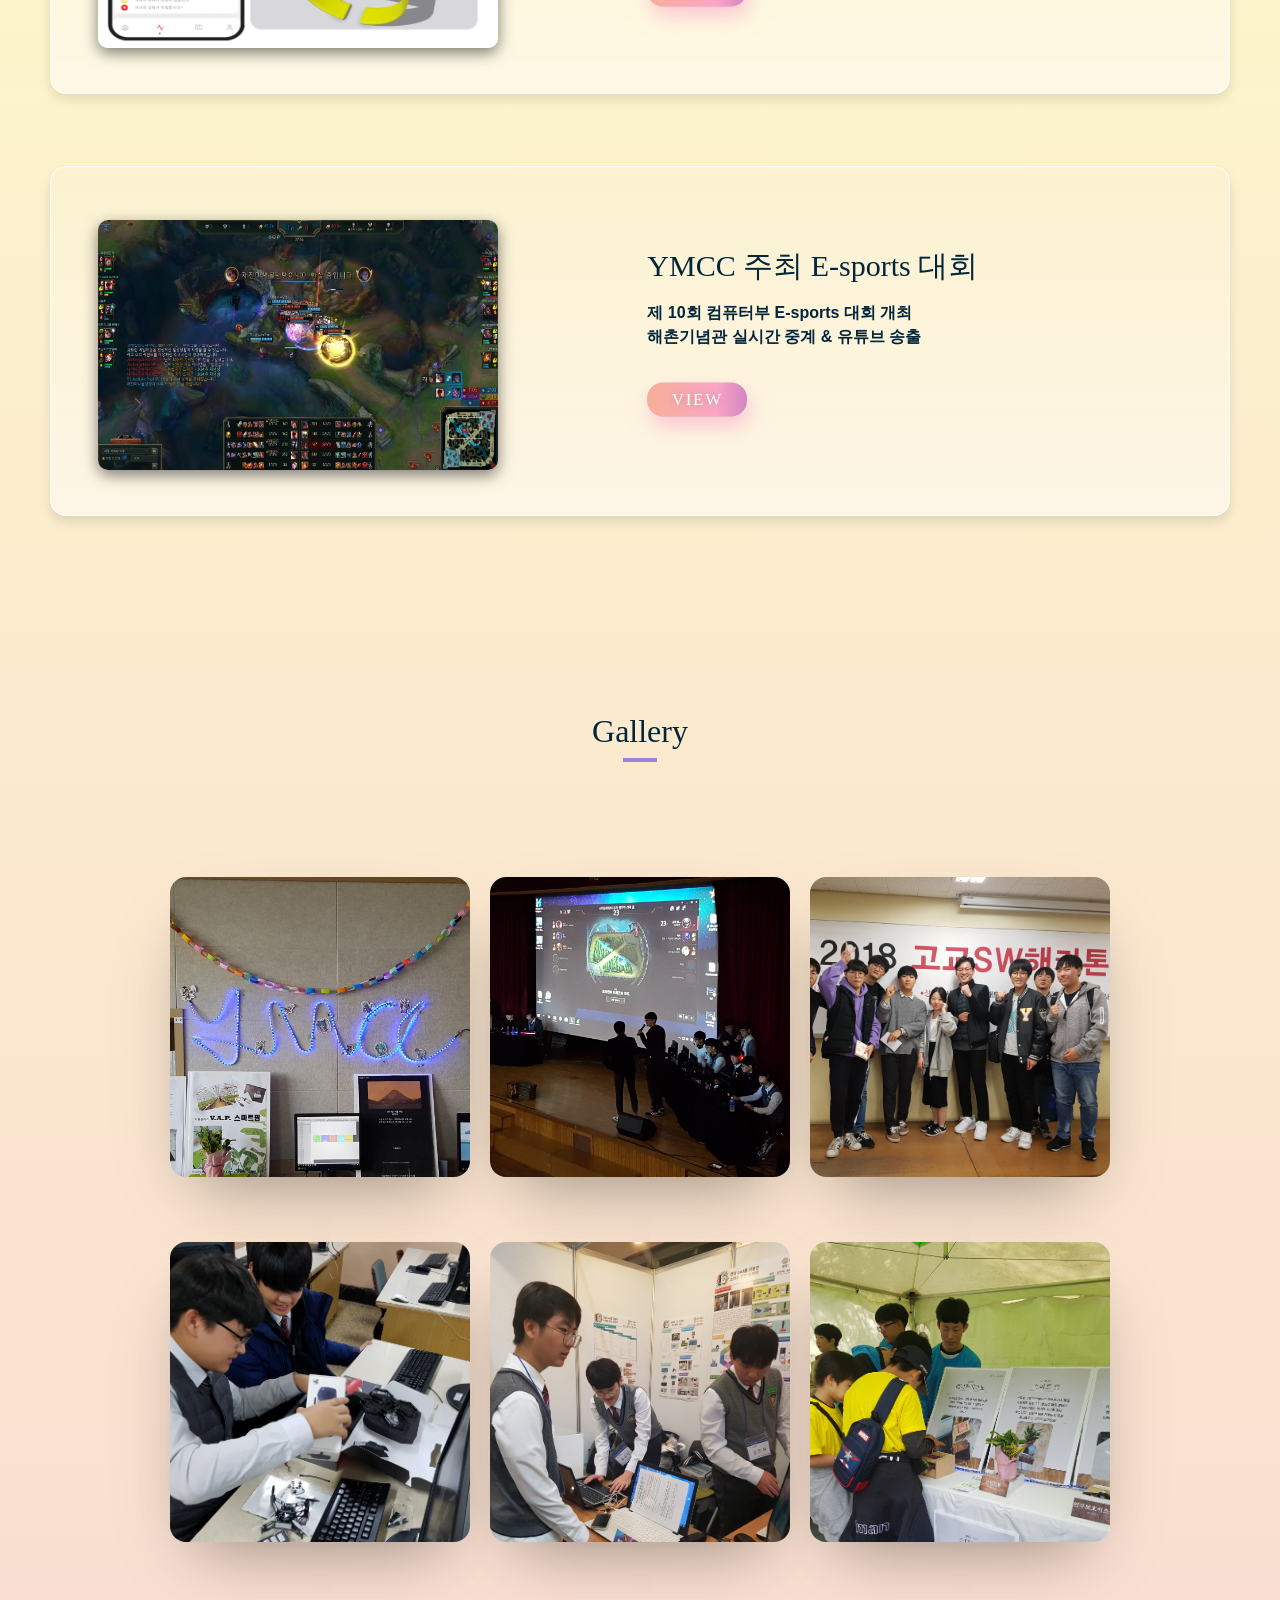
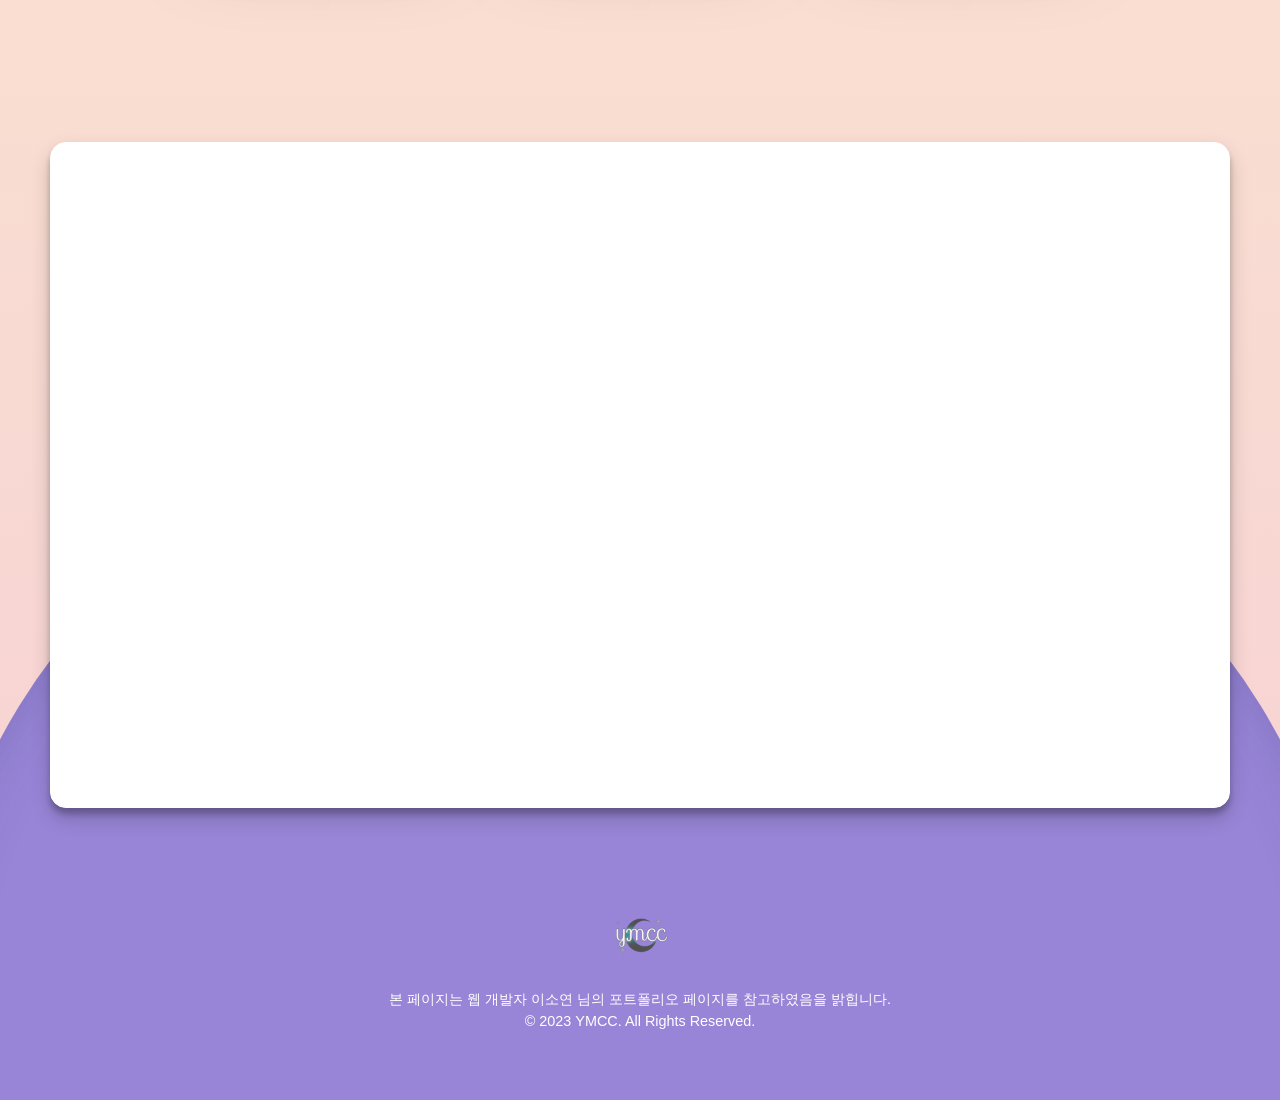
==== commit 1e5b310b: "Add files via upload" ====
--- a/index.html
+++ b/index.html
@@ -97,14 +97,14 @@
                 진로를 더 깊게 탐색하고새로운 적성을 찾아갈 수 있습니다.<br />
                 <br />
                 <span>YMCC의 발자취</span><br />
-                2022<br />
+                《2022》<br />
                 &nbsp;- 신세계 아이앤씨 HELLO_NEW( )_WORLD 최우수상<br />
                 &nbsp;- 연세대학교 YOUTH_MAKER 최우수상<br />
                 &nbsp;- 서울 융합과학 메이커 축제 부스 운영<br />
-                2021<br />
+                《2021》<br />
                 &nbsp;- 신세계 아이앤씨 HELLO_NEW( )_WORLD 최우수상<br />
                 &nbsp;- 전국 고등학교 동아리 소프트웨어 경진대회 금상<br />
-                2019<br />
+                《2019》<br />
                 &nbsp;- 신세계 아이앤씨 HELLO_NEW( )_WORLD 우수상<br />
               </div>
           </div>
@@ -254,79 +254,78 @@
             <ul class="box_gallery_row">
               <li class="gallery__thumbnail">
                 <div class="gallery__thumbnail_content">
+                  <h3>YMCC</h3>
+                  <ul>
+                    <li>#어울림 한마당</li>
+                    <li>#컴퓨터부</li>
+                  </ul>
+                </div>
+                <!-- gallery__thumbnail_content -->
+                <a target="_blank" href="./img/ymcc_img.jpg">
+                  <img src="./img/ymcc_thumb.jpg" alt="갤러리_썸네일" />
+                </a>
+              </li>
+              <li class="gallery__thumbnail">
+                <div class="gallery__thumbnail_content">
                   <h3>이스포츠 대회</h3>
                   <ul>
-                    <li>해촌기념관 실시간 송출</li>
-                  </ul>
-                </div>
-                <!-- gallery__thumbnail_content -->
-                <a target="_blank" href="./img/lol.png">
-                  <img src="./img/lol_thumb.png" alt="갤러리_썸네일" />
+                    <li>#해촌 기념관</li>
+                    <li>#실시간</li>
+                  </ul>
+                </div>
+                <!-- gallery__thumbnail_content -->
+                <a target="_blank" href="./img/lolcontest.jpg">
+                  <img src="./img/lolcontest_thumb.jpg" alt="갤러리_썸네일" />
                 </a>
               </li>
               <li class="gallery__thumbnail">
                 <div class="gallery__thumbnail_content">
-                  <h3>Donut</h3>
-                  <ul>
-                    <li>도나츠</li>
-                    <li>개맛잇겟당</li>
-                  </ul>
-                </div>
-                <!-- gallery__thumbnail_content -->
-                <a target="_blank" href="./img/gallery_03.png">
-                  <img src="./img/gallery_thumb_03.png" alt="갤러리_썸네일" />
+                  <h3>고교 SW 해커톤 </h3>
+                  <ul>
+                    <li>#해커톤</li>
+                  </ul>
+                </div>
+                <!-- gallery__thumbnail_content -->
+                <a target="_blank" href="./img/hackerton.jpg">
+                  <img src="./img/hackerton_thumb.jpg" alt="갤러리_썸네일" />
                 </a>
               </li>
               <li class="gallery__thumbnail">
                 <div class="gallery__thumbnail_content">
-                  <h3>Donut</h3>
-                  <ul>
-                    <li>도나츠</li>
-                    <li>개맛잇겟당</li>
-                  </ul>
-                </div>
-                <!-- gallery__thumbnail_content -->
-                <a target="_blank" href="./img/gallery_03.png">
-                  <img src="./img/gallery_thumb_03.png" alt="갤러리_썸네일" />
+                  <h3>드론 수업</h3>
+                  <ul>
+                    <li>#드론</li>
+                  </ul>
+                </div>
+                <!-- gallery__thumbnail_content -->
+                <a target="_blank" href="./img/drone.jpg">
+                  <img src="./img/drone_thumb.jpg" alt="갤러리_썸네일" />
                 </a>
               </li>
               <li class="gallery__thumbnail">
                 <div class="gallery__thumbnail_content">
-                  <h3>Donut</h3>
-                  <ul>
-                    <li>도나츠</li>
-                    <li>개맛잇겟당</li>
-                  </ul>
-                </div>
-                <!-- gallery__thumbnail_content -->
-                <a target="_blank" href="./img/gallery_03.png">
-                  <img src="./img/gallery_thumb_03.png" alt="갤러리_썸네일" />
+                  <h3>전국 SW경진대회</h3>
+                  <ul>
+                    <li>#카이스트</li>
+                    <li>#IF_악동코드</li>
+                  </ul>
+                </div>
+                <!-- gallery__thumbnail_content -->
+                <a target="_blank" href="./img/booth.jpg">
+                  <img src="./img/booth_thumb.jpg" alt="갤러리_썸네일" />
                 </a>
               </li>
               <li class="gallery__thumbnail">
                 <div class="gallery__thumbnail_content">
-                  <h3>Donut</h3>
-                  <ul>
-                    <li>도나츠</li>
-                    <li>개맛잇겟당</li>
-                  </ul>
-                </div>
-                <!-- gallery__thumbnail_content -->
-                <a target="_blank" href="./img/gallery_03.png">
-                  <img src="./img/gallery_thumb_03.png" alt="갤러리_썸네일" />
-                </a>
-              </li>
-              <li class="gallery__thumbnail">
-                <div class="gallery__thumbnail_content">
-                  <h3>Donut</h3>
-                  <ul>
-                    <li>도나츠</li>
-                    <li>개맛잇겟당</li>
-                  </ul>
-                </div>
-                <!-- gallery__thumbnail_content -->
-                <a target="_blank" href="./img/gallery_03.png">
-                  <img src="./img/gallery_thumb_03.png" alt="갤러리_썸네일" />
+                  <h3>축제 부스 운영</h3>
+                  <ul>
+                    <li>#서울 메이커 괴짜축제</li>
+                    <li>#떨림 # 두근두근</li>
+                  </ul>
+                </div>
+                <!-- gallery__thumbnail_content -->
+                <a target="_blank" href="./img/fs_booth.jpg">
+                  <img src="./img/fs_booth_thumb.jpg" alt="갤러리_썸네일" />
                 </a>
               </li>            
             </ul>
